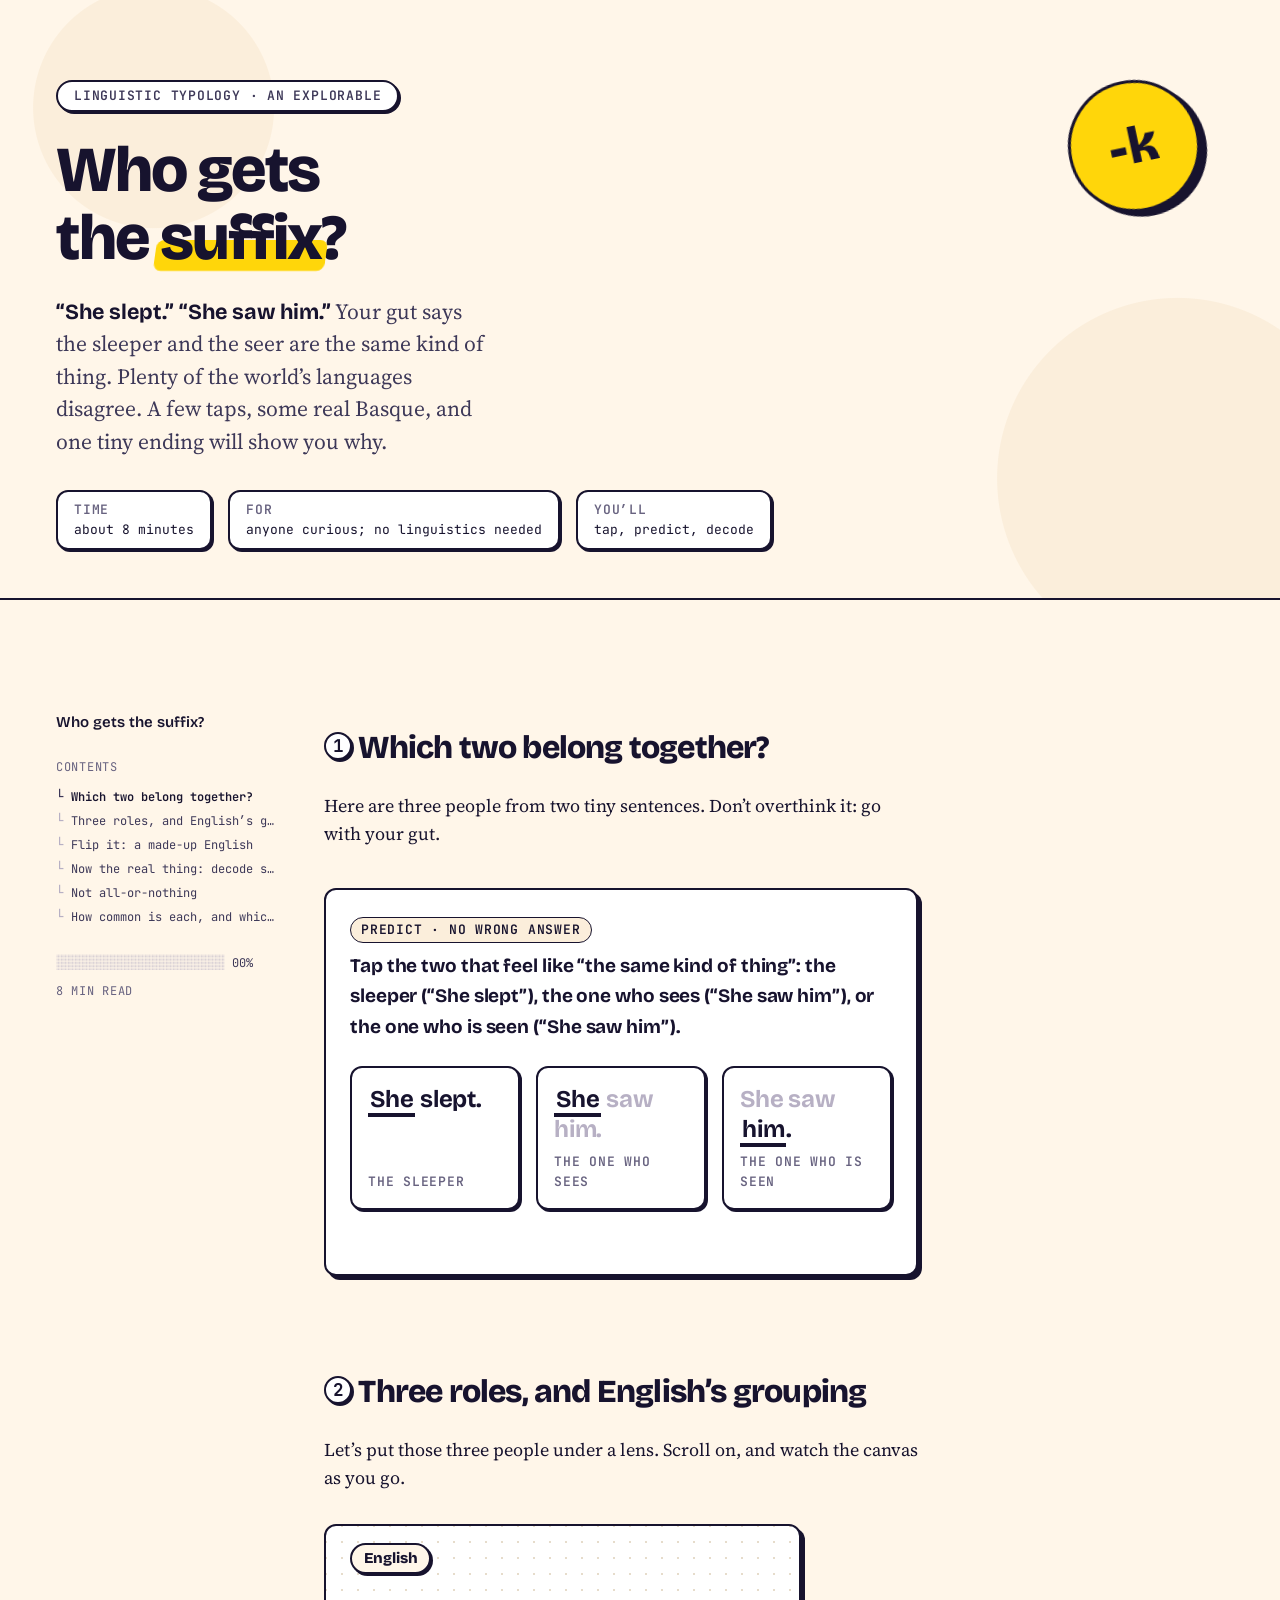
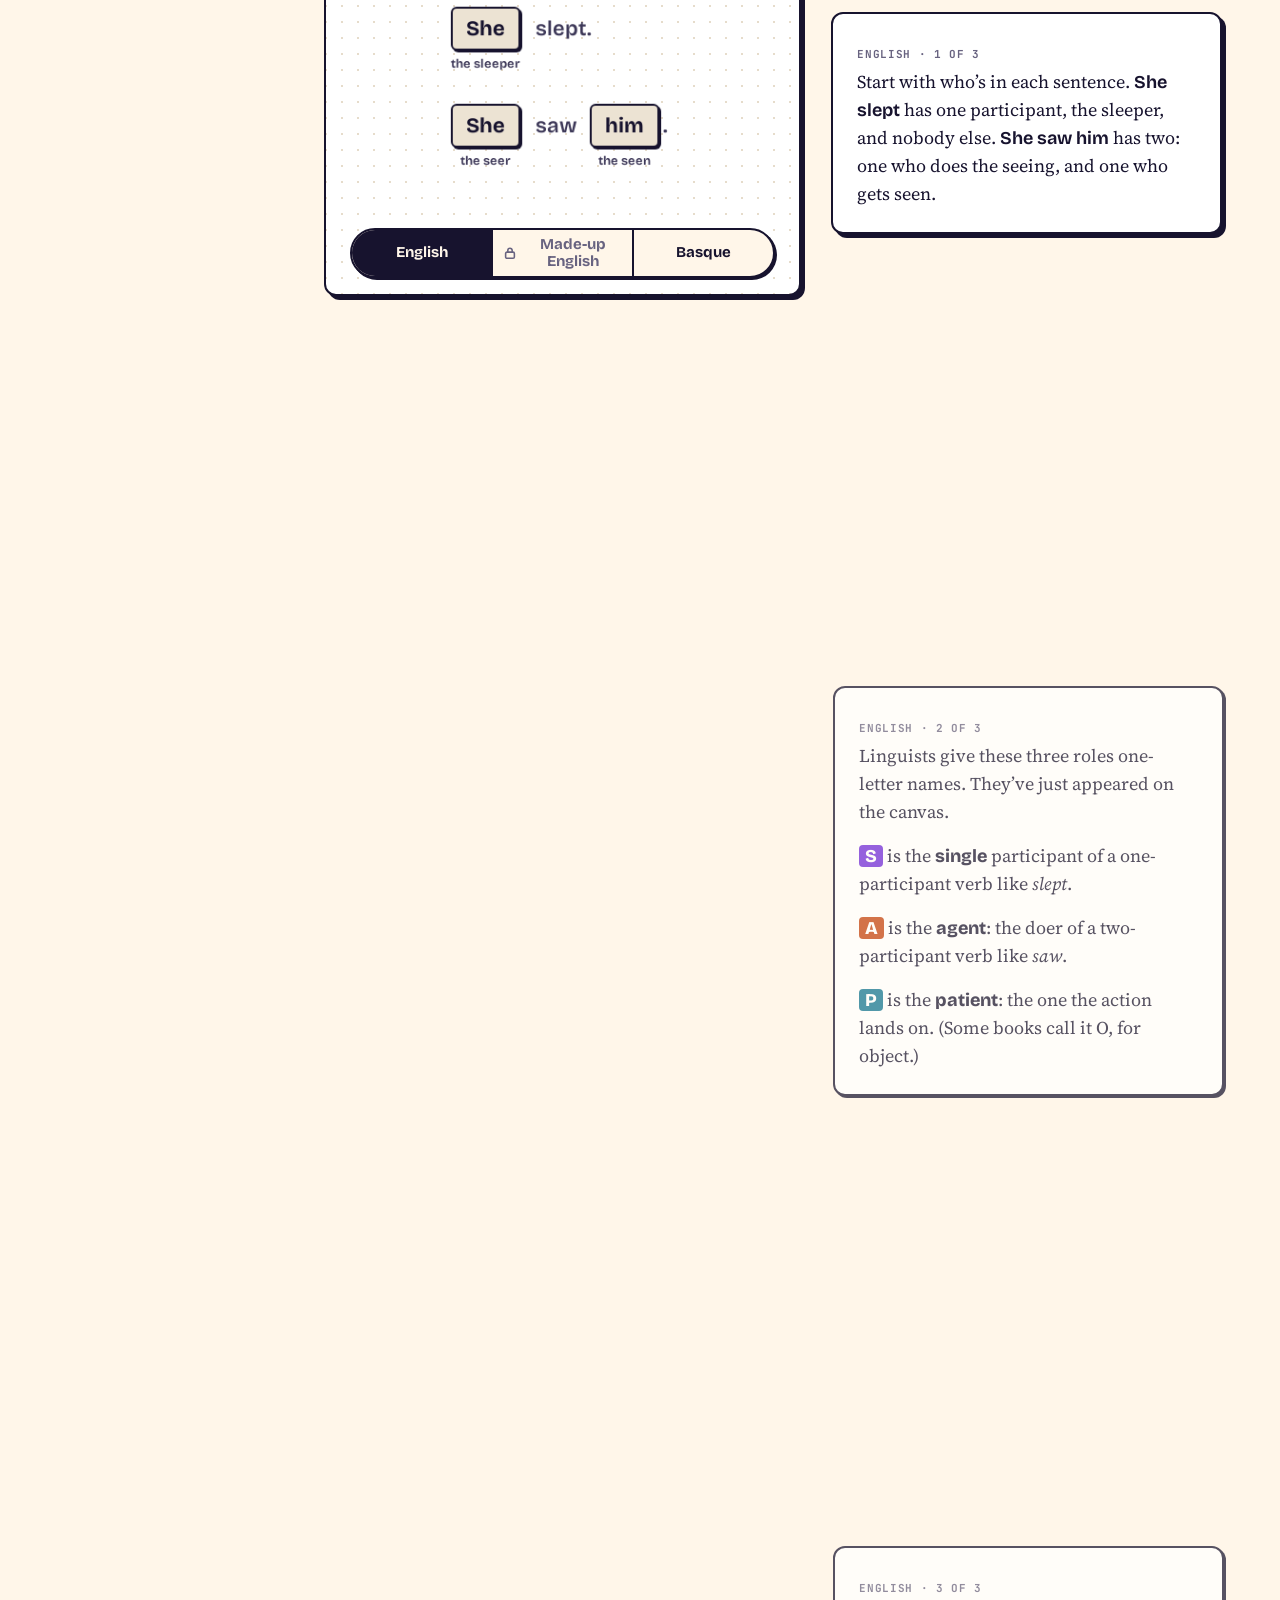
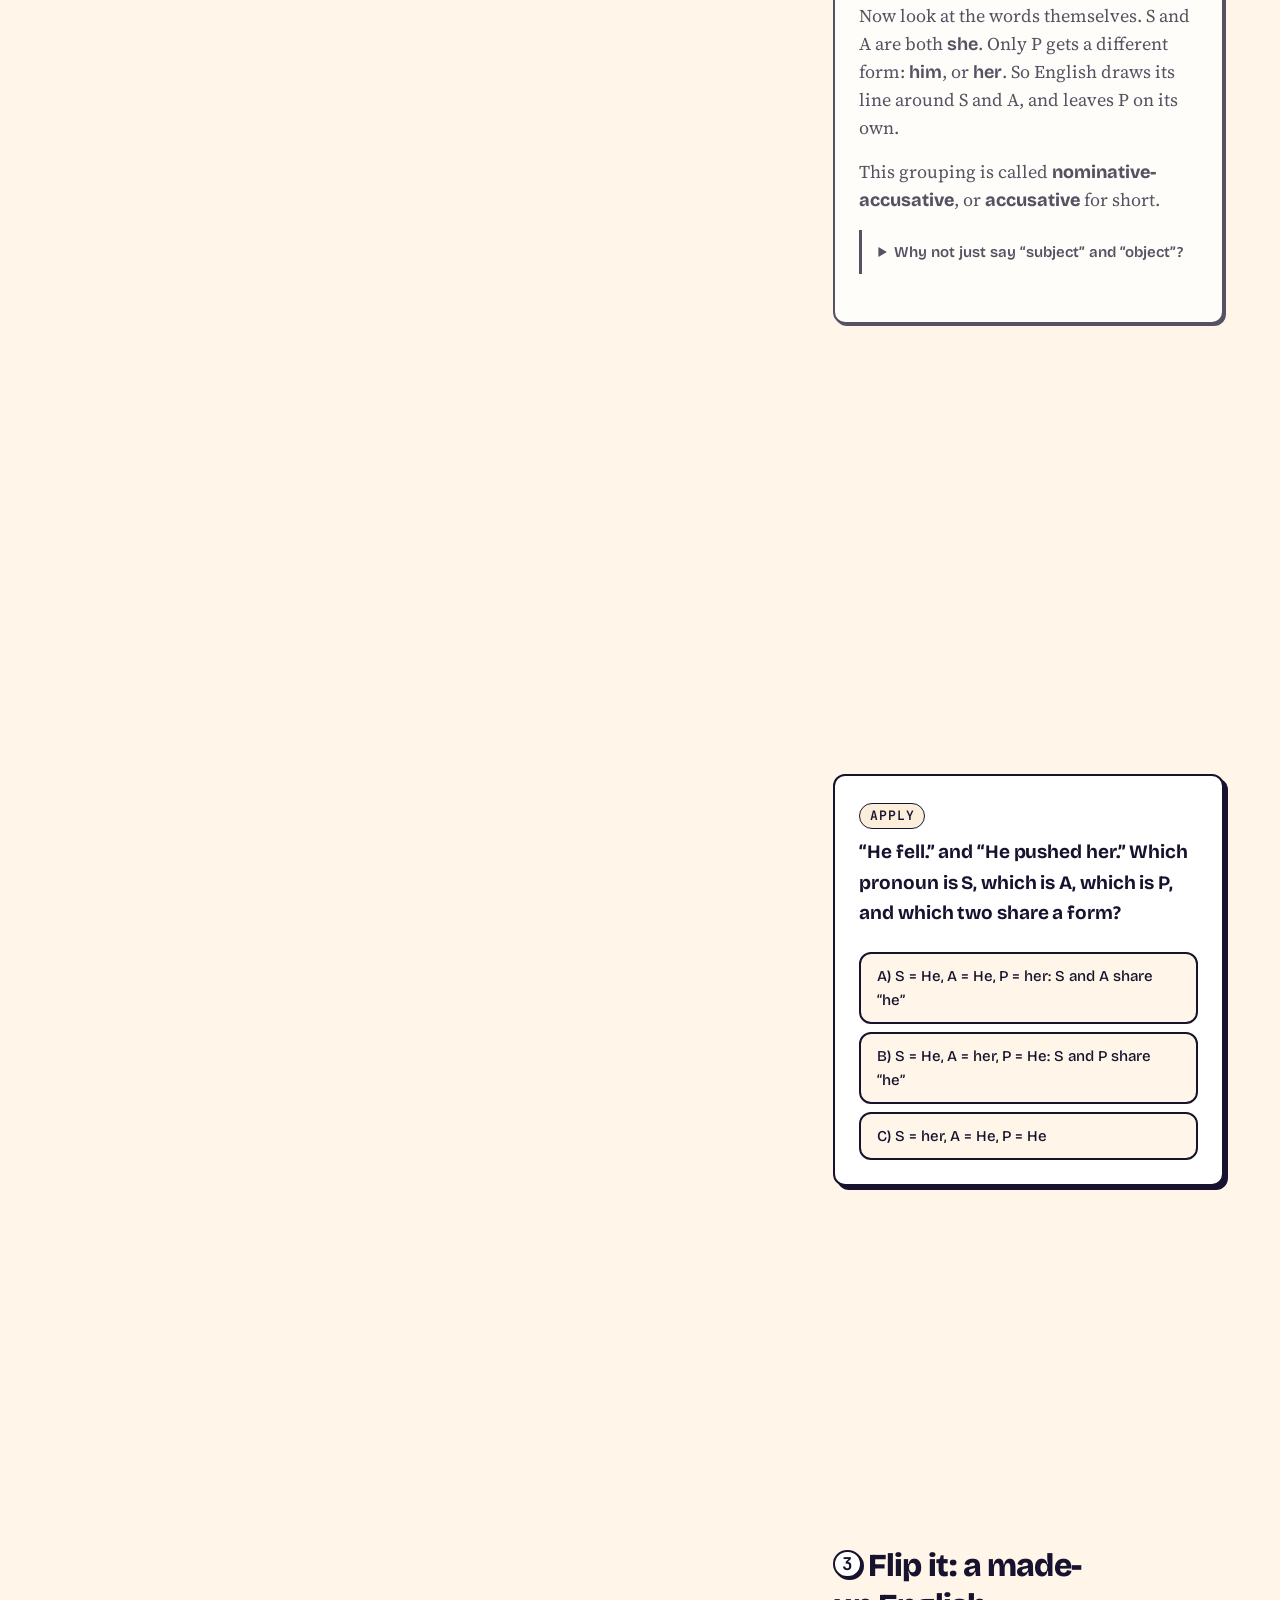
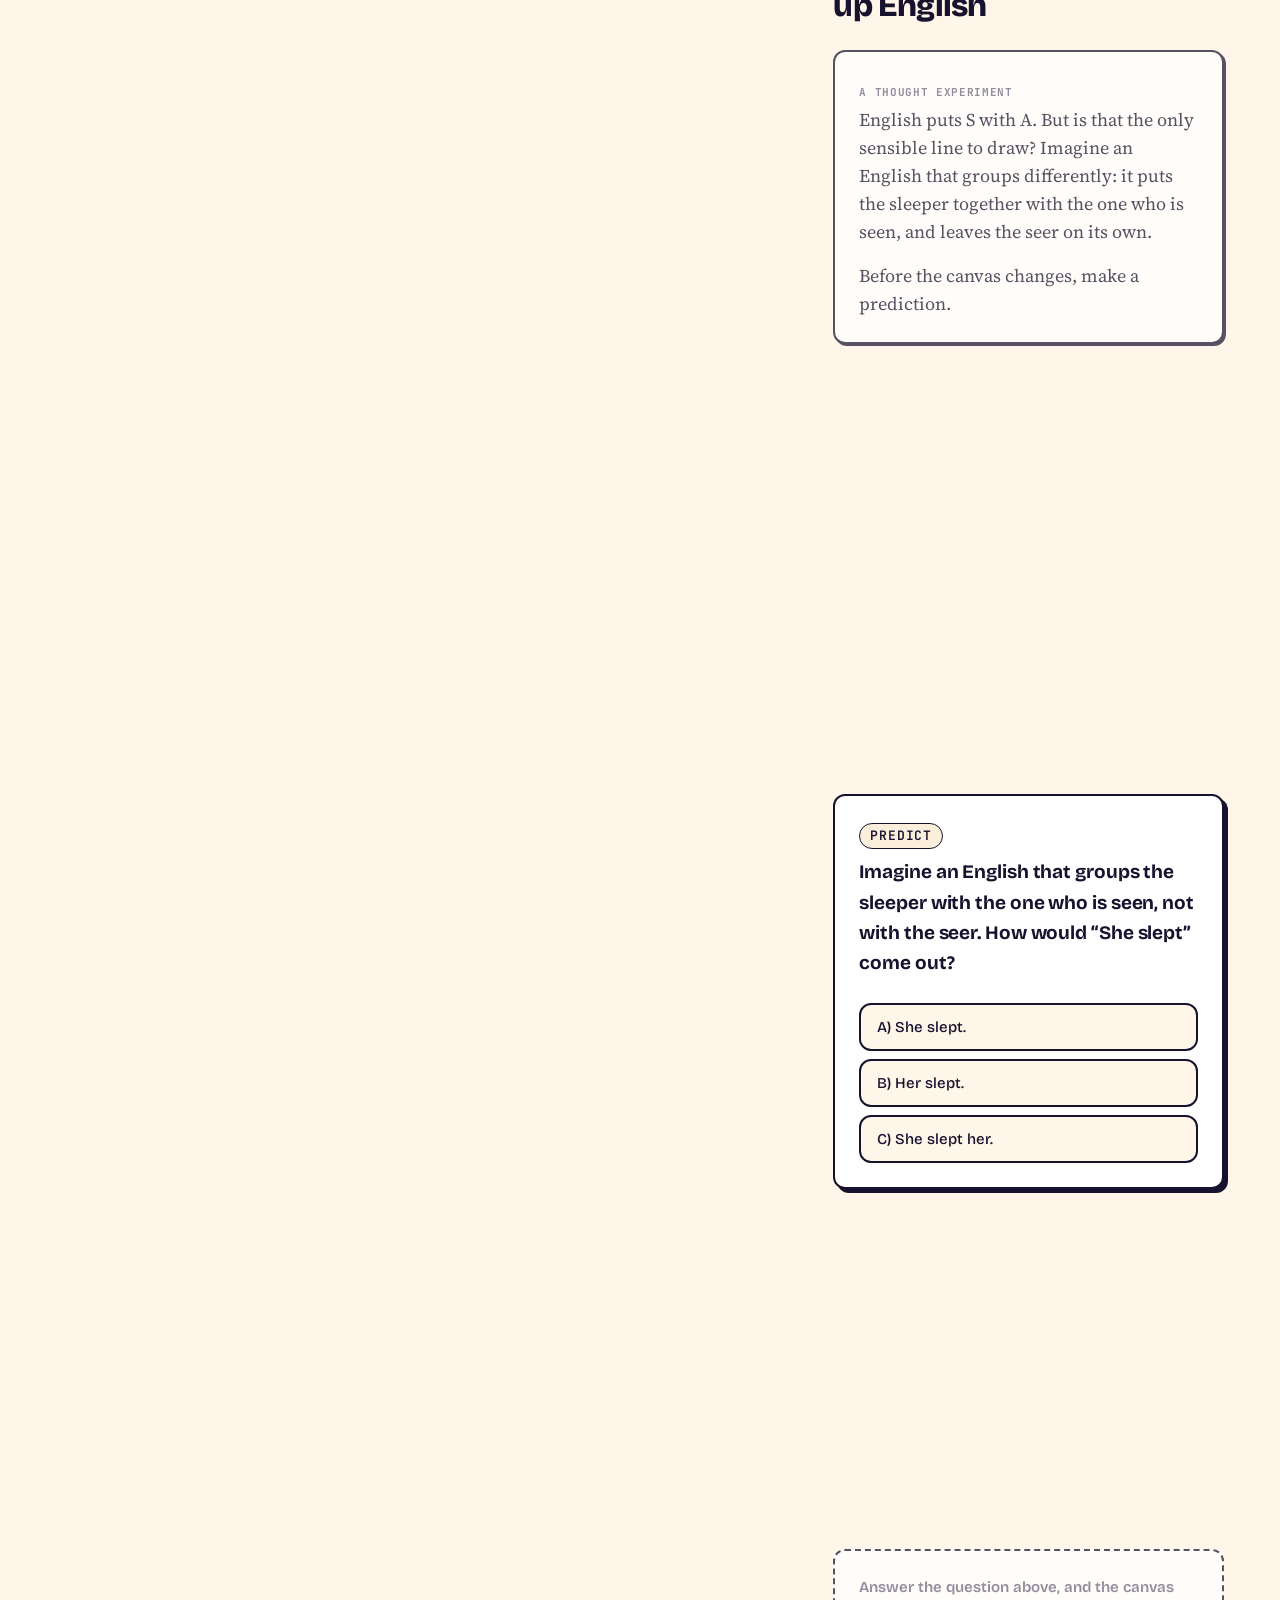
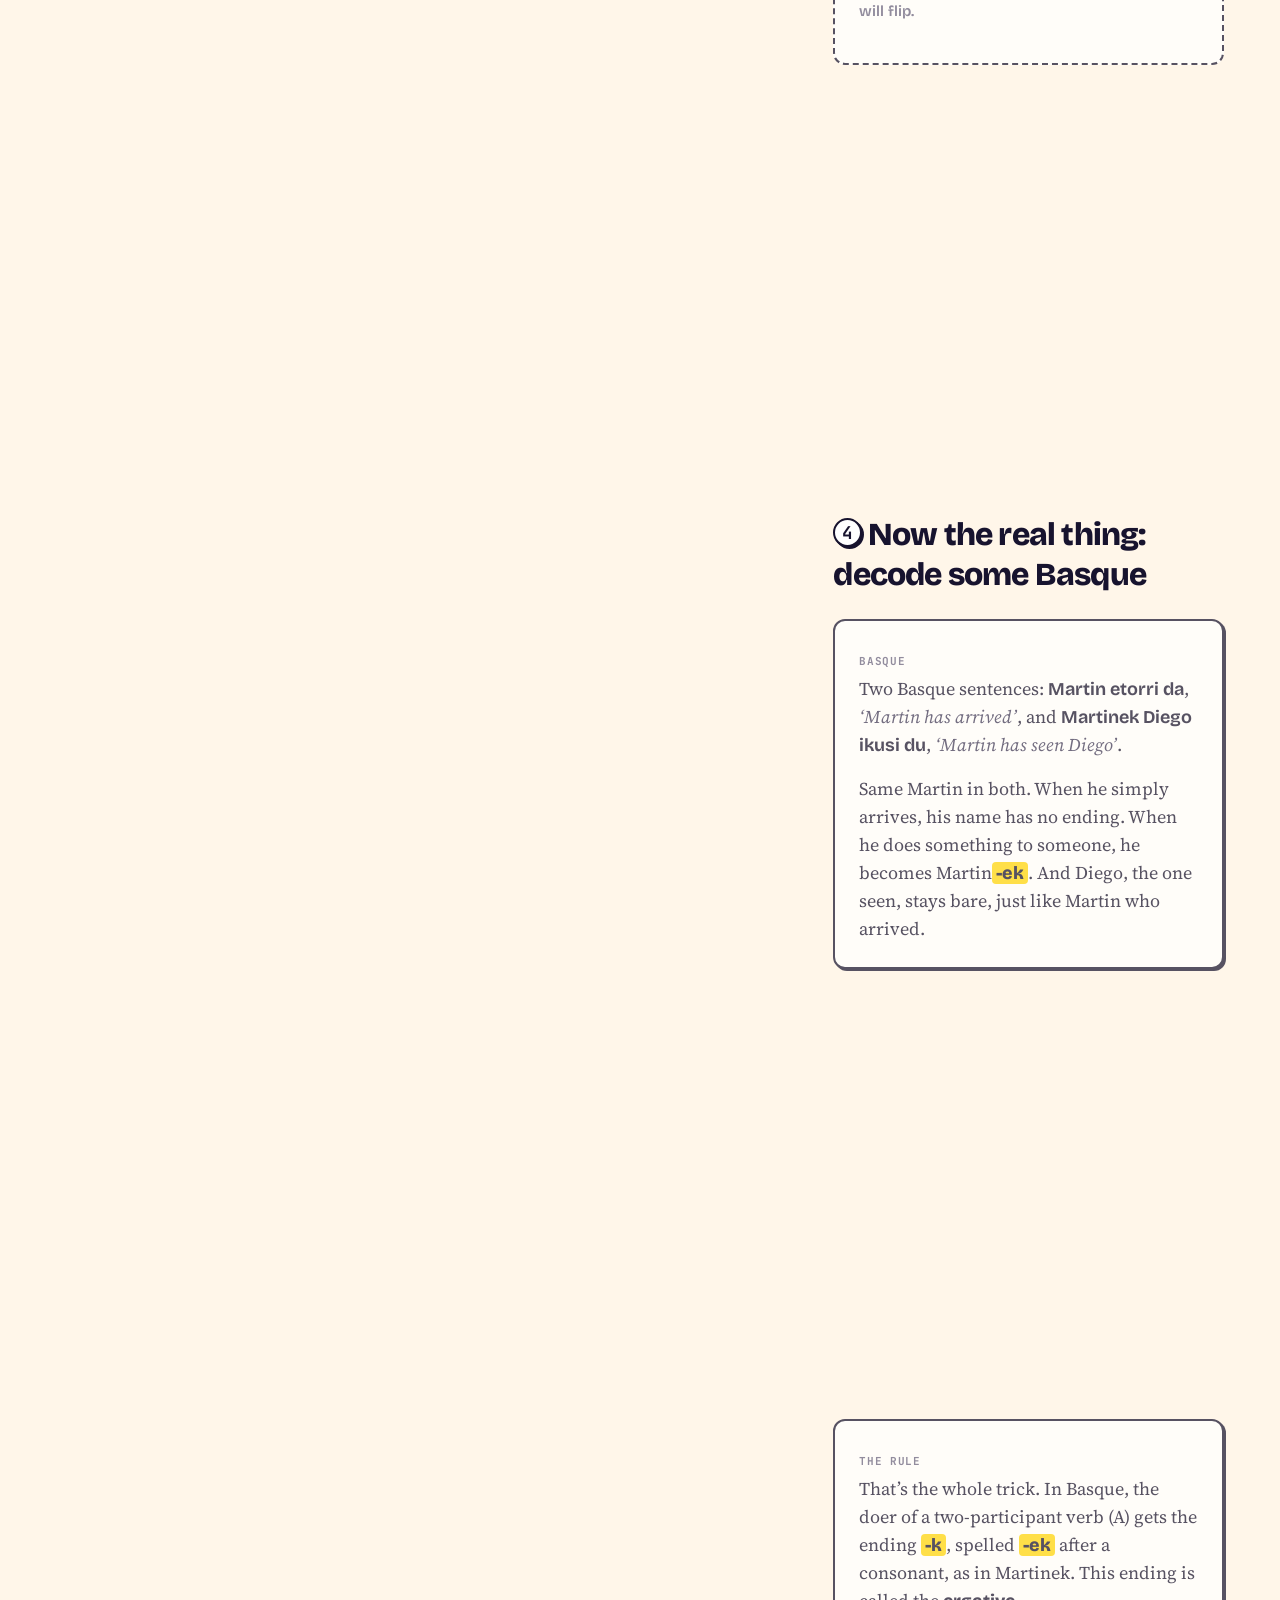
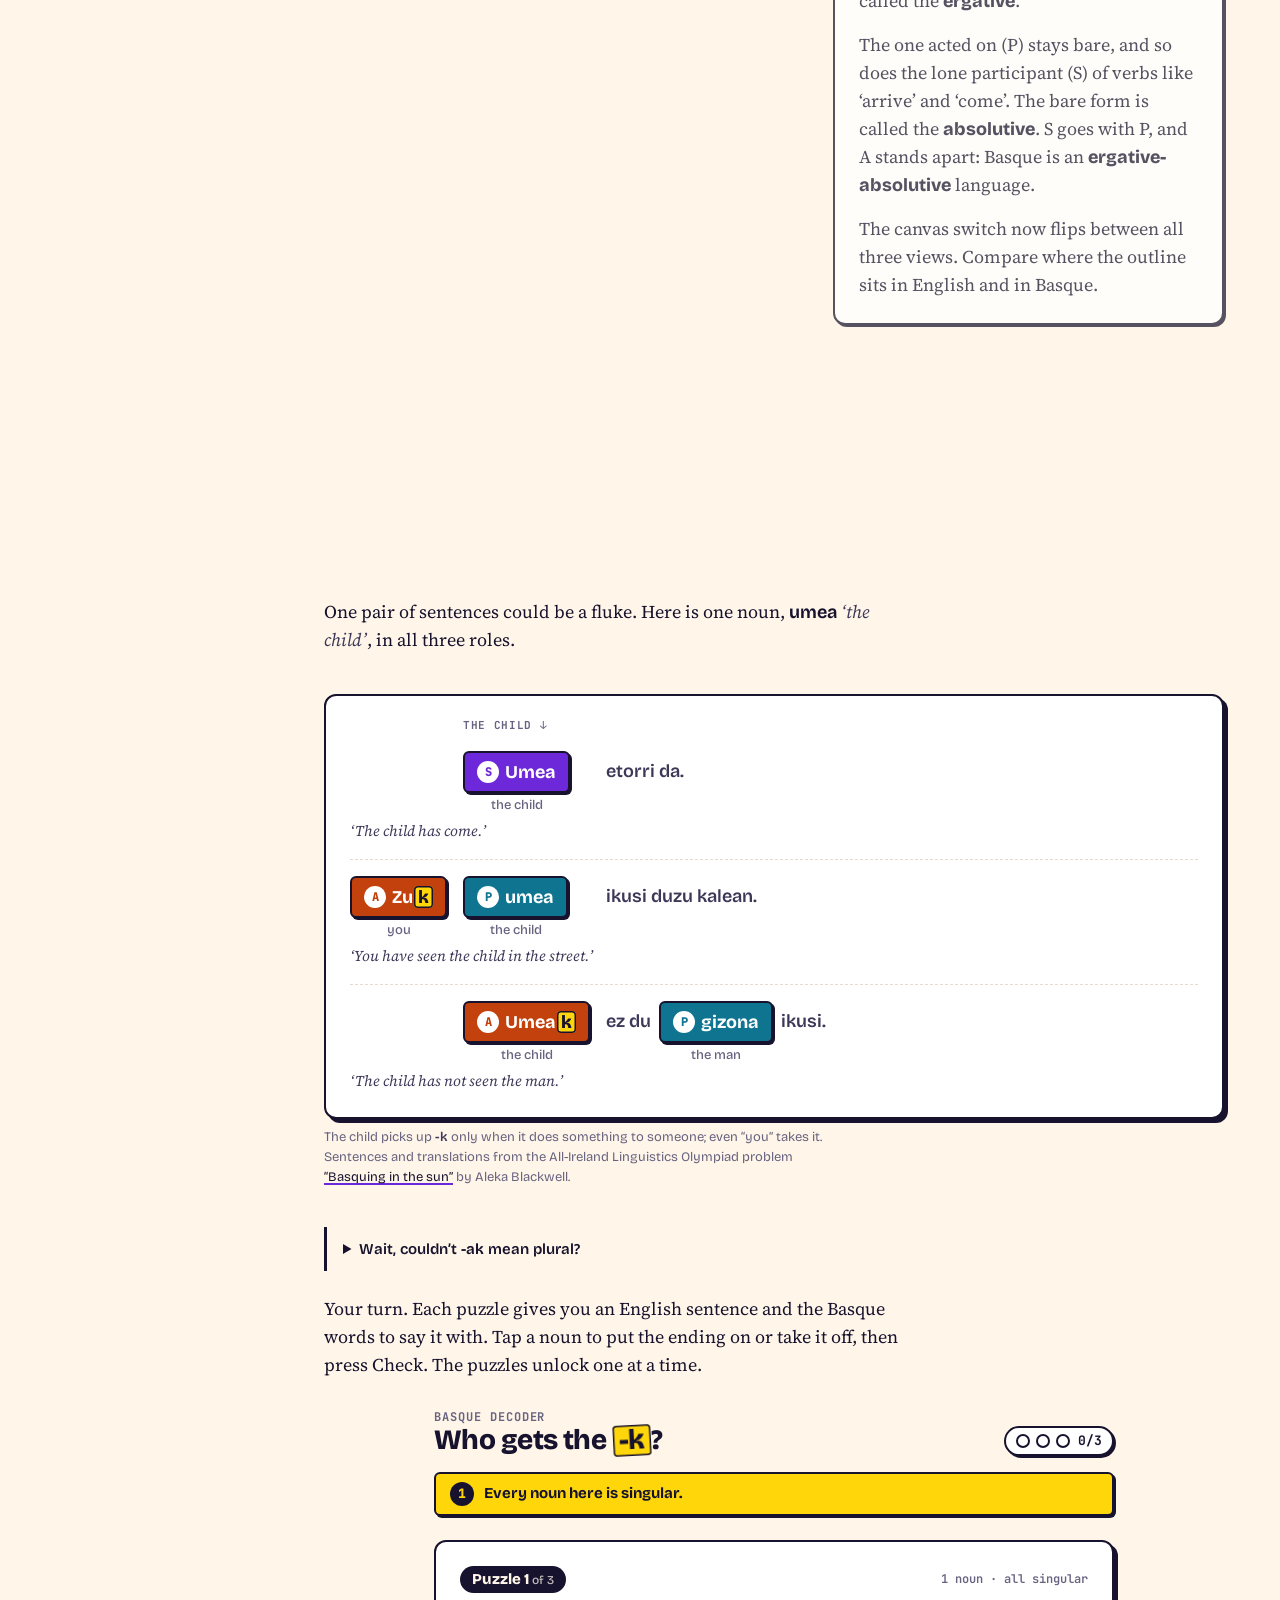
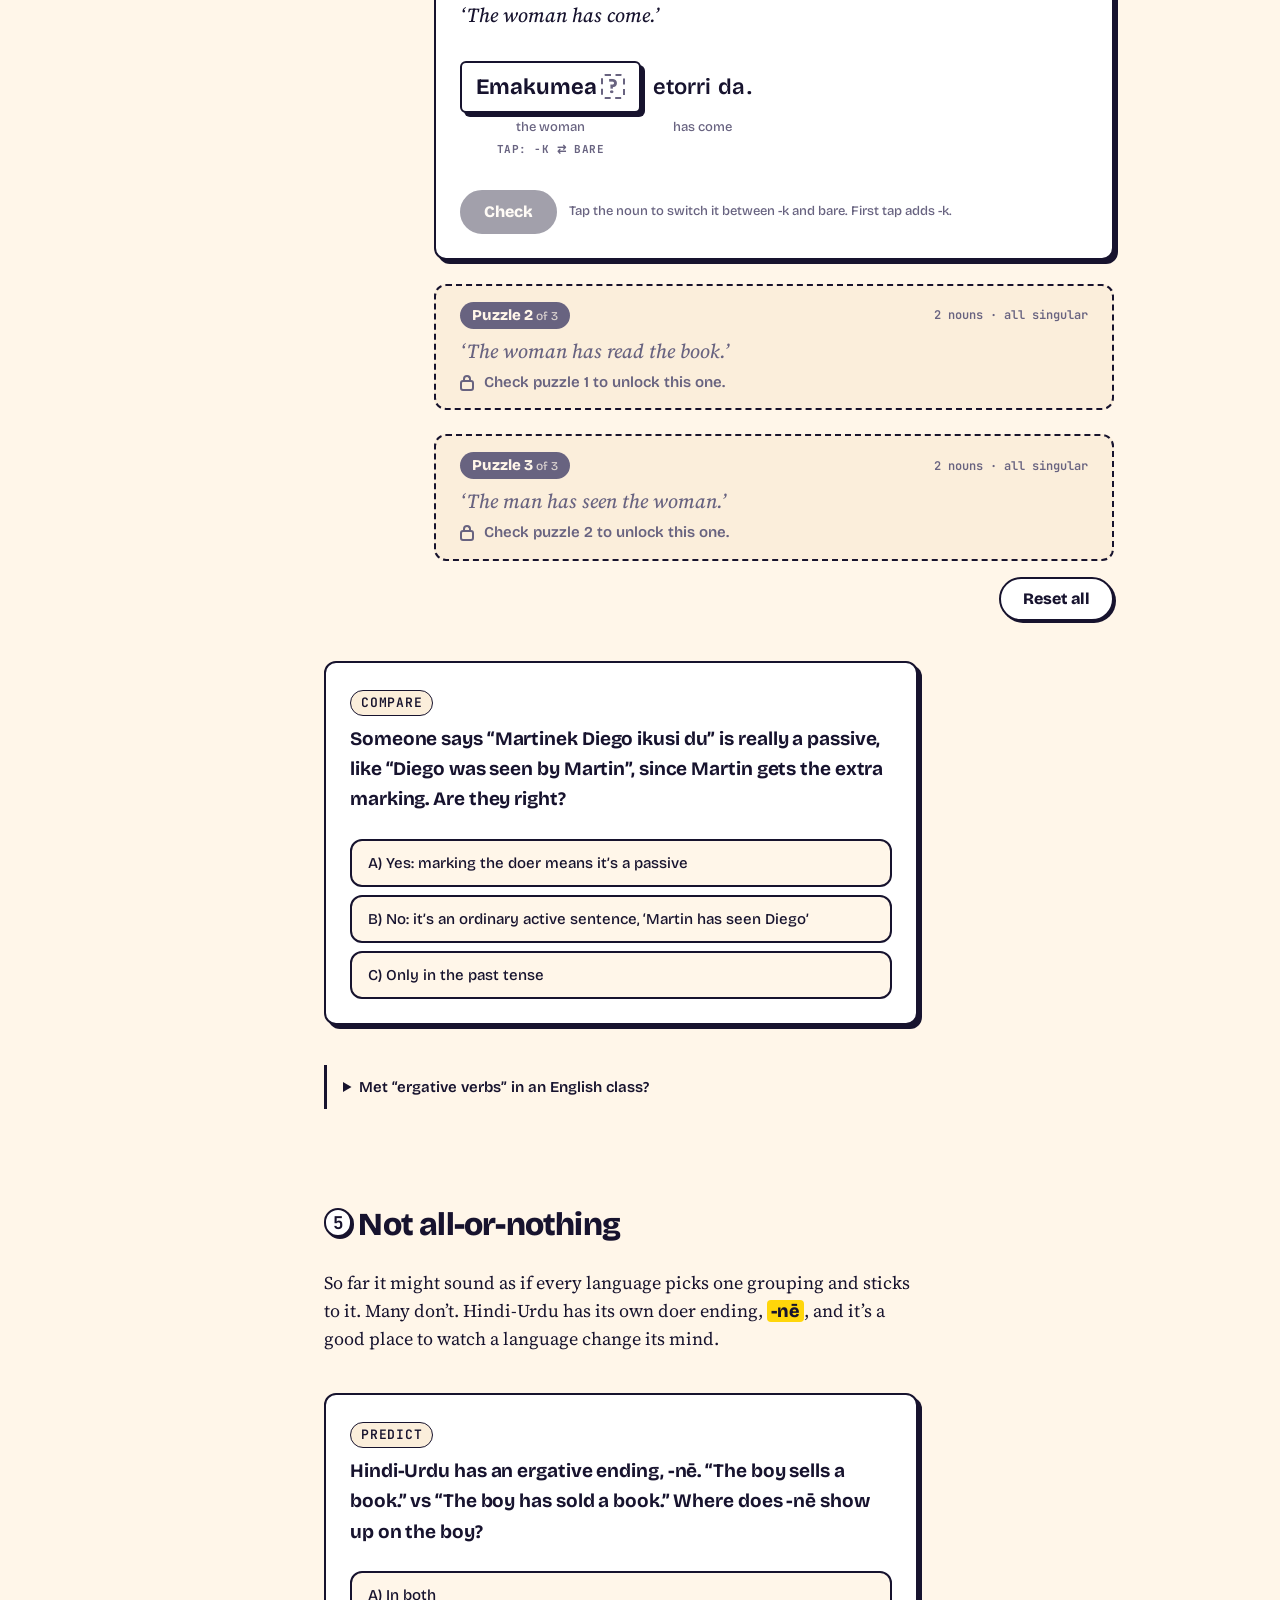
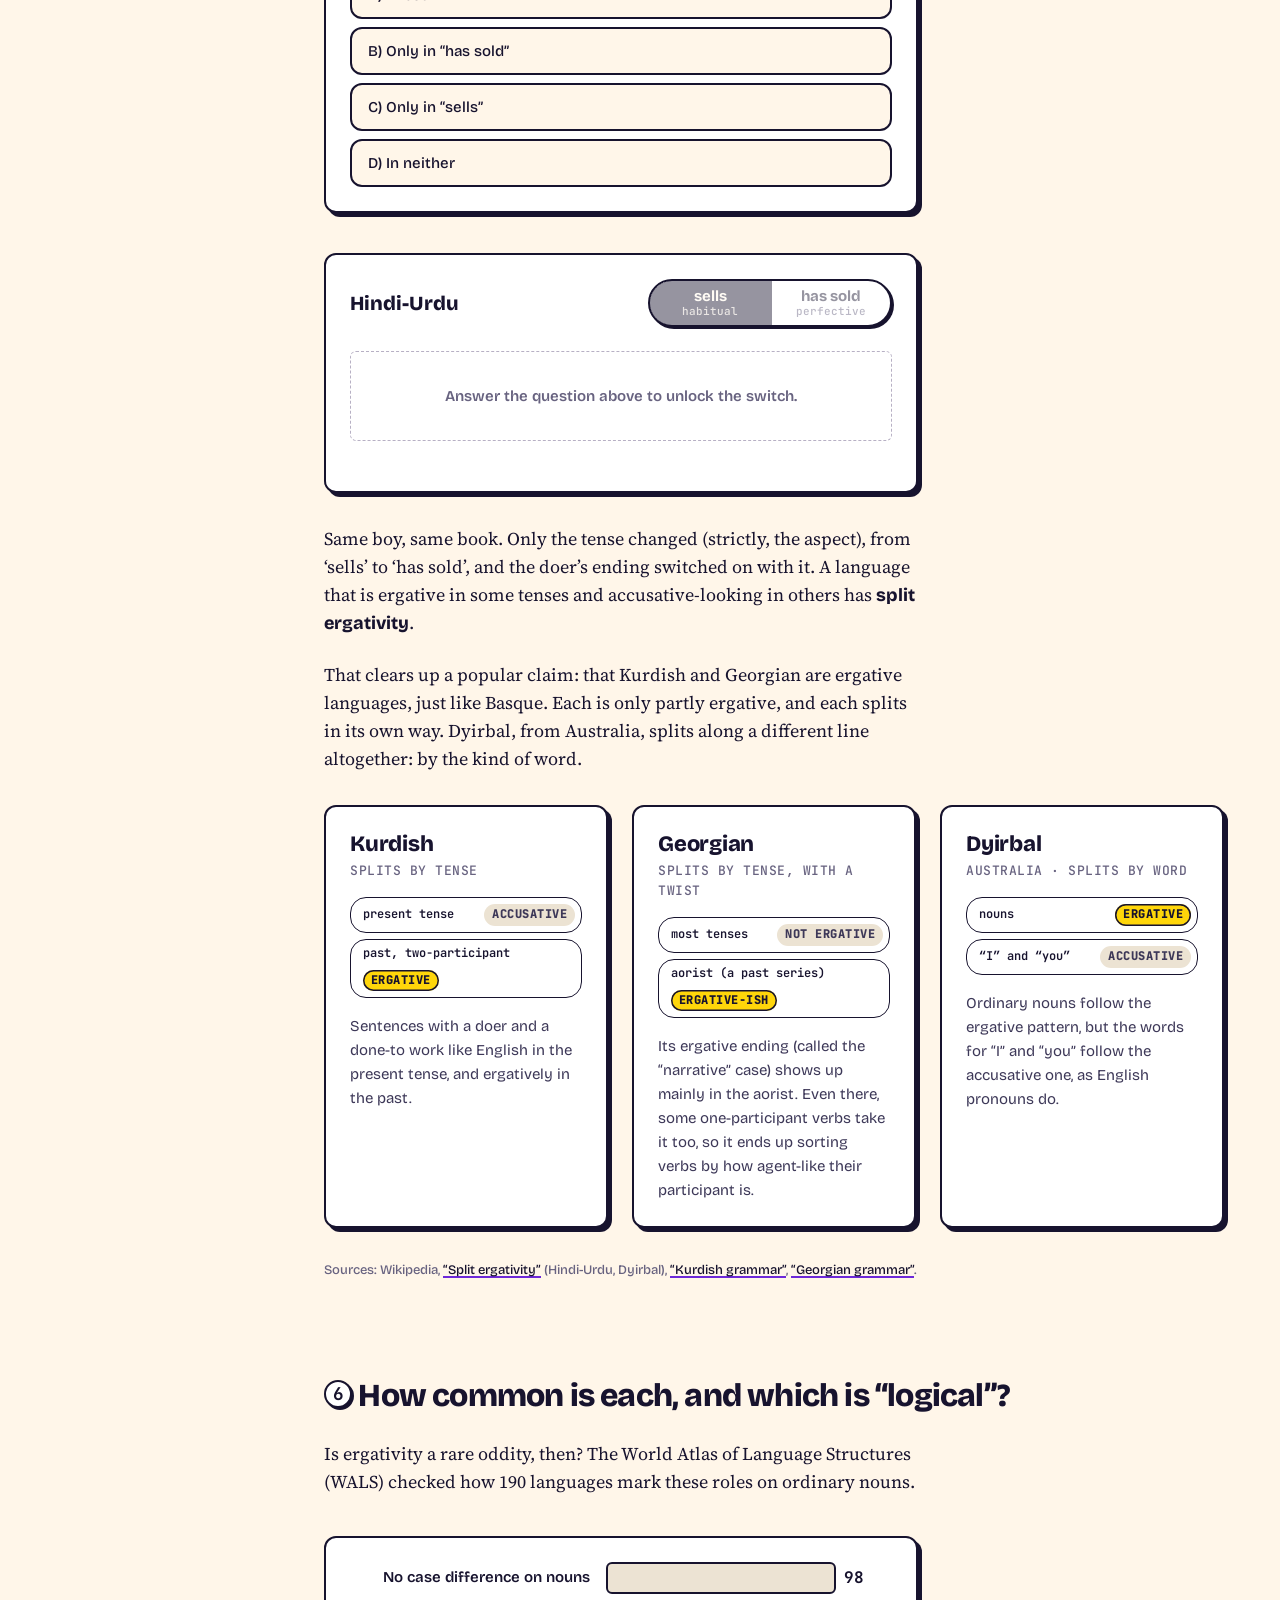
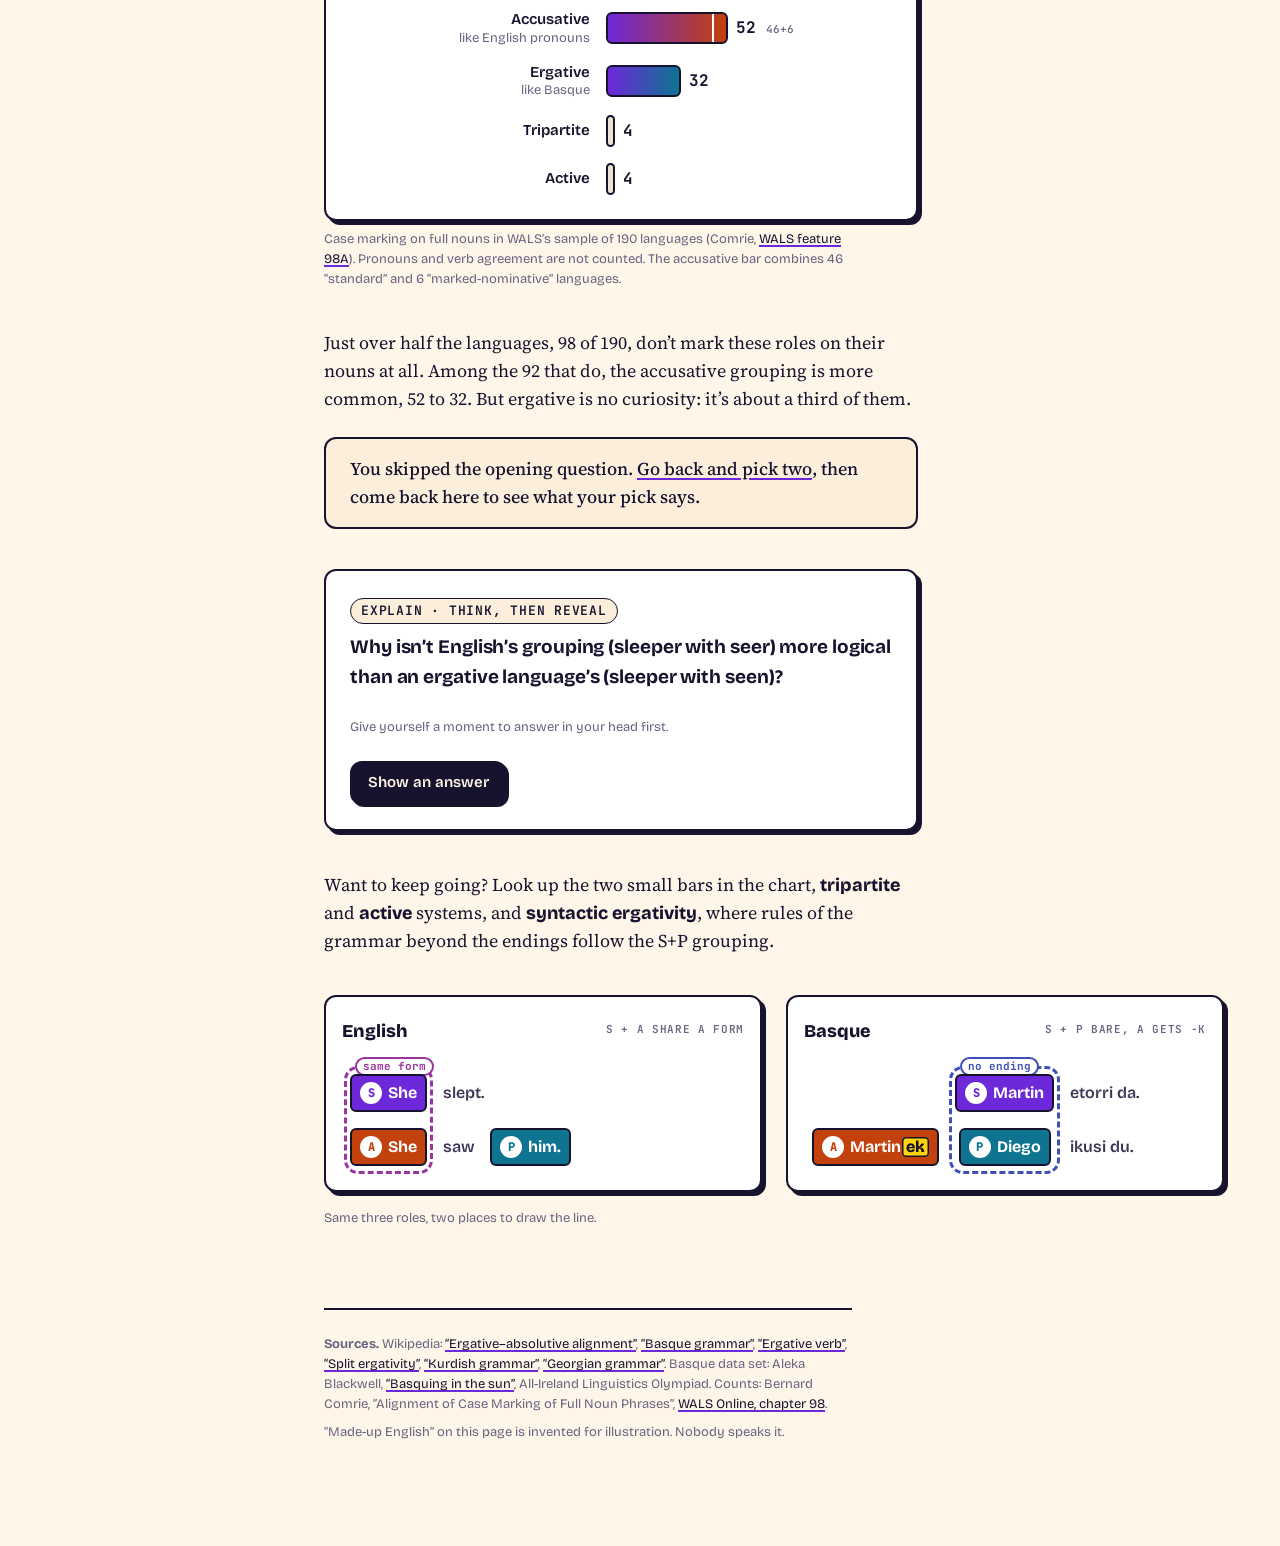
==== site/index.html @ 0465b7bc "Add "Who Gets the Suffix?" ergativity explainer Interactive static explainer on nominative-accusativ" ====
<!doctype html>
<html lang="en">
<head>
<meta charset="utf-8">
<meta name="viewport" content="width=device-width, initial-scale=1">
<title>Who Gets the Suffix?</title>
<meta name="description" content="An eight-minute explorable about how languages group the people in a sentence: why English treats the sleeper like the seer, and why many languages, Basque among them, group the lone participant with the one who is seen instead.">
<meta name="color-scheme" content="light dark">
<link rel="preconnect" href="https://fonts.googleapis.com">
<link rel="preconnect" href="https://fonts.gstatic.com" crossorigin>
<link rel="stylesheet" href="https://fonts.googleapis.com/css2?family=Bricolage+Grotesque:opsz,wght@12..96,400..800&family=JetBrains+Mono:wght@400;600;700;800&family=Source+Serif+4:ital,opsz,wght@0,8..60,400..700;1,8..60,400..700&display=swap">
<link rel="stylesheet" href="assets/tokens.css">
<link rel="stylesheet" href="assets/components.css">
<link rel="stylesheet" href="assets/page.css">
<link rel="stylesheet" href="widgets/w-alignment-lens/index.css">
<link rel="stylesheet" href="widgets/w-basque-decoder/index.css">
<link rel="stylesheet" href="widgets/w-split-switch/index.css">
</head>
<body class="d-body">

<header class="hero">
  <div class="hero-inner">
    <span class="d-kicker">Linguistic typology · an explorable</span>
    <h1>Who gets the <span class="hl" data-anim="flair" data-anim-autoplay="visible">suffix</span>?</h1>
    <p class="d-standfirst"><em>“She slept.”</em> <em>“She saw him.”</em> Your gut says the sleeper and the seer are the same kind of thing. Plenty of the world’s languages disagree. A few taps, some real Basque, and one tiny ending will show you why.</p>
    <div class="d-meta">
      <div><b>Time</b>about 8 minutes</div>
      <div><b>For</b>anyone curious; no linguistics needed</div>
      <div><b>You’ll</b>tap, predict, decode</div>
    </div>
    <div class="sticker" aria-hidden="true" data-anim="flair" data-anim-autoplay="visible">-k</div>
  </div>
</header>

<div class="d-page">
  <aside class="d-rail" data-toc data-minutes="8"></aside>
  <main class="d-main" id="main">
    <details class="d-toc-mobile" data-toc-mobile></details>

    <!-- s-01 ============================================================================ -->
    <section id="s-01" data-seg="s-01">
      <h2 id="which-two" data-num="1">Which two belong together?</h2>
      <p>Here are three people from two tiny sentences. Don’t overthink it: go with your gut.</p>

      <div class="d-check" data-check="k-01" data-kind="pair">
        <div class="d-check-kind">Predict · no wrong answer</div>
        <p class="d-check-prompt" id="k01-prompt">Tap the two that feel like “the same kind of thing”: the sleeper (“She slept”), the one who sees (“She saw him”), or the one who is seen (“She saw him”).</p>
        <div class="tiles-wrap">
          <svg class="lasso" aria-hidden="true"><path pathLength="1" d=""/><text></text></svg>
          <div class="tiles" role="group" aria-labelledby="k01-prompt">
            <button type="button" class="tile" data-pick="sleeper" aria-pressed="false">
              <span class="tile-sent"><mark>She</mark> slept.</span>
              <span class="tile-label">the sleeper</span>
              <span class="tile-pick">picked</span>
            </button>
            <button type="button" class="tile" data-pick="seer" aria-pressed="false">
              <span class="tile-sent"><mark>She</mark> <span class="tile-dim">saw him.</span></span>
              <span class="tile-label">the one who sees</span>
              <span class="tile-pick">picked</span>
            </button>
            <button type="button" class="tile" data-pick="seen" aria-pressed="false">
              <span class="tile-sent"><span class="tile-dim">She saw</span> <mark>him</mark>.</span>
              <span class="tile-label">the one who is seen</span>
              <span class="tile-pick">picked</span>
            </button>
          </div>
        </div>
        <div class="d-feedback" role="status" hidden>
          <span class="lead" id="k01-lead"></span>
          <p>No wrong answer here. Hold on to your pick. Many English speakers pick the sleeper and the seer, because English uses “she” for both. By the end you’ll meet languages whose grammar draws the line the other way, grouping the lone participant with the one who is seen.</p>
          <p class="k01-actions"><button type="button" class="linkbtn" data-k01-reset>Change my pick</button></p>
        </div>
      </div>
    </section>

    <!-- s-02 .. s-04 (entry): one sticky lens canvas, steps scroll beside / below it ========= -->
    <section id="s-02" data-seg="s-02">
      <h2 id="three-roles" data-num="2">Three roles, and English’s grouping</h2>
      <p>Let’s put those three people under a lens. Scroll on, and watch the canvas as you go.</p>
    </section>

    <div class="d-scrolly lens-scrolly d-wide" data-seg="s-02 s-03 s-04">
      <div class="d-scrolly-canvas lens-canvas">
        <div data-widget="w-alignment-lens" id="lens" data-state="english" data-step="1" data-unlocked="english"
             role="region" aria-label="Alignment lens: which roles share a form"></div>
      </div>

      <div class="d-scrolly-steps">
        <div class="d-step" data-lens-state="english" data-lens-step="1">
          <span class="step-tag">English · 1 of 3</span>
          <p>Start with who’s in each sentence. <span class="ex">She slept</span> has one participant, the sleeper, and nobody else. <span class="ex">She saw him</span> has two: one who does the seeing, and one who gets seen.</p>
        </div>

        <div class="d-step" data-lens-state="english" data-lens-step="2">
          <span class="step-tag">English · 2 of 3</span>
          <p>Linguists give these three roles one-letter names. They’ve just appeared on the canvas.</p>
          <p><span class="role-key s">S</span> is the <strong>single</strong> participant of a one-participant verb like <em>slept</em>.</p>
          <p><span class="role-key a">A</span> is the <strong>agent</strong>: the doer of a two-participant verb like <em>saw</em>.</p>
          <p><span class="role-key p">P</span> is the <strong>patient</strong>: the one the action lands on. (Some books call it O, for object.)</p>
        </div>

        <div class="d-step" data-lens-state="english" data-lens-step="3">
          <span class="step-tag">English · 3 of 3</span>
          <p>Now look at the words themselves. S and A are both <span class="ex">she</span>. Only P gets a different form: <span class="ex">him</span>, or <span class="ex">her</span>. So English draws its line around S and A, and leaves P on its own.</p>
          <p>This grouping is called <strong>nominative-accusative</strong>, or <strong>accusative</strong> for short.</p>
          <details class="d-more">
            <summary>Why not just say “subject” and “object”?</summary>
            <div>
              <p>Because “subject” already bundles S and A together, and that bundle is exactly what this page puts on trial. Three separate letters let us ask which two a language groups.</p>
              <p>Also, English shows the grouping in its word forms only on pronouns. A noun like <span class="ex">the man</span> looks the same whether he sleeps, sees, or is seen.</p>
            </div>
          </details>
        </div>

        <div class="d-check" data-check="k-02" data-kind="mc">
          <div class="d-check-kind">Apply</div>
          <p class="d-check-prompt">“He fell.” and “He pushed her.” Which pronoun is S, which is A, which is P, and which two share a form?</p>
          <div class="d-options" role="group" aria-label="Answer options">
            <button type="button" class="d-option" data-correct data-lead="Yes: A.">A) S = He, A = He, P = her: S and A share “he”<span class="tick"></span></button>
            <button type="button" class="d-option" data-lead="Not quite. It’s A.">B) S = He, A = her, P = He: S and P share “he”<span class="tick"></span></button>
            <button type="button" class="d-option" data-lead="Not quite. It’s A, and “her” isn’t even in the falling sentence.">C) S = her, A = He, P = He<span class="tick"></span></button>
          </div>
          <div class="d-feedback" role="status" hidden></div>
          <template class="fb"><p>“Fell” has one participant, so “He” is S. In “pushed”, the pusher “He” is A and the pushed “her” is P. English gives S and A the same form (“he”) and P a different one (“her”). That is accusative alignment. B swaps the doer and the one acted on: the role comes from who does what, not from word order or position alone.</p></template>
        </div>

        <h2 id="s-03" data-num="3">Flip it: a made-up English</h2>

        <div class="d-step" data-lens-state="english" data-lens-step="3">
          <span class="step-tag">A thought experiment</span>
          <p>English puts S with A. But is that the only sensible line to draw? Imagine an English that groups differently: it puts the sleeper together with the one who is seen, and leaves the seer on its own.</p>
          <p>Before the canvas changes, make a prediction.</p>
        </div>

        <div class="d-check" data-check="k-03" data-kind="mc" data-unlocks="ergative-english">
          <div class="d-check-kind">Predict</div>
          <p class="d-check-prompt">Imagine an English that groups the sleeper with the one who is seen, not with the seer. How would “She slept” come out?</p>
          <div class="d-options" role="group" aria-label="Answer options">
            <button type="button" class="d-option" data-lead="That’s real English, not the flipped one. The answer is B.">A) She slept.<span class="tick"></span></button>
            <button type="button" class="d-option" data-correct data-lead="Yes: B.">B) Her slept.<span class="tick"></span></button>
            <button type="button" class="d-option" data-lead="Not quite. The answer is B.">C) She slept her.<span class="tick"></span></button>
          </div>
          <div class="d-feedback" role="status" hidden></div>
          <template class="fb"><p>If the sleeper is grouped with the one who is seen, the sleeper takes the seen one’s form: “her”. A is real English, which groups the sleeper with the seer. C adds a second participant, so it is no longer the lone-sleeper sentence. Real ergative languages usually don’t swap pronouns like this. They mark the doer with an extra ending, as the next section shows.</p></template>
        </div>

        <div class="d-step" data-lens-state="ergative-english" data-lens-step="3" data-lens-gate="k-03">
          <p class="step-locked">Answer the question above, and the canvas will flip.</p>
          <div class="step-body">
            <span class="step-tag">Made-up English</span>
            <p>The outline jumped. In this English the sleeper takes the object form, the one P gets: <span class="ex">Her slept</span>. Now S and P share a form, and A, the seer, is the odd one out.</p>
            <p>Use the switch on the canvas to flip between the two Englishes. Same three roles; only the grouping moved.</p>
            <p>Nobody speaks this English. Real languages that group S with P don’t usually reshuffle pronouns like this. They leave S and P bare, and give the doer an extra ending. Here’s one.</p>
          </div>
        </div>

        <h2 id="s-04" data-num="4">Now the real thing: decode some Basque</h2>

        <div class="d-step" data-lens-state="basque" data-lens-step="3">
          <span class="step-tag">Basque</span>
          <p>Two Basque sentences: <span class="ex">Martin etorri da</span>, <span class="tr">‘Martin has arrived’</span>, and <span class="ex">Martinek Diego ikusi du</span>, <span class="tr">‘Martin has seen Diego’</span>.</p>
          <p>Same Martin in both. When he simply arrives, his name has no ending. When he does something to someone, he becomes Martin<span class="erg-inline">-ek</span>. And Diego, the one seen, stays bare, just like Martin who arrived.</p>
        </div>

        <div class="d-step" data-lens-state="basque" data-lens-step="3">
          <span class="step-tag">The rule</span>
          <p>That’s the whole trick. In Basque, the doer of a two-participant verb (A) gets the ending <span class="erg-inline">-k</span>, spelled <span class="erg-inline">-ek</span> after a consonant, as in Martinek. This ending is called the <strong>ergative</strong>.</p>
          <p>The one acted on (P) stays bare, and so does the lone participant (S) of verbs like ‘arrive’ and ‘come’. The bare form is called the <strong>absolutive</strong>. S goes with P, and A stands apart: Basque is an <strong>ergative-absolutive</strong> language.</p>
          <p>The canvas switch now flips between all three views. Compare where the outline sits in English and in Basque.</p>
        </div>
      </div>
    </div>

    <div data-seg="s-04">
      <p>One pair of sentences could be a fluke. Here is one noun, <span class="ex">umea</span> <span class="tr">‘the child’</span>, in all three roles.</p>

      <figure class="d-figure d-wide" id="f-umea">
        <div class="card umea" role="img" aria-label="Three Basque sentences. Umea etorri da, the child has come: umea is S, no ending. Zuk umea ikusi duzu kalean, you have seen the child in the street: zuk is A with -k, umea is P, no ending. Umeak ez du gizona ikusi, the child has not seen the man: umeak is A with -k, gizona is P, no ending.">
          <div class="umea-row">
            <div class="umea-col-head"></div><div class="umea-col-head">the child ↓</div><div class="umea-col-head"></div>
          </div>
          <div class="umea-row">
            <div class="c"></div>
            <div class="c"><span class="chip chip--s"><span class="chip-word"><span class="chip-role">S</span>Umea</span><span class="chip-gloss">the child</span></span></div>
            <div class="c c-rest"><span class="word">etorri da.</span></div>
            <div class="umea-tr">‘The child has come.’</div>
          </div>
          <div class="umea-row">
            <div class="c"><span class="chip chip--a"><span class="chip-word"><span class="chip-role">A</span><span>Zu<span class="erg">k</span></span></span><span class="chip-gloss">you</span></span></div>
            <div class="c"><span class="chip chip--p"><span class="chip-word"><span class="chip-role">P</span>umea</span><span class="chip-gloss">the child</span></span></div>
            <div class="c c-rest"><span class="word">ikusi duzu kalean.</span></div>
            <div class="umea-tr">‘You have seen the child in the street.’</div>
          </div>
          <div class="umea-row">
            <div class="c"></div>
            <div class="c"><span class="chip chip--a"><span class="chip-word"><span class="chip-role">A</span><span>Umea<span class="erg">k</span></span></span><span class="chip-gloss">the child</span></span></div>
            <div class="c c-rest"><span class="word">ez du</span><span class="chip chip--p"><span class="chip-word"><span class="chip-role">P</span>gizona</span><span class="chip-gloss">the man</span></span><span class="word">ikusi.</span></div>
            <div class="umea-tr">‘The child has not seen the man.’</div>
          </div>
        </div>
        <figcaption>The child picks up <b>-k</b> only when it does something to someone; even “you” takes it. Sentences and translations from the All-Ireland Linguistics Olympiad problem <a href="https://ailo.adaptcentre.ie/wp-content/uploads/2020/04/Basqing-in-the-Sun.pdf">“Basquing in the sun”</a> by Aleka Blackwell.</figcaption>
      </figure>

      <details class="d-more">
        <summary>Wait, couldn’t <span class="ex">-ak</span> mean plural?</summary>
        <div>
          <p>Good catch, and it’s a real trap. The <span class="ex">-a</span> on these nouns works like “the”. Add the doer’s <span class="ex">-k</span> and you get <span class="ex">gizonak</span>, ‘the man’ as a doer. But <span class="ex">gizonak</span> is also how Basque says ‘the men’ in the plain, unmarked form. Only the rest of the sentence tells you which one you’re looking at.</p>
          <p>That’s why the puzzles below promise that every noun is singular.</p>
        </div>
      </details>

      <p>Your turn. Each puzzle gives you an English sentence and the Basque words to say it with. Tap a noun to put the ending on or take it off, then press Check. The puzzles unlock one at a time.</p>

      <div data-widget="w-basque-decoder" id="decoder" class="d-wide" role="region" aria-label="Basque decoder: choose which nouns take -k"></div>

      <div class="d-check" data-check="k-06" data-kind="mc">
        <div class="d-check-kind">Compare</div>
        <p class="d-check-prompt">Someone says “Martinek Diego ikusi du” is really a passive, like “Diego was seen by Martin”, since Martin gets the extra marking. Are they right?</p>
        <div class="d-options" role="group" aria-label="Answer options">
          <button type="button" class="d-option" data-lead="Tempting, but no. The answer is B.">A) Yes: marking the doer means it’s a passive<span class="tick"></span></button>
          <button type="button" class="d-option" data-correct data-lead="Right: B.">B) No: it’s an ordinary active sentence, ‘Martin has seen Diego’<span class="tick"></span></button>
          <button type="button" class="d-option" data-lead="Not quite. The answer is B.">C) Only in the past tense<span class="tick"></span></button>
        </div>
        <div class="d-feedback" role="status" hidden></div>
        <template class="fb"><p>It’s the normal way to say “Martin has seen Diego”. In an English passive the doer is optional and demoted (“Diego was seen”). In Basque, -k is simply what every transitive doer wears. Linguists do note a resemblance between ergative patterns and passives, which is why A is tempting, but the Basque sentence is active. C mixes in split ergativity, which is coming up next and isn’t how Basque works.</p></template>
      </div>

      <details class="d-more">
        <summary>Met “ergative verbs” in an English class?</summary>
        <div>
          <p>Some English grammar books call verbs like <em>break</em> “ergative verbs”, because they work both ways: <span class="ex">it broke the window</span> and <span class="ex">the window broke</span>. That’s a different use of the same word, and linguists haven’t settled on one name for those verbs.</p>
          <p>Having verbs like <em>break</em> doesn’t make English ergative. On this page, “ergative” means an ending that the doer of a two-participant verb wears, as in Basque.</p>
        </div>
      </details>
    </div>

    <!-- s-05 ============================================================================ -->
    <section id="s-05" data-seg="s-05">
      <h2 id="not-all-or-nothing" data-num="5">Not all-or-nothing</h2>
      <p>So far it might sound as if every language picks one grouping and sticks to it. Many don’t. Hindi-Urdu has its own doer ending, <span class="erg-inline">-nē</span>, and it’s a good place to watch a language change its mind.</p>

      <div class="d-check" data-check="k-07" data-kind="mc" data-unlocks="split-switch">
        <div class="d-check-kind">Predict</div>
        <p class="d-check-prompt">Hindi-Urdu has an ergative ending, -nē. “The boy sells a book.” vs “The boy has sold a book.” Where does -nē show up on the boy?</p>
        <div class="d-options" role="group" aria-label="Answer options">
          <button type="button" class="d-option" data-lead="Not quite. The answer is B.">A) In both<span class="tick"></span></button>
          <button type="button" class="d-option" data-correct data-lead="Yes: B.">B) Only in “has sold”<span class="tick"></span></button>
          <button type="button" class="d-option" data-lead="Not quite. The answer is B.">C) Only in “sells”<span class="tick"></span></button>
          <button type="button" class="d-option" data-lead="Not quite. The answer is B.">D) In neither<span class="tick"></span></button>
        </div>
        <div class="d-feedback" role="status" hidden></div>
        <template class="fb"><p>Hindi-Urdu marks the agent with -nē only in the perfective (“has sold”). In “sells” the boy is unmarked, as in an accusative language. One language, two alignments, switched by tense/aspect: split ergativity. If you chose A, you assumed a language is either ergative or not. Many are ergative only part of the time.</p><p>Now try the switch below.</p></template>
      </div>

      <div data-widget="w-split-switch" id="split-switch" class="card" role="region" aria-label="Hindi-Urdu tense switch"></div>

      <p>Same boy, same book. Only the tense changed (strictly, the aspect), from ‘sells’ to ‘has sold’, and the doer’s ending switched on with it. A language that is ergative in some tenses and accusative-looking in others has <strong>split ergativity</strong>.</p>
      <p>That clears up a popular claim: that Kurdish and Georgian are ergative languages, just like Basque. Each is only partly ergative, and each splits in its own way. Dyirbal, from Australia, splits along a different line altogether: by the kind of word.</p>

      <div class="lang-cards d-wide">
        <article class="card lang-card">
          <h3 data-toc-label="Kurdish">Kurdish<small>splits by tense</small></h3>
          <div class="badges">
            <div class="badge off"><span>present tense</span><span class="st">accusative</span></div>
            <div class="badge on"><span>past, two-participant</span><span class="st">ergative</span></div>
          </div>
          <p>Sentences with a doer and a done-to work like English in the present tense, and ergatively in the past.</p>
        </article>
        <article class="card lang-card">
          <h3 data-toc-label="Georgian">Georgian<small>splits by tense, with a twist</small></h3>
          <div class="badges">
            <div class="badge off"><span>most tenses</span><span class="st">not ergative</span></div>
            <div class="badge on"><span>aorist (a past series)</span><span class="st">ergative-ish</span></div>
          </div>
          <p>Its ergative ending (called the “narrative” case) shows up mainly in the aorist. Even there, some one-participant verbs take it too, so it ends up sorting verbs by how agent-like their participant is.</p>
        </article>
        <article class="card lang-card">
          <h3 data-toc-label="Dyirbal">Dyirbal<small>Australia · splits by word</small></h3>
          <div class="badges">
            <div class="badge on"><span>nouns</span><span class="st">ergative</span></div>
            <div class="badge off"><span>“I” and “you”</span><span class="st">accusative</span></div>
          </div>
          <p>Ordinary nouns follow the ergative pattern, but the words for “I” and “you” follow the accusative one, as English pronouns do.</p>
        </article>
      </div>
      <p class="src">Sources: Wikipedia, <a href="https://en.wikipedia.org/wiki/Split_ergativity">“Split ergativity”</a> (Hindi-Urdu, Dyirbal), <a href="https://en.wikipedia.org/wiki/Kurdish_grammar">“Kurdish grammar”</a>, <a href="https://en.wikipedia.org/wiki/Georgian_grammar">“Georgian grammar”</a>.</p>
    </section>

    <!-- s-06 ============================================================================ -->
    <section id="s-06" data-seg="s-06">
      <h2 id="how-common" data-num="6">How common is each, and which is “logical”?</h2>
      <p>Is ergativity a rare oddity, then? The World Atlas of Language Structures (WALS) checked how 190 languages mark these roles on ordinary nouns.</p>

      <figure class="d-figure" id="f-wals" data-anim-scope>
        <div class="card wals" data-anim="flair" data-anim-autoplay="visible" role="img"
             aria-label="Bar chart. No case difference on nouns: 98 languages. Accusative: 52 (46 standard plus 6 marked-nominative). Ergative: 32. Tripartite: 4. Active: 4. Total 190.">
          <div class="wals-row">
            <div class="wals-label">No case difference on nouns</div>
            <div class="wals-track"><div class="wals-bar" style="--w: calc(98 / 98 * (100% - 3.5rem))"></div><span class="wals-val">98</span></div>
          </div>
          <div class="wals-row">
            <div class="wals-label">Accusative<small>like English pronouns</small></div>
            <div class="wals-track"><div class="wals-bar sa" style="--w: calc(52 / 98 * (100% - 3.5rem))"><span class="div" style="left: calc(46 / 52 * 100%)"></span></div><span class="wals-val">52 <small>46+6</small></span></div>
          </div>
          <div class="wals-row">
            <div class="wals-label">Ergative<small>like Basque</small></div>
            <div class="wals-track"><div class="wals-bar sp" style="--w: calc(32 / 98 * (100% - 3.5rem))"></div><span class="wals-val">32</span></div>
          </div>
          <div class="wals-row">
            <div class="wals-label">Tripartite</div>
            <div class="wals-track"><div class="wals-bar" style="--w: calc(4 / 98 * (100% - 3.5rem))"></div><span class="wals-val">4</span></div>
          </div>
          <div class="wals-row">
            <div class="wals-label">Active</div>
            <div class="wals-track"><div class="wals-bar" style="--w: calc(4 / 98 * (100% - 3.5rem))"></div><span class="wals-val">4</span></div>
          </div>
        </div>
        <figcaption>Case marking on full nouns in WALS’s sample of 190 languages (Comrie, <a href="https://wals.info/chapter/98">WALS feature 98A</a>). Pronouns and verb agreement are not counted. The accusative bar combines 46 “standard” and 6 “marked-nominative” languages.</figcaption>
      </figure>

      <p>Just over half the languages, 98 of 190, don’t mark these roles on their nouns at all. Among the 92 that do, the accusative grouping is more common, 52 to 32. But ergative is no curiosity: it’s about a third of them.</p>

      <p class="echo" id="echo" aria-live="polite"></p>

      <div class="d-check" data-check="k-08" data-kind="reveal">
        <div class="d-check-kind">Explain · think, then reveal</div>
        <p class="d-check-prompt">Why isn’t English’s grouping (sleeper with seer) more logical than an ergative language’s (sleeper with seen)?</p>
        <p class="d-caption">Give yourself a moment to answer in your head first.</p>
        <button type="button" class="d-btn primary" data-reveal>Show an answer</button>
        <div class="d-feedback model" role="status" hidden>
          <p>Each grouping picks out something real. English groups by “who the sentence is about, who starts things”: the sleeper and the seer are both the main participant. An ergative language groups by “who the event happens to”: the lone participant and the one acted on are both simply undergoing or being in the event, and the marking goes mainly to the agent of a two-participant verb. In Basque, that’s why the one who arrives and the one who is seen both stay bare, while the one who sees gets -k.</p>
          <p>Both use the same three roles. They draw the line in different places, and both are common in the world’s languages: 52 accusative and 32 ergative in the WALS sample, while just over half mark neither on nouns. Your instinct from the start of the page is your language’s architecture, not universal logic.</p>
          <p class="k08-echo"></p>
        </div>
      </div>

      <p class="next">Want to keep going? Look up the two small bars in the chart, <strong>tripartite</strong> and <strong>active</strong> systems, and <strong>syntactic ergativity</strong>, where rules of the grammar beyond the endings follow the S+P grouping.</p>

      <figure class="d-figure d-wide" id="f-recap" aria-label="Recap: English groups S with A; Basque groups S with P and marks A with -k">
        <div class="recap">
          <div class="card mini mini--acc">
            <h3>English <small>S + A share a form</small></h3>
            <div class="mini-grid">
              <div class="mini-out" style="grid-column: 1; grid-row: 1 / 3;"><span class="mini-out-label">same form</span></div>
              <span class="chip chip--s" style="grid-column: 1; grid-row: 1;"><span class="chip-word"><span class="chip-role">S</span>She</span></span>
              <span class="word" style="grid-column: 2 / 4; grid-row: 1;">slept.</span>
              <span class="chip chip--a" style="grid-column: 1; grid-row: 2;"><span class="chip-word"><span class="chip-role">A</span>She</span></span>
              <span class="word" style="grid-column: 2; grid-row: 2;">saw</span>
              <span class="chip chip--p" style="grid-column: 3; grid-row: 2;"><span class="chip-word"><span class="chip-role">P</span>him.</span></span>
            </div>
          </div>
          <div class="card mini mini--erg">
            <h3>Basque <small>S + P bare, A gets -k</small></h3>
            <div class="mini-grid">
              <div class="mini-out" style="grid-column: 2; grid-row: 1 / 3;"><span class="mini-out-label">no ending</span></div>
              <span class="chip chip--s" style="grid-column: 2; grid-row: 1;"><span class="chip-word"><span class="chip-role">S</span>Martin</span></span>
              <span class="word" style="grid-column: 3; grid-row: 1;">etorri da.</span>
              <span class="chip chip--a" style="grid-column: 1; grid-row: 2;"><span class="chip-word"><span class="chip-role">A</span><span>Martin<span class="erg">ek</span></span></span></span>
              <span class="chip chip--p" style="grid-column: 2; grid-row: 2;"><span class="chip-word"><span class="chip-role">P</span>Diego</span></span>
              <span class="word" style="grid-column: 3; grid-row: 2;">ikusi du.</span>
            </div>
          </div>
        </div>
        <figcaption>Same three roles, two places to draw the line.</figcaption>
      </figure>

      <footer class="colophon">
        <p><b>Sources.</b> Wikipedia: <a href="https://en.wikipedia.org/wiki/Ergative–absolutive_alignment">“Ergative–absolutive alignment”</a>, <a href="https://en.wikipedia.org/wiki/Basque_grammar">“Basque grammar”</a>, <a href="https://en.wikipedia.org/wiki/Ergative_verb">“Ergative verb”</a>, <a href="https://en.wikipedia.org/wiki/Split_ergativity">“Split ergativity”</a>, <a href="https://en.wikipedia.org/wiki/Kurdish_grammar">“Kurdish grammar”</a>, <a href="https://en.wikipedia.org/wiki/Georgian_grammar">“Georgian grammar”</a>. Basque data set: Aleka Blackwell, <a href="https://ailo.adaptcentre.ie/wp-content/uploads/2020/04/Basqing-in-the-Sun.pdf">“Basquing in the sun”</a>, All-Ireland Linguistics Olympiad. Counts: Bernard Comrie, “Alignment of Case Marking of Full Noun Phrases”, <a href="https://wals.info/chapter/98">WALS Online, chapter 98</a>.</p>
        <p>“Made-up English” on this page is invented for illustration. Nobody speaks it.</p>
      </footer>
    </section>
  </main>
</div>

<script src="assets/widget.js"></script>
<script src="assets/replay.js"></script>
<script src="assets/toc.js"></script>
<script src="assets/page.js"></script>
<script src="widgets/w-alignment-lens/index.js"></script>
<script src="widgets/w-basque-decoder/index.js"></script>
<script src="widgets/w-split-switch/index.js"></script>
</body>
</html>
---- site/assets/tokens.css ----
/* "Who Gets the Suffix?" design tokens.
   Kit variable names (kit/tokens.css) mapped onto a bold, playful identity: cream paper, heavy ink,
   hard offset shadows, chunky display type. Widgets use these variables, never literal colours.

   ROLE COLOURS (fixed meaning across every figure and widget on the page):
     --role-s  S, the lone participant of a one-participant verb   (violet)
     --role-a  A, the doer of a two-participant verb              (orange)
     --role-p  P, the one acted on                                (teal)
     --role-on text colour to put ON a solid role fill
     --erg     the ergative ending (-k / -ek / -nē): highlighter yellow, with --erg-ink text on it
   GROUP COLOURS (the outline that groups two roles; also the WALS bars):
     --grp-sa / --grp-sp           solid stroke colours for SVG or borders
     --grp-sa-grad / --grp-sp-grad CSS gradients (S colour into A or P colour) for HTML fills/borders */
:root {
  --sp-0: 0; --sp-half: 4px; --sp-1: 8px; --sp-2: 16px; --sp-3: 24px; --sp-4: 32px;
  --sp-5: 40px; --sp-6: 48px; --sp-8: 64px; --sp-10: 80px; --sp-12: 96px;

  --font-display: "Bricolage Grotesque", "Inter", system-ui, -apple-system, "Segoe UI", sans-serif;
  --font-sans: "Bricolage Grotesque", "Inter", system-ui, -apple-system, "Segoe UI", Roboto, sans-serif;
  --font-serif: "Source Serif 4", "Iowan Old Style", Georgia, serif;
  --font-mono: "JetBrains Mono", ui-monospace, SFMono-Regular, Menlo, monospace;
  --font-body: var(--font-serif);
  --font-ex: var(--font-display);      /* example sentences (English, Basque) */
  --font-ex-diacritic: var(--font-serif); /* romanized Hindi-Urdu (ṛ, ē) needs wide Latin coverage */
  --fs-caption: 0.8125rem; --lh-caption: 1.25rem;
  --fs-small: 0.9375rem;   --lh-small: 1.5rem;
  --fs-body: 1.125rem;     --lh-body: 1.75rem;
  --fs-h3: 1.25rem;  --lh-h3: 1.75rem;
  --fs-h2: 2rem;     --lh-h2: 2.5rem;
  --fs-h1: 4rem;     --lh-h1: 4.25rem;
  --measure: 66ch;

  --bg: #fff6e9;
  --surface: #ffffff;
  --surface-2: #fbeedb;
  --ink: #17132e;
  --ink-2: #3d3858;
  --ink-3: #686380;
  --ink-4: #b7b0c4;
  --line: #17132e;          /* lines are ink: the identity is outlined, not hairlined */
  --line-soft: #e6dccb;
  --accent: #17132e;        /* UI accent is ink, so colour stays reserved for roles */
  --accent-ink: #fff6e9;
  --focus: #2563eb;
  --good: #137a47; --bad: #b3261e; --warn: #9a6400;
  --good-soft: #137a4718; --bad-soft: #b3261e14;

  --role-s: #6d28d9; --role-a: #c2410c; --role-p: #0e7490; --role-on: #ffffff;
  --role-s-soft: #6d28d91c; --role-a-soft: #c2410c1c; --role-p-soft: #0e74901c;
  --erg: #ffd60a; --erg-ink: #17132e;
  --grp-sa: #9a35a0; --grp-sp: #3e4fb5;
  --grp-sa-grad: linear-gradient(90deg, var(--role-s), var(--role-a));
  --grp-sp-grad: linear-gradient(90deg, var(--role-s), var(--role-p));
  --neutral-chip: #ece3d3;

  /* kit series mapped onto the role meaning */
  --c1: var(--role-s); --c2: var(--role-a); --c3: var(--role-p); --c4: #b58900; --c5: #7b4fc9; --c6: #5b6770;
  --c1-soft: var(--role-s-soft); --c2-soft: var(--role-a-soft); --c3-soft: var(--role-p-soft); --c4-soft: #ffd60a33;

  --radius-1: 6px; --radius-2: 12px; --radius-3: 20px;
  --border: 2px solid var(--ink);
  --shadow-hard: 4px 4px 0 var(--ink);
  --shadow-hard-sm: 2px 2px 0 var(--ink);
  --shadow-1: var(--shadow-hard);
  --stroke: 2px;
  --tap: 44px;
  --lens-max-h: 70vh;

  --ease-out: cubic-bezier(.2, .7, .2, 1);
  --ease-spring: cubic-bezier(.34, 1.56, .64, 1);
  --dur-1: 150ms; --dur-2: 300ms; --dur-3: 600ms;
}

@media (max-width: 599px) {
  :root { --fs-body: 1.0625rem; --lh-body: 1.625rem; --fs-h1: 2.75rem; --lh-h1: 3rem; --fs-h2: 1.625rem; --lh-h2: 2rem; }
}
@media (max-width: 899px) { :root { --lens-max-h: 55vh; } }

@media (prefers-color-scheme: dark) {
  :root:not([data-theme="light"]) {
    --bg: #110e22; --surface: #1c1834; --surface-2: #241f40;
    --ink: #f6eedf; --ink-2: #d4cce0; --ink-3: #a59fb8; --ink-4: #5d5776; --line: #f6eedf; --line-soft: #36304f;
    --accent: #f6eedf; --accent-ink: #110e22; --focus: #7aa2ff;
    --good: #5cd394; --bad: #ff8a80; --warn: #e6b450; --good-soft: #5cd39422; --bad-soft: #ff8a801c;
    --role-s: #b197fc; --role-a: #ff9a52; --role-p: #3fd0e6; --role-on: #110e22;
    --role-s-soft: #b197fc26; --role-a-soft: #ff9a5226; --role-p-soft: #3fd0e626;
    --erg: #ffd60a; --erg-ink: #110e22;
    --grp-sa: #d898c8; --grp-sp: #7fb4f0;
    --neutral-chip: #2c2748;
    --c4: #ffd60a;
    --shadow-hard: 4px 4px 0 #000; --shadow-hard-sm: 2px 2px 0 #000;
  }
}
:root[data-theme="dark"] {
  --bg: #110e22; --surface: #1c1834; --surface-2: #241f40;
  --ink: #f6eedf; --ink-2: #d4cce0; --ink-3: #a59fb8; --ink-4: #5d5776; --line: #f6eedf; --line-soft: #36304f;
  --accent: #f6eedf; --accent-ink: #110e22; --focus: #7aa2ff;
  --good: #5cd394; --bad: #ff8a80; --warn: #e6b450; --good-soft: #5cd39422; --bad-soft: #ff8a801c;
  --role-s: #b197fc; --role-a: #ff9a52; --role-p: #3fd0e6; --role-on: #110e22;
  --role-s-soft: #b197fc26; --role-a-soft: #ff9a5226; --role-p-soft: #3fd0e626;
  --erg: #ffd60a; --erg-ink: #110e22;
  --grp-sa: #d898c8; --grp-sp: #7fb4f0;
  --neutral-chip: #2c2748;
  --c4: #ffd60a;
  --shadow-hard: 4px 4px 0 #000; --shadow-hard-sm: 2px 2px 0 #000;
}

@media (prefers-reduced-motion: reduce) {
  :root { --dur-1: 0ms; --dur-2: 0ms; --dur-3: 0ms; }
}
---- site/assets/components.css ----
/* Didactician kit components. Requires tokens.css. Optional: builders may restyle or replace
   any of this, but keep the data-attributes (verify.mjs and the kit scripts rely on them).

   Page skeleton:
     <body class="d-body">
       <header class="d-hero">…</header>
       <div class="d-page">
         <aside class="d-rail" data-toc></aside>          (desktop rail; toc.js fills it)
         <main class="d-main" id="main">
           <details class="d-toc-mobile" data-toc-mobile></details>   (mobile; toc.js fills it)
           <section id="…"><h2>…</h2> … </section>
         </main>
       </div>
     </body>
   Width classes for blocks inside .d-main: (default = prose measure), .d-wide, .d-full */

*, *::before, *::after { box-sizing: border-box; }
html { -webkit-text-size-adjust: 100%; scroll-padding-top: var(--sp-3); }
body.d-body { margin: 0; background: var(--bg); color: var(--ink); font: var(--fs-body)/var(--lh-body) var(--font-body);
  text-rendering: optimizeLegibility; -webkit-font-smoothing: antialiased; }
img, svg, video, canvas, iframe { max-width: 100%; }
img, video { height: auto; }
:focus-visible { outline: 2px solid var(--focus); outline-offset: 2px; border-radius: 2px; }
a { color: var(--accent); text-underline-offset: 0.15em; }

/* ---- hero ------------------------------------------------------------------------------- */
.d-hero { max-width: 1200px; margin: 0 auto; padding: var(--sp-10) var(--sp-2) var(--sp-4); }
.d-kicker { font: 600 var(--fs-caption)/var(--lh-caption) var(--font-mono); letter-spacing: .06em; text-transform: uppercase; color: var(--ink-3); }
.d-hero h1 { font: 700 var(--fs-h1)/var(--lh-h1) var(--font-sans); letter-spacing: -0.02em; margin: var(--sp-1) 0 var(--sp-2); max-width: 22ch; text-wrap: balance; }
.d-standfirst { font-size: calc(var(--fs-body) * 1.15); line-height: 1.5; color: var(--ink-2); max-width: var(--measure); margin: 0; }
.d-meta { display: flex; flex-wrap: wrap; gap: var(--sp-3); margin-top: var(--sp-4); }
.d-meta div { font: var(--fs-caption)/var(--lh-caption) var(--font-mono); color: var(--ink-2); }
.d-meta b { display: block; font-weight: 600; letter-spacing: .06em; text-transform: uppercase; color: var(--ink-3); }

/* ---- page grid: rail + prose ------------------------------------------------------------- */
.d-page { max-width: 1200px; margin: 0 auto; padding: 0 var(--sp-2) var(--sp-12); display: grid;
  grid-template-columns: minmax(0, 1fr); }
.d-main > * { max-width: var(--measure); }
.d-main > .d-wide { max-width: min(100%, 960px); }
.d-main > .d-full { max-width: none; }
.d-main h2 { font: 700 var(--fs-h2)/var(--lh-h2) var(--font-sans); letter-spacing: -0.01em; margin: var(--sp-10) 0 var(--sp-2); text-wrap: balance; }
.d-main h3 { font: 650 var(--fs-h3)/var(--lh-h3) var(--font-sans); margin: var(--sp-5) 0 var(--sp-1); }
.d-main p { margin: 0 0 var(--sp-3); }
.d-main code { font: 0.9em var(--font-mono); background: var(--surface-2); padding: 0.1em 0.3em; border-radius: var(--radius-1); }

/* ---- ToC rail (pattern: claude.dev blog) ------------------------------------------------- */
.d-rail { display: none; flex-direction: column; position: sticky; top: var(--sp-4); align-self: start;
  max-height: calc(100dvh - var(--sp-8)); font: var(--fs-caption)/var(--lh-caption) var(--font-mono); padding-top: var(--sp-10); }
.d-rail-title { font: 600 var(--fs-small)/1.4 var(--font-sans); color: var(--ink); max-height: 0; opacity: 0; overflow: hidden;
  transform: translateY(8px); transition: opacity var(--dur-2) ease, transform var(--dur-2) var(--ease-out), max-height var(--dur-2) ease, margin var(--dur-2) ease; }
.d-rail-title.on { max-height: 160px; opacity: 1; transform: none; margin-bottom: var(--sp-3); }
.d-rail-label { letter-spacing: .06em; text-transform: uppercase; color: var(--ink-3); margin-bottom: var(--sp-1); }
.d-rail nav { overflow-y: auto; min-height: 0; }
.d-rail a { display: block; color: var(--ink-2); text-decoration: none; padding: 2px 0; white-space: nowrap; overflow: hidden; text-overflow: ellipsis; }
.d-rail a:hover, .d-rail a.on { color: var(--ink); }
.d-rail a .br { color: var(--ink-4); margin-right: var(--sp-1); }
.d-rail a.on .br { color: var(--ink-2); }
.d-rail .subs { display: grid; grid-template-rows: 0fr; visibility: hidden; transition: grid-template-rows var(--dur-2) var(--ease-out), visibility var(--dur-2); }
.d-rail .subs.open, .d-rail .subs:has(:focus-visible) { grid-template-rows: 1fr; visibility: visible; }
.d-rail .subs > div { min-height: 0; overflow: hidden; }
.d-rail .subs a { padding-left: var(--sp-2); }
.d-rail-prog { margin-top: var(--sp-3); color: var(--ink-4); white-space: nowrap; overflow: hidden; }
.d-rail-prog b { color: var(--ink); font-weight: 400; }
.d-rail-prog .pct { color: var(--ink-2); margin-left: var(--sp-1); }
.d-rail-time { margin-top: var(--sp-1); letter-spacing: .06em; text-transform: uppercase; color: var(--ink-3); }
.d-toc-mobile { margin: 0 0 var(--sp-4); border: 1px solid var(--line); border-radius: var(--radius-2); background: var(--surface);
  font: var(--fs-small)/var(--lh-small) var(--font-mono); }
.d-toc-mobile summary { cursor: pointer; padding: var(--sp-1) var(--sp-2); min-height: var(--tap); display: flex; align-items: center; color: var(--ink-2); }
.d-toc-mobile nav { padding: 0 var(--sp-2) var(--sp-2); }
.d-toc-mobile a { display: block; padding: var(--sp-half) 0; color: var(--ink-2); text-decoration: none; }
.d-toc-mobile a .br { color: var(--ink-4); margin-right: var(--sp-1); }

/* desktop: two columns only when the page has a rail (the designer may decide there's no ToC) */
@media (min-width: 1100px) {
  .d-page:has(> .d-rail) { grid-template-columns: 220px minmax(0, 1fr); column-gap: var(--sp-6); }
  .d-page > .d-rail { display: flex; grid-column: 1; grid-row: 1; }
  .d-page > .d-main { grid-column: -2; grid-row: 1; }
  .d-toc-mobile { display: none; }
}

/* ---- figures & captions ------------------------------------------------------------------- */
/* Captions are small, sit directly under (or beside) the figure, and add what the figure can't
   say. They never restate what is visible. One style everywhere. */
.d-figure { margin: var(--sp-5) 0; }
.d-figure > .d-canvas { background: var(--surface); border: 1px solid var(--line); border-radius: var(--radius-2); padding: var(--sp-2); }
.d-figure figcaption, .d-caption { font: var(--fs-caption)/var(--lh-caption) var(--font-sans); color: var(--ink-3); margin-top: var(--sp-1); max-width: var(--measure); }
.d-figure figcaption b, .d-caption b { color: var(--ink-2); font-weight: 600; }
.d-attrib { font: 11px/16px var(--font-sans); color: var(--ink-3); }
.d-figure-head { display: flex; align-items: center; justify-content: space-between; gap: var(--sp-1); margin-bottom: var(--sp-1); }

/* SVG text: direct labels on the diagram (never a legend). Halo keeps labels legible over lines. */
.d-svg { display: block; width: 100%; height: auto; overflow: visible; font-family: var(--font-sans); }
.d-svg text, .d-label { font: 500 13px/1 var(--font-sans); fill: var(--ink-2); }
.d-svg .d-label-strong { fill: var(--ink); font-weight: 650; }
.d-svg .d-halo { paint-order: stroke; stroke: var(--surface); stroke-width: 4px; stroke-linejoin: round; }
.d-svg .d-stroke { stroke: var(--ink-2); stroke-width: var(--stroke); fill: none; stroke-linecap: round; stroke-linejoin: round; }

/* ---- controls ---------------------------------------------------------------------------- */
.d-btn { font: 600 var(--fs-small)/1 var(--font-sans); display: inline-flex; align-items: center; gap: var(--sp-1);
  min-height: 36px; padding: 0 var(--sp-2); border-radius: var(--radius-2); border: 1px solid var(--line);
  background: var(--surface); color: var(--ink); cursor: pointer; }
.d-btn:hover { border-color: var(--ink-4); }
.d-btn[aria-pressed="true"], .d-btn.primary { background: var(--accent); color: var(--accent-ink); border-color: var(--accent); }
@media (pointer: coarse) { .d-btn { min-height: var(--tap); } }
.d-replay { font: 600 var(--fs-caption)/1 var(--font-mono); letter-spacing: .04em; text-transform: uppercase; color: var(--ink-2);
  background: none; border: 1px solid var(--line); border-radius: 999px; padding: 6px 12px; cursor: pointer; min-height: 32px; }
.d-replay::before { content: "↻ "; }
.d-replay:hover { color: var(--ink); border-color: var(--ink-4); }
.d-control { display: grid; grid-template-columns: auto 1fr auto; align-items: center; gap: var(--sp-2); font: var(--fs-small)/var(--lh-small) var(--font-sans); }
.d-control output { font: 600 var(--fs-small)/1 var(--font-mono); min-width: 6ch; text-align: right; color: var(--ink); }
input[type="range"] { accent-color: var(--accent); width: 100%; min-height: var(--tap); }

/* ---- comprehension checks -------------------------------------------------------------- */
/* Commit first, then reveal. Feedback explains why, especially why the tempting answer is wrong. */
.d-check { margin: var(--sp-5) 0; padding: var(--sp-3); border-radius: var(--radius-2); background: var(--surface); border: 1px solid var(--line); border-left: 4px solid var(--accent); }
.d-check-kind { font: 600 var(--fs-caption)/var(--lh-caption) var(--font-mono); letter-spacing: .06em; text-transform: uppercase; color: var(--accent); margin-bottom: var(--sp-1); }
.d-check-prompt { font: 600 var(--fs-body)/var(--lh-body) var(--font-sans); margin: 0 0 var(--sp-2); }
.d-options { display: grid; gap: var(--sp-1); }
.d-option { text-align: left; font: var(--fs-small)/var(--lh-small) var(--font-sans); padding: var(--sp-1) var(--sp-2); min-height: var(--tap);
  border: 1px solid var(--line); border-radius: var(--radius-2); background: var(--bg); color: var(--ink); cursor: pointer; }
.d-option[aria-pressed="true"] { border-color: var(--accent); box-shadow: inset 0 0 0 1px var(--accent); }
.d-option.is-right { border-color: var(--good); box-shadow: inset 0 0 0 1px var(--good); }
.d-option.is-wrong { border-color: var(--bad); }
.d-feedback { margin-top: var(--sp-2); font: var(--fs-small)/var(--lh-small) var(--font-sans); color: var(--ink-2); }
.d-feedback[hidden] { display: none; }

/* ---- reader-controlled scaffolding (expertise reversal) --------------------------------- */
.d-more { margin: var(--sp-2) 0 var(--sp-3); border-left: 2px solid var(--line); padding-left: var(--sp-2); }
.d-more summary { cursor: pointer; font: 600 var(--fs-small)/var(--lh-small) var(--font-sans); color: var(--ink-2); min-height: 32px; display: flex; align-items: center; }

/* ---- callouts ---------------------------------------------------------------------------- */
.d-aside { margin: var(--sp-4) 0; padding: var(--sp-2) var(--sp-3); background: var(--surface-2); border-radius: var(--radius-2); font: var(--fs-small)/var(--lh-small) var(--font-sans); color: var(--ink-2); }

/* ---- carousel (no reflow: all pages share one grid cell, so height = tallest page) -------- */
.d-carousel-pages { display: grid; }
.d-carousel-pages > [data-carousel-page] { grid-area: 1 / 1; visibility: hidden; opacity: 0; transition: opacity var(--dur-2) ease; }
.d-carousel-pages > [data-carousel-page].on { visibility: visible; opacity: 1; }
.d-pager { display: flex; align-items: center; justify-content: center; gap: var(--sp-half); margin-top: var(--sp-2); font: 600 var(--fs-small)/1 var(--font-mono); }
.d-pager button { min-width: 36px; min-height: 36px; border-radius: var(--radius-1); border: 1px solid transparent; background: none; color: var(--ink-3); cursor: pointer; font: inherit; }
.d-pager button:hover { color: var(--ink); }
.d-pager button[aria-current="true"] { color: var(--ink); border-color: var(--line); background: var(--surface); }
.d-pager button:disabled { opacity: .35; cursor: default; }
@media (pointer: coarse) { .d-pager button { min-width: var(--tap); min-height: var(--tap); } }

/* ---- scrollytelling: sticky canvas + steps ----------------------------------------------- */
/* Desktop: canvas sticks beside the steps. Mobile: canvas sticks on top (max 55vh), steps scroll
   over a solid card so text never sits on top of the diagram. */
.d-scrolly { display: grid; grid-template-columns: minmax(0, 1fr); gap: var(--sp-4); margin: var(--sp-6) 0; }
.d-scrolly-canvas { position: sticky; top: var(--sp-2); align-self: start; z-index: 0; max-height: 55vh; }
.d-scrolly-steps { position: relative; z-index: 1; }
.d-step { margin: 0 0 60vh; padding: var(--sp-2) var(--sp-3); background: var(--surface); border: 1px solid var(--line); border-radius: var(--radius-2); box-shadow: var(--shadow-1); }
.d-step:last-child { margin-bottom: 20vh; }
.d-step.is-active { border-color: var(--accent); }
@media (min-width: 900px) {
  .d-scrolly { grid-template-columns: minmax(0, 5fr) minmax(0, 4fr); max-width: none; }
  .d-scrolly-canvas { grid-column: 1; grid-row: 1; top: 15vh; max-height: 70vh; }
  .d-scrolly-steps { grid-column: 2; grid-row: 1; padding-top: 30vh; }
}

/* ---- motion helpers ---------------------------------------------------------------------- */
/* Animations that should start when visible: add data-anim-autoplay="visible"; replay.js adds
   .is-playing on first view. Key your CSS animation off .is-playing. */
@media (prefers-reduced-motion: reduce) {
  *, *::before, *::after { animation-duration: 1ms !important; animation-iteration-count: 1 !important; transition-duration: 1ms !important; scroll-behavior: auto !important; }
}
---- site/assets/page.css ----
/* Page styles for "Who Gets the Suffix?". Builds on tokens.css + components.css (kit). */

body.d-body { background: var(--bg); color: var(--ink); }
::selection { background: var(--erg); color: var(--erg-ink); }
a { color: var(--ink); text-decoration-thickness: 2px; text-decoration-color: var(--role-s); }
a:hover { text-decoration-color: var(--ink); }

/* ---- hero ------------------------------------------------------------------------------- */
.hero { position: relative; overflow: hidden; border-bottom: var(--border); background:
  radial-gradient(circle at 12% 18%, var(--surface-2) 0 120px, transparent 121px),
  radial-gradient(circle at 92% 80%, var(--surface-2) 0 180px, transparent 181px), var(--bg); }
.hero-inner { max-width: 1200px; margin: 0 auto; padding: var(--sp-10) var(--sp-2) var(--sp-6); position: relative; }
.hero .d-kicker { color: var(--ink-2); display: inline-flex; gap: var(--sp-1); align-items: center; border: var(--border);
  border-radius: 999px; padding: var(--sp-half) var(--sp-2); background: var(--surface); box-shadow: var(--shadow-hard-sm); }
.hero h1 { font: 800 var(--fs-h1)/var(--lh-h1) var(--font-display); letter-spacing: -0.035em; margin: var(--sp-3) 0 var(--sp-3);
  max-width: 13ch; text-wrap: balance; }
.hl { position: relative; white-space: nowrap; z-index: 0; }
.hl::before { content: ""; position: absolute; z-index: -1; left: -0.08em; right: -0.08em; bottom: 0.08em; height: 0.48em;
  background: var(--erg); border-radius: 0.12em; transform-origin: left center; transform: skewX(-8deg) scaleX(1); }
.hl.is-playing::before { animation: hl-sweep 900ms var(--ease-out) 200ms both; }
@keyframes hl-sweep { from { transform: skewX(-8deg) scaleX(0); } to { transform: skewX(-8deg) scaleX(1); } }
.hero .d-standfirst { font: 400 calc(var(--fs-body) * 1.2)/1.5 var(--font-serif); color: var(--ink-2); max-width: 40ch; }
.hero .d-standfirst em { color: var(--ink); font-style: normal; font-family: var(--font-display); font-weight: 700; }
.hero .d-meta { gap: var(--sp-2); }
.hero .d-meta div { border: var(--border); border-radius: var(--radius-2); padding: var(--sp-1) var(--sp-2); background: var(--surface);
  color: var(--ink); box-shadow: var(--shadow-hard-sm); }
.hero .d-meta b { color: var(--ink-3); }
.sticker { position: absolute; right: max(var(--sp-2), calc(50% - 560px)); top: var(--sp-10); width: 132px; height: 132px; border-radius: 50%;
  background: var(--erg); color: var(--erg-ink); border: 3px solid var(--ink); box-shadow: 6px 6px 0 var(--ink);
  display: grid; place-items: center; font: 800 3.25rem/1 var(--font-display); letter-spacing: 0.02em; transform: rotate(-12deg); }
.sticker.is-playing { animation: sticker-pop 700ms var(--ease-spring) 500ms both; }
@keyframes sticker-pop { from { transform: rotate(-40deg) scale(0); } to { transform: rotate(-12deg) scale(1); } }
@media (max-width: 899px) { .sticker { width: 84px; height: 84px; font-size: 2rem; top: var(--sp-3); right: var(--sp-2); box-shadow: 4px 4px 0 var(--ink); } }

/* ---- page + headings ---------------------------------------------------------------------- */
.d-page { padding-top: var(--sp-4); }
.d-main h2 { font: 800 var(--fs-h2)/var(--lh-h2) var(--font-display); letter-spacing: -0.025em; margin: var(--sp-12) 0 var(--sp-3); }
.d-main h2[data-num]::before { content: attr(data-num); display: inline-grid; place-items: center; min-width: 1.6em; height: 1.6em; margin-right: 0.35em; padding: 0 0.3em;
  border: var(--border); border-radius: 999px; font: 700 0.55em/1 var(--font-mono); vertical-align: 0.35em; background: var(--surface);
  box-shadow: var(--shadow-hard-sm); }
.d-main p strong, .d-step strong { font-family: var(--font-display); font-weight: 750; }
.ex { font-family: var(--font-ex); font-weight: 650; font-style: normal; }
.tr { color: var(--ink-2); font-style: italic; }
.d-rail { font-size: 12px; }
.d-rail a.on { font-weight: 600; }
.d-toc-mobile { border: var(--border); box-shadow: var(--shadow-hard-sm); }

/* ---- chips (shared vocabulary for page figures) ------------------------------------------- */
.chip { display: inline-flex; flex-direction: column; align-items: center; gap: 2px; vertical-align: top; }
.chip-word { display: inline-flex; align-items: center; gap: 6px; font: 700 1.125rem/1 var(--font-ex); padding: 8px 12px; min-height: 40px;
  border: var(--border); border-radius: var(--radius-1); background: var(--surface); color: var(--ink); white-space: nowrap; box-shadow: var(--shadow-hard-sm); }
.chip-role { display: inline-grid; place-items: center; width: 22px; height: 22px; border-radius: 50%; font: 800 12px/1 var(--font-mono);
  background: var(--ink); color: var(--bg); flex: none; }
.chip--s .chip-word { background: var(--role-s); color: var(--role-on); }
.chip--a .chip-word { background: var(--role-a); color: var(--role-on); }
.chip--p .chip-word { background: var(--role-p); color: var(--role-on); }
.chip--s .chip-role, .chip--a .chip-role, .chip--p .chip-role { background: var(--role-on); }
.chip--s .chip-role { color: var(--role-s); } .chip--a .chip-role { color: var(--role-a); } .chip--p .chip-role { color: var(--role-p); }
.erg { display: inline-block; background: var(--erg); color: var(--erg-ink); border-radius: 4px; padding: 2px 4px; margin-left: 1px;
  font-weight: 800; box-shadow: inset 0 0 0 1.5px var(--erg-ink); }
.chip-gloss { font: 500 var(--fs-caption)/var(--lh-caption) var(--font-sans); color: var(--ink-3); white-space: nowrap; }
.word { font: 600 1.125rem/40px var(--font-ex); color: var(--ink-2); white-space: nowrap; }
.erg-inline { background: var(--erg); color: var(--erg-ink); padding: 0 4px; border-radius: 4px; font-family: var(--font-display); font-weight: 800; }

/* ---- generic card + checks ---------------------------------------------------------------- */
.card { background: var(--surface); border: var(--border); border-radius: var(--radius-2); box-shadow: var(--shadow-hard); }
.d-check { border: var(--border); border-left: var(--border); border-radius: var(--radius-2); box-shadow: var(--shadow-hard); background: var(--surface); position: relative; }
.d-check-kind { color: var(--ink); display: inline-block; background: var(--surface-2); border: 1.5px solid var(--ink); border-radius: 999px; padding: 2px 10px; }
.d-check-prompt { font: 700 1.1875rem/1.6 var(--font-display); letter-spacing: -0.005em; }
.d-option { font: 500 var(--fs-small)/var(--lh-small) var(--font-sans); border: var(--border); background: var(--bg); padding: 10px 16px;
  transition: transform var(--dur-1) var(--ease-out), box-shadow var(--dur-1) var(--ease-out), background var(--dur-1); }
.d-option:not(:disabled):hover { transform: translate(-2px, -2px); box-shadow: var(--shadow-hard-sm); }
.d-option:disabled { cursor: default; opacity: 1; color: var(--ink); }
.d-option[aria-pressed="true"] { box-shadow: var(--shadow-hard-sm); }
.d-option.is-right { border-color: var(--good); background: var(--good-soft); box-shadow: inset 0 0 0 1px var(--good); }
.d-option.is-wrong { border-color: var(--bad); background: var(--bad-soft); }
.d-option .tick { font-weight: 700; margin-left: 6px; }
.d-option.is-right .tick::after { content: "✓ answer"; color: var(--good); font: 700 12px/1 var(--font-mono); }
.d-option.is-wrong[aria-pressed="true"] .tick::after { content: "your pick"; color: var(--bad); font: 700 12px/1 var(--font-mono); }
.d-feedback { font: 400 var(--fs-small)/var(--lh-small) var(--font-sans); color: var(--ink); background: var(--surface-2); border-radius: var(--radius-1);
  padding: var(--sp-2); border: 1.5px dashed var(--ink-3); }
.d-feedback .lead { font-weight: 750; display: block; margin-bottom: 4px; }
.d-feedback p { margin: 0 0 var(--sp-1); } .d-feedback p:last-child { margin: 0; }
.d-btn { font-family: var(--font-display); border: var(--border); box-shadow: var(--shadow-hard-sm); min-height: var(--tap); }
.d-btn.primary { background: var(--ink); color: var(--bg); border-color: var(--ink); }
.d-btn:not(:disabled):hover { transform: translate(-1px, -1px); box-shadow: var(--shadow-hard); }
.d-btn:disabled { opacity: .5; cursor: not-allowed; }
.d-more { border-left: 3px solid var(--ink); }
.d-more summary { font-family: var(--font-display); color: var(--ink); min-height: var(--tap); }
.d-more > div { font: 400 var(--fs-small)/var(--lh-small) var(--font-sans); color: var(--ink-2); padding-bottom: var(--sp-1); }
.d-more > div p { margin: 0 0 var(--sp-1); }
.d-caption, .d-figure figcaption { color: var(--ink-3); }
.src { font: 500 var(--fs-caption)/var(--lh-caption) var(--font-sans); color: var(--ink-3); }

/* ---- s-01: three tiles -------------------------------------------------------------------- */
.tiles-wrap { position: relative; padding-bottom: var(--sp-5); }
.tiles { display: grid; grid-template-columns: repeat(3, minmax(0, 1fr)); gap: var(--sp-2); position: relative; z-index: 1; }
.tile { display: flex; flex-direction: column; gap: var(--sp-1); align-items: flex-start; text-align: left; min-height: 120px;
  padding: var(--sp-2); border: var(--border); border-radius: var(--radius-2); background: var(--surface); color: var(--ink); cursor: pointer;
  box-shadow: var(--shadow-hard-sm); font: inherit; transition: transform var(--dur-1) var(--ease-out), box-shadow var(--dur-1) var(--ease-out); }
.tile:not(:disabled):hover { transform: translate(-2px, -2px); box-shadow: var(--shadow-hard); }
.tile:disabled { cursor: default; }
.tile-sent { font: 700 1.5rem/1.25 var(--font-ex); letter-spacing: -0.01em; }
.tile-sent mark { background: none; color: inherit; border-bottom: 4px solid var(--ink); padding: 0 2px; }
.tile-dim { color: var(--ink-4); }
.tile-label { font: 600 var(--fs-caption)/var(--lh-caption) var(--font-mono); text-transform: uppercase; letter-spacing: .06em; color: var(--ink-3); margin-top: auto; }
.tile[aria-pressed="true"] { background: var(--surface-2); transform: translate(-3px, -3px); box-shadow: 6px 6px 0 var(--ink); }
.tile[aria-pressed="true"] .tile-label { color: var(--ink); }
.tile-pick { display: none; font: 700 11px/1 var(--font-mono); background: var(--ink); color: var(--bg); border-radius: 999px; padding: 4px 8px; }
.tile[aria-pressed="true"] .tile-pick { display: inline-block; }
.lasso { position: absolute; inset: 0; width: 100%; height: 100%; pointer-events: none; overflow: visible; z-index: 0; }
.lasso path { fill: none; stroke: var(--ink); stroke-width: 3; stroke-linecap: round; stroke-linejoin: round; stroke-dasharray: 1; stroke-dashoffset: 1; }
.lasso.on path { transition: stroke-dashoffset 500ms var(--ease-out); stroke-dashoffset: 0; }
.lasso text { font: 700 12px/1 var(--font-mono); fill: var(--ink); paint-order: stroke; stroke: var(--bg); stroke-width: 6px; }
@media (max-width: 599px) {
  .tiles-wrap { padding-bottom: 0; padding-right: var(--sp-5); }
  .tiles { grid-template-columns: minmax(0, 1fr); }
  .tile { min-height: 88px; }
  .tile-sent { font-size: 1.375rem; }
}
.k01-actions { margin-top: var(--sp-2); }
.linkbtn { background: none; border: none; padding: 0; color: var(--ink); text-decoration: underline; text-decoration-thickness: 2px;
  text-decoration-color: var(--role-s); font: inherit; cursor: pointer; min-height: var(--tap); }

/* ---- lens scrolly (s-02 .. s-04 entry) ------------------------------------------------------ */
.lens-scrolly { margin: var(--sp-4) 0 var(--sp-6); }
.lens-canvas { background: var(--bg); }
.lens-canvas [data-widget="w-alignment-lens"] { min-height: 360px; }
.d-step { background: var(--surface); border: var(--border); border-radius: var(--radius-2); box-shadow: var(--shadow-hard-sm);
  font: 400 var(--fs-body)/var(--lh-body) var(--font-serif); padding: var(--sp-3); opacity: .55; transition: opacity var(--dur-2), box-shadow var(--dur-2), transform var(--dur-2) var(--ease-out); }
.d-step p { margin: 0 0 var(--sp-2); } .d-step p:last-child { margin-bottom: 0; }
.d-step.is-active { opacity: 1; border-color: var(--ink); box-shadow: var(--shadow-hard); transform: translate(-2px, -2px); }
.step-tag { display: inline-block; font: 700 11px/1 var(--font-mono); letter-spacing: .06em; text-transform: uppercase; color: var(--ink-3); margin-bottom: var(--sp-1); }
.d-scrolly-steps > h2 { margin-top: var(--sp-4); }
.d-scrolly-steps > .d-check { margin: 0 0 40vh; }
.step-locked { display: none; font: 600 var(--fs-small)/var(--lh-small) var(--font-sans); color: var(--ink-3); }
.d-step.is-gated .step-body { display: none; }
.d-step.is-gated .step-locked { display: block; }
.d-step.is-gated { border-style: dashed; box-shadow: none; }
.role-key { font-family: var(--font-display); font-weight: 800; padding: 0 6px; border-radius: 4px; color: var(--role-on); }
.role-key.s { background: var(--role-s); } .role-key.a { background: var(--role-a); } .role-key.p { background: var(--role-p); }
.basque-pair { display: grid; gap: var(--sp-1); margin: 0 0 var(--sp-2); padding: var(--sp-2); background: var(--surface-2); border-radius: var(--radius-1); }
.basque-pair div { font: 700 1.125rem/1.4 var(--font-ex); }
.basque-pair .tr { font: italic 400 var(--fs-small)/1.4 var(--font-serif); display: block; }

@media (max-width: 899px) {
  .lens-scrolly { gap: var(--sp-3); }
  .lens-canvas.d-scrolly-canvas { position: sticky; top: 0; z-index: 3; max-height: var(--lens-max-h); overflow: hidden;
    margin: 0 calc(-1 * var(--sp-2)); padding: var(--sp-1) var(--sp-2); border-bottom: var(--border); box-shadow: 0 6px 0 var(--bg); }
  .lens-canvas [data-widget="w-alignment-lens"] { min-height: min(340px, calc(var(--lens-max-h) - 16px)); }
  .d-scrolly-steps { z-index: 1; }
  .d-step { margin-bottom: 40vh; }
  .d-step:last-child { margin-bottom: 15vh; }
}
@media (max-width: 899px) and (max-height: 499px) {
  /* landscape phone: a sticky canvas would trap the reader, so let it scroll */
  .lens-canvas.d-scrolly-canvas { position: relative; max-height: none; overflow: visible; }
}
@media (min-width: 900px) {
  .lens-scrolly.d-scrolly { grid-template-columns: minmax(0, 11fr) minmax(0, 9fr); }
  .lens-canvas.d-scrolly-canvas { top: 12vh; max-height: var(--lens-max-h); }
  .d-scrolly-steps { padding-top: 10vh; }
  .d-step { margin-bottom: 50vh; }
  .d-step:last-child { margin-bottom: 25vh; }
}

/* ---- f-umea contrast table --------------------------------------------------------------- */
.umea { display: grid; grid-template-columns: auto auto minmax(0, 1fr); column-gap: var(--sp-2); row-gap: 0; padding: var(--sp-3); }
.umea-row { display: contents; }
.umea-row > .c { padding: var(--sp-2) 0 4px; }
.umea-row > .c-rest { display: flex; flex-wrap: wrap; gap: var(--sp-1); align-items: flex-start; }
.umea-tr { grid-column: 1 / -1; padding: 0 0 var(--sp-2); border-bottom: 1.5px dashed var(--line-soft); font: italic 400 var(--fs-small)/var(--lh-small) var(--font-serif); color: var(--ink-2); }
.umea-row:last-child .umea-tr { border-bottom: 0; padding-bottom: 0; }
.umea-col-head { font: 700 11px/1 var(--font-mono); text-transform: uppercase; letter-spacing: .06em; color: var(--ink-3); padding-bottom: 4px; }
.umea .col-umea { background: var(--surface-2); border-radius: var(--radius-1); }
@media (max-width: 599px) {
  .umea { padding: var(--sp-2); column-gap: var(--sp-1); }
  .chip-word { font-size: 1rem; padding: 6px 8px; min-height: 36px; gap: 4px; }
  .chip-role { width: 18px; height: 18px; font-size: 10px; }
  .word { font-size: 1rem; line-height: 36px; }
}

/* ---- s-04 decoder mount ------------------------------------------------------------------- */
[data-widget="w-basque-decoder"] { min-height: 560px; margin: var(--sp-4) 0; }
@media (max-width: 599px) { [data-widget="w-basque-decoder"] { min-height: 640px; } }

/* ---- s-05 cards --------------------------------------------------------------------------- */
.lang-cards { display: grid; grid-template-columns: repeat(3, minmax(0, 1fr)); gap: var(--sp-3); margin: var(--sp-4) 0; }
.lang-card { padding: var(--sp-3); display: flex; flex-direction: column; gap: var(--sp-2); }
.lang-card h3 { font: 800 1.375rem/1.2 var(--font-display); margin: 0; letter-spacing: -0.01em; }
.lang-card h3 small { display: block; font: 500 var(--fs-caption)/var(--lh-caption) var(--font-mono); color: var(--ink-3); letter-spacing: .04em; text-transform: uppercase; margin-top: 4px; }
.lang-card p { margin: 0; font: 400 var(--fs-small)/var(--lh-small) var(--font-sans); color: var(--ink-2); }
.badges { display: grid; gap: 6px; }
.badge { display: flex; justify-content: space-between; align-items: center; gap: var(--sp-1); font: 600 12px/1.3 var(--font-mono);
  border: 1.5px solid var(--ink); border-radius: 999px; padding: 6px 6px 6px 12px; }
.badge .st { border-radius: 999px; padding: 3px 8px; font-weight: 800; text-transform: uppercase; letter-spacing: .04em; white-space: nowrap; }
.badge.on .st { background: var(--erg); color: var(--erg-ink); box-shadow: inset 0 0 0 1.5px var(--erg-ink); }
.badge.off .st { background: var(--neutral-chip); color: var(--ink-2); }
@media (max-width: 899px) { .lang-cards { grid-template-columns: minmax(0, 1fr); } }

/* ---- s-06 WALS chart ---------------------------------------------------------------------- */
.wals { padding: var(--sp-3); }
.wals-row { display: grid; grid-template-columns: 15rem minmax(0, 1fr); align-items: center; gap: var(--sp-2); margin-bottom: var(--sp-2); }
.wals-row:last-child { margin-bottom: 0; }
.wals-label { font: 600 var(--fs-small)/1.3 var(--font-sans); text-align: right; }
.wals-label small { display: block; font-weight: 400; color: var(--ink-3); font-size: var(--fs-caption); }
.wals-track { display: flex; align-items: center; gap: var(--sp-1); }
.wals-bar { height: 32px; border: var(--border); border-radius: 6px; background: var(--neutral-chip); width: var(--w); position: relative; overflow: hidden;
  transform-origin: left center; flex: none; }
.wals-bar.sa { background: var(--grp-sa-grad); } .wals-bar.sp { background: var(--grp-sp-grad); }
.wals-bar .div { position: absolute; top: 0; bottom: 0; width: 0; border-left: 2px solid var(--surface); }
.wals-val { font: 700 1rem/1 var(--font-mono); font-variant-numeric: tabular-nums; }
.wals-val small { font-weight: 500; color: var(--ink-3); font-size: 11px; }
.wals[data-anim-autoplay] .wals-bar { transform: scaleX(0); }
.wals.is-playing .wals-bar { animation: bar-grow 1100ms var(--ease-out) both; }
.wals.is-playing .wals-row:nth-child(2) .wals-bar { animation-delay: 80ms; }
.wals.is-playing .wals-row:nth-child(3) .wals-bar { animation-delay: 160ms; }
.wals.is-playing .wals-row:nth-child(4) .wals-bar { animation-delay: 240ms; }
.wals.is-playing .wals-row:nth-child(5) .wals-bar { animation-delay: 300ms; }
@keyframes bar-grow { from { transform: scaleX(0); } to { transform: scaleX(1); } }
@media (max-width: 599px) {
  .wals { padding: var(--sp-2); }
  .wals-row { grid-template-columns: minmax(0, 1fr); gap: 4px; }
  .wals-label { text-align: left; }
}

/* ---- s-06 echo + recap ------------------------------------------------------------------- */
.echo { padding: var(--sp-2) var(--sp-3); border: var(--border); border-radius: var(--radius-2); background: var(--surface-2); font: 500 var(--fs-body)/var(--lh-body) var(--font-serif); }
.echo b { font-family: var(--font-display); }
.model { margin-top: var(--sp-2); }
.recap { display: grid; grid-template-columns: repeat(2, minmax(0, 1fr)); gap: var(--sp-3); margin: var(--sp-4) 0 var(--sp-2); }
.mini { padding: var(--sp-3) var(--sp-2) var(--sp-2); }
.mini h3 { margin: 0 0 var(--sp-2); font: 800 1.125rem/1.2 var(--font-display); display: flex; justify-content: space-between; gap: var(--sp-1); flex-wrap: wrap; }
.mini h3 small { font: 600 11px/1.6 var(--font-mono); text-transform: uppercase; letter-spacing: .06em; color: var(--ink-3); }
.mini-grid { display: grid; grid-template-columns: auto auto auto; column-gap: var(--sp-1); row-gap: var(--sp-2); justify-content: start; align-items: center; position: relative; padding-top: var(--sp-2); }
.mini-grid .chip-word { font-size: 1rem; padding: 6px 8px; min-height: 36px; }
.mini-grid .word { font-size: 1rem; line-height: 36px; }
.mini-out { border: 3px dashed var(--grp-sa); border-radius: 14px; margin: -8px -6px; z-index: 0; position: relative; }
.mini--erg .mini-out { border-color: var(--grp-sp); }
.mini-out-label { position: absolute; top: -12px; left: 8px; font: 700 11px/1 var(--font-mono); background: var(--surface); padding: 2px 6px; border-radius: 999px;
  border: 2px solid currentColor; white-space: nowrap; color: var(--grp-sa); }
.mini--erg .mini-out-label { color: var(--grp-sp); }
.mini-grid > .chip, .mini-grid > .word { position: relative; z-index: 1; }
.mini-grid .chip-word { box-shadow: none; }
@media (max-width: 599px) { .recap { grid-template-columns: minmax(0, 1fr); } }

.next { margin-top: var(--sp-4); }
.colophon { margin-top: var(--sp-10); padding-top: var(--sp-3); border-top: var(--border); font: 400 var(--fs-caption)/var(--lh-caption) var(--font-sans); color: var(--ink-3); }
.colophon p { margin: 0 0 var(--sp-1); }
.sr-only { position: absolute; width: 1px; height: 1px; overflow: hidden; clip: rect(0 0 0 0); white-space: nowrap; }
.umea .c-rest { min-width: 0; }
.umea .c-rest .word { white-space: normal; }
.d-more summary { display: list-item; padding: 10px 0; }
.d-step { opacity: .72; }
.lang-cards { grid-template-columns: repeat(auto-fit, minmax(240px, 1fr)); }
.badge { flex-wrap: wrap; border-radius: 16px; }
.badge > span:first-child { min-width: 0; }
.mini-out { align-self: stretch; justify-self: stretch; }
.mini-grid { padding: var(--sp-2) var(--sp-1) var(--sp-1); }
.mini-grid .word { white-space: normal; line-height: 1.2; }
.mini-grid { column-gap: var(--sp-2); }
.mini-out { margin: -8px -6px; }
@media (max-width: 599px) {
  .mini { padding: var(--sp-2) var(--sp-1) var(--sp-1); }
  .mini h3 { padding: 0 var(--sp-1); }
  .mini-grid { column-gap: 12px; }
  .mini-grid .chip-word { font-size: .9375rem; padding: 4px 6px; min-height: 32px; gap: 4px; }
  .mini-grid .chip-role { width: 16px; height: 16px; font-size: 9px; }
  .mini-grid .word { font-size: .9375rem; }
  .sticker { top: 150px; width: 72px; height: 72px; font-size: 1.75rem; }
}

/* ---- review round 1 fixes ------------------------------------------------------------------ */
/* P-03: sections are full-width wrappers; their children keep the prose measure unless .d-wide */
.d-main > section, .d-main > [data-seg]:not(.d-scrolly) { max-width: none; }
.d-main > section > *, .d-main > [data-seg]:not(.d-scrolly) > * { max-width: var(--measure); }
.d-main .d-wide, .d-main > section > .d-wide, .d-main > [data-seg] > .d-wide { max-width: min(100%, 960px); }
.lang-cards { grid-template-columns: minmax(0, 1fr); }
@media (min-width: 900px) { .lang-cards { grid-template-columns: repeat(3, minmax(0, 1fr)); } }
/* P-02: recap cards stack until 900px; verbs never break */
.recap { grid-template-columns: minmax(0, 1fr); }
@media (min-width: 900px) { .recap { grid-template-columns: repeat(2, minmax(0, 1fr)); } }
.mini-grid .word { white-space: nowrap; line-height: 36px; }
/* P-05 */
.erg-inline { white-space: nowrap; }
/* P-08 */
.d-toc-mobile a { min-height: var(--tap); display: flex; align-items: center; }
@media (max-width: 419px) {
  .umea { column-gap: 6px; padding: var(--sp-2) 12px; }
  .umea .chip-word { font-size: .9375rem; padding: 4px 6px; min-height: 32px; gap: 4px; }
  .umea .chip-role { width: 16px; height: 16px; font-size: 9px; }
  .umea .word { font-size: .9375rem; line-height: 32px; }
  .umea .c-rest { gap: 6px; }
}
@media (max-width: 419px) {
  /* P-08: the rest of each sentence continues on one line under the umea column */
  .umea .umea-row > .c-rest { grid-column: 2 / -1; padding-top: 4px; }
}
---- site/widgets/w-alignment-lens/index.css ----
/* w-alignment-lens: everything scoped to the mount; tokens only (no literal colours).
   Reuses the page's shared chip vocabulary (.chip, .chip-word, .chip-role, .chip-gloss, .erg, .word). */
[data-widget="w-alignment-lens"] { position: relative; }
[data-widget="w-alignment-lens"] .lens {
  position: relative; display: flex; flex-direction: column; gap: var(--sp-1);
  height: 372px; padding: var(--sp-2) var(--sp-3) var(--sp-2);
  background: var(--surface); border: var(--border); border-radius: var(--radius-2); box-shadow: var(--shadow-hard);
  background-image: radial-gradient(var(--line-soft) 1px, transparent 1.5px); background-size: 16px 16px; background-position: 8px 8px;
}

/* header: mode label in the corner */
[data-widget="w-alignment-lens"] .lens-head { display: flex; align-items: center; min-height: 32px; flex: none; }
[data-widget="w-alignment-lens"] .lens-mode {
  font: 800 var(--fs-small)/1 var(--font-display); letter-spacing: -0.005em; color: var(--ink);
  background: var(--bg); border: var(--border); border-radius: 999px; padding: 6px 12px; box-shadow: var(--shadow-hard-sm);
}

/* stage: two sentence rows that re-align on the shared role */
[data-widget="w-alignment-lens"] .lens-stage { position: relative; flex: 1 1 auto; display: flex; flex-direction: column; justify-content: center;
  min-height: 0; overflow: hidden; }
[data-widget="w-alignment-lens"] .lens-comp { position: relative; display: flex; flex-direction: column; gap: 30px; padding: 26px 0 6px;
  transform-origin: left center; }
[data-widget="w-alignment-lens"] .lens-row { position: relative; z-index: 1; display: flex; align-items: flex-start; gap: 14px;
  width: max-content; flex-wrap: nowrap; }
[data-widget="w-alignment-lens"] .lens-chip, [data-widget="w-alignment-lens"] .lens-verb, [data-widget="w-alignment-lens"] .lens-dot { will-change: transform; }
[data-widget="w-alignment-lens"] .lens-dot { margin-left: -10px; }
[data-widget="w-alignment-lens"] .lens-dot[hidden] { display: none; }
[data-widget="w-alignment-lens"] .chip-word { font-size: 1.375rem; padding: 8px 14px; min-height: 46px; perspective: 400px;
  background: var(--neutral-chip); color: var(--ink);
  transition: background var(--dur-2) var(--ease-out), color var(--dur-2) var(--ease-out), transform var(--dur-2) var(--ease-spring), box-shadow var(--dur-2) var(--ease-out); }
[data-widget="w-alignment-lens"] .is-colored .chip--s .chip-word { background: var(--role-s); color: var(--role-on); }
[data-widget="w-alignment-lens"] .is-colored .chip--a .chip-word { background: var(--role-a); color: var(--role-on); }
[data-widget="w-alignment-lens"] .is-colored .chip--p .chip-word { background: var(--role-p); color: var(--role-on); }
[data-widget="w-alignment-lens"] .in-group .chip-word { transform: translate(-2px, -2px); box-shadow: var(--shadow-hard); }
[data-widget="w-alignment-lens"] .lens-w { display: inline-block; white-space: nowrap; }
[data-widget="w-alignment-lens"] .lens-stem { display: inline-block; transform-origin: 50% 60%; backface-visibility: hidden; }
[data-widget="w-alignment-lens"] .lens-erg { display: none; transform-origin: left center; }
[data-widget="w-alignment-lens"] .has-erg .lens-erg { display: inline-block; }

/* role letter: absent at step 1, pops in at step 2 (term after the thing) */
[data-widget="w-alignment-lens"] .lens-role { width: 0; margin-right: -6px; transform: scale(0); opacity: 0; overflow: hidden;
  transition: width var(--dur-2) var(--ease-spring), margin var(--dur-2) var(--ease-spring), transform var(--dur-3) var(--ease-spring), opacity var(--dur-1); }
[data-widget="w-alignment-lens"] .is-colored .lens-role { width: 24px; height: 24px; font-size: 13px; margin-right: 0; transform: none; opacity: 1; }

/* label under each chip: who they are (steps 1-2), their form (step 3) */
[data-widget="w-alignment-lens"] .lens-lab { font: 650 13px/16px var(--font-sans); color: var(--ink-2); white-space: nowrap; margin-top: 4px; min-height: 20px; }
[data-widget="w-alignment-lens"] .lens-lab.is-tag { background: var(--erg); color: var(--erg-ink); border: 1.5px solid var(--erg-ink); border-radius: 999px;
  padding: 1px 8px; font-weight: 800; }
[data-widget="w-alignment-lens"] .lens-verb { display: inline-flex; flex-direction: column; align-items: flex-start; gap: 2px; }
[data-widget="w-alignment-lens"] .lens-vw { font-size: 1.375rem; line-height: 46px; color: var(--ink-2); }
[data-widget="w-alignment-lens"] .lens-dot.word { font-size: 1.375rem; line-height: 46px; color: var(--ink-2); }
[data-widget="w-alignment-lens"] .lens-vg { font-family: var(--font-sans); font-size: 13px; line-height: 16px; margin-top: 4px; min-height: 20px; font-style: italic; }

/* the one group outline; its label sits on the outline itself */
[data-widget="w-alignment-lens"] .lens-outline { position: absolute; z-index: auto; border: 3px dashed var(--grp-sa); border-radius: 16px;
  background: var(--role-s-soft); opacity: 0; scale: .86; pointer-events: none;
  transition: opacity var(--dur-2) var(--ease-out), scale var(--dur-3) var(--ease-spring), border-color var(--dur-3) var(--ease-out); }
[data-widget="w-alignment-lens"] .is-grouped .lens-outline { opacity: 1; scale: none; } /* no stacking context, so the label can sit above the chips */
[data-widget="w-alignment-lens"] .is-sp .lens-outline { border-color: var(--grp-sp); }
[data-widget="w-alignment-lens"] .lens-olab { position: absolute; z-index: 2; top: -13px; left: 10px; font: 800 11px/1 var(--font-mono); letter-spacing: .02em;
  color: var(--grp-sa); background: var(--surface); border: 2px solid currentColor; border-radius: 999px; padding: 4px 8px; white-space: nowrap;
  transition: color var(--dur-3) var(--ease-out); }
[data-widget="w-alignment-lens"] .is-sp .lens-olab { color: var(--grp-sp); }

/* bottom strip: the "made up" tag (ergative-english) or the translations (basque) */
[data-widget="w-alignment-lens"] .lens-strip { position: relative; flex: none; min-height: 34px; padding-top: 4px; display: flex; align-items: center; justify-content: center; }
[data-widget="w-alignment-lens"] .lens-madeup, [data-widget="w-alignment-lens"] .lens-tr { display: none; }
[data-widget="w-alignment-lens"] [data-strip="madeup"] .lens-madeup { display: inline-block; font: 800 11px/1.2 var(--font-mono); letter-spacing: .05em; text-transform: uppercase;
  color: var(--bg); background: var(--ink); border: var(--border); border-radius: 6px; padding: 6px 10px; transform: rotate(-2deg);
  box-shadow: var(--shadow-hard-sm); animation: lens-stamp var(--dur-3) var(--ease-spring) both; text-align: center; }
[data-widget="w-alignment-lens"] [data-strip="tr"] .lens-tr { display: flex; flex-wrap: wrap; justify-content: center; column-gap: var(--sp-2);
  font: italic 400 var(--fs-small)/1.35 var(--font-serif); color: var(--ink-2); animation: lens-fade var(--dur-3) var(--ease-out) both; }
@keyframes lens-stamp { from { transform: rotate(-14deg) scale(1.6); opacity: 0; } to { transform: rotate(-2deg) scale(1); opacity: 1; } }
@keyframes lens-fade { from { opacity: 0; transform: translateY(4px); } to { opacity: 1; transform: none; } }

/* 3-segment mode switch */
[data-widget="w-alignment-lens"] .lens-switch { display: flex; border: var(--border); border-radius: 999px; overflow: hidden; background: var(--bg);
  box-shadow: var(--shadow-hard-sm); flex: none; }
[data-widget="w-alignment-lens"] .lens-seg { flex: 1 1 0; min-width: 0; min-height: var(--tap); padding: 6px 10px; border: 0; background: transparent;
  font: 700 var(--fs-small)/1.15 var(--font-display); color: var(--ink); cursor: pointer; display: inline-flex; align-items: center; justify-content: center; gap: 6px;
  transition: background var(--dur-2) var(--ease-out), color var(--dur-2) var(--ease-out); }
[data-widget="w-alignment-lens"] .lens-seg + .lens-seg { border-left: var(--border); }
[data-widget="w-alignment-lens"] .lens-seg[aria-pressed="true"] { background: var(--ink); color: var(--bg); }
[data-widget="w-alignment-lens"] .lens-seg:not(:disabled):not([aria-pressed="true"]):hover { background: var(--surface-2); }
[data-widget="w-alignment-lens"] .lens-seg:focus-visible { outline: 3px solid var(--focus); outline-offset: -5px; }
[data-widget="w-alignment-lens"] .lens-seg:disabled { cursor: not-allowed; color: var(--ink-3); }
[data-widget="w-alignment-lens"] .lens-lock { display: none; width: 14px; height: 14px; flex: none; fill: none; stroke: currentColor; stroke-width: 1.8; }
[data-widget="w-alignment-lens"] .lens-seg.is-locked .lens-lock { display: inline-block; }

[data-widget="w-alignment-lens"] .lens-live { position: absolute; width: 1px; height: 1px; overflow: hidden; clip: rect(0 0 0 0); white-space: nowrap; margin: 0; }

/* narrow container (phones): everything must fit the sticky canvas (<= 55vh) */
[data-widget="w-alignment-lens"] .lens.is-narrow { height: min(324px, calc(var(--lens-max-h) - 18px)); padding: var(--sp-1) var(--sp-2) var(--sp-1); gap: 6px; box-shadow: var(--shadow-hard-sm); }
[data-widget="w-alignment-lens"] .is-narrow .lens-head { min-height: 28px; }
[data-widget="w-alignment-lens"] .is-narrow .lens-mode { font-size: 13px; padding: 5px 10px; }
[data-widget="w-alignment-lens"] .is-narrow .lens-comp { gap: 24px; padding: 22px 0 2px; }
[data-widget="w-alignment-lens"] .is-narrow .lens-row { gap: 10px; }
[data-widget="w-alignment-lens"] .is-narrow .chip-word { font-size: 1.0625rem; padding: 6px 10px; min-height: 38px; gap: 5px; }
[data-widget="w-alignment-lens"] .is-narrow.is-colored .lens-role { width: 19px; height: 19px; font-size: 11px; }
[data-widget="w-alignment-lens"] .is-narrow .lens-role { margin-right: -5px; }
[data-widget="w-alignment-lens"] .is-narrow .lens-vw, [data-widget="w-alignment-lens"] .is-narrow .lens-dot.word { font-size: 1.0625rem; line-height: 38px; }
[data-widget="w-alignment-lens"] .is-narrow .lens-dot { margin-left: -7px; }
[data-widget="w-alignment-lens"] .is-narrow .lens-lab, [data-widget="w-alignment-lens"] .is-narrow .lens-vg { font-size: 12px; line-height: 14px; margin-top: 3px; min-height: 18px; }
[data-widget="w-alignment-lens"] .is-narrow .lens-olab { font-size: 11px; top: -12px; left: 6px; padding: 3px 7px; }
[data-widget="w-alignment-lens"] .is-narrow .lens-strip { min-height: 40px; }
[data-widget="w-alignment-lens"] .is-narrow .lens-seg { font-size: 13px; padding: 4px 6px; gap: 4px; }
[data-widget="w-alignment-lens"] .is-narrow [data-strip="tr"] .lens-tr { font-size: 13px; flex-direction: column; align-items: center; }
[data-widget="w-alignment-lens"] .is-tight .chip-word { font-size: .9375rem; padding: 5px 8px; }
[data-widget="w-alignment-lens"] .is-tight .lens-vw, [data-widget="w-alignment-lens"] .is-tight .lens-dot.word { font-size: .9375rem; }
[data-widget="w-alignment-lens"] .is-tight .lens-row { gap: 7px; }

@media (prefers-reduced-motion: reduce) {
  [data-widget="w-alignment-lens"] .lens *, [data-widget="w-alignment-lens"] .lens,
  [data-widget="w-alignment-lens"] [data-strip="madeup"] .lens-madeup, [data-widget="w-alignment-lens"] [data-strip="tr"] .lens-tr { transition: none; animation: none; }
}
---- site/widgets/w-basque-decoder/index.css ----
/* w-basque-decoder: scoped to its mount. Tokens only; reuses the page's .chip / .chip-word /
   .chip-role / .chip-gloss / .erg / .word vocabulary (assets/page.css) without restyling it globally. */
[data-widget="w-basque-decoder"] { --bd-w: 680px; }
[data-widget="w-basque-decoder"] .bd { max-width: var(--bd-w); margin: 0 auto; font-family: var(--font-sans); color: var(--ink); }

/* ---- head + banner ---- */
[data-widget="w-basque-decoder"] .bd-head { display: flex; align-items: flex-end; justify-content: space-between; gap: var(--sp-2); flex-wrap: wrap; margin-bottom: var(--sp-2); }
[data-widget="w-basque-decoder"] .bd-title { display: flex; flex-direction: column; gap: 2px; }
[data-widget="w-basque-decoder"] .bd-kicker { font: 700 12px/1 var(--font-mono); text-transform: uppercase; letter-spacing: .08em; color: var(--ink-3); }
[data-widget="w-basque-decoder"] .bd-h { font: 800 1.75rem/1.1 var(--font-display); letter-spacing: -.02em; }
[data-widget="w-basque-decoder"] .bd-h .erg { padding: 0 6px; transform: rotate(-3deg); }
[data-widget="w-basque-decoder"] .bd-prog { display: inline-flex; align-items: center; gap: 6px; padding: 6px 10px; border: var(--border); border-radius: 999px; background: var(--surface); box-shadow: var(--shadow-hard-sm); }
[data-widget="w-basque-decoder"] .bd-dot { width: 14px; height: 14px; border-radius: 50%; border: 2px solid var(--ink); background: var(--surface); transition: transform var(--dur-2) var(--ease-spring), background var(--dur-2); }
[data-widget="w-basque-decoder"] .bd-dot.on { background: var(--erg); transform: scale(1.2); }
[data-widget="w-basque-decoder"] .bd-dot.miss { background: var(--ink-4); }
[data-widget="w-basque-decoder"] .bd-prog-n { font: 700 13px/1 var(--font-mono); font-variant-numeric: tabular-nums; margin-left: 2px; }

[data-widget="w-basque-decoder"] .bd-banner { display: flex; align-items: center; gap: 10px; margin: 0 0 var(--sp-3); padding: 8px 14px;
  background: var(--erg); color: var(--erg-ink); border: 2px solid var(--erg-ink); border-radius: var(--radius-1); box-shadow: var(--shadow-hard-sm);
  font: 700 var(--fs-small)/1.3 var(--font-display); }
[data-widget="w-basque-decoder"] .bd-banner-ico { flex: none; display: inline-grid; place-items: center; width: 24px; height: 24px; border-radius: 50%;
  background: var(--erg-ink); color: var(--erg); font: 800 13px/1 var(--font-mono); }

/* ---- puzzle card ---- */
[data-widget="w-basque-decoder"] .bd-list { display: flex; flex-direction: column; gap: var(--sp-3); }
[data-widget="w-basque-decoder"] .bd-p { position: relative; background: var(--surface); border: var(--border); border-radius: var(--radius-2); box-shadow: var(--shadow-hard);
  padding: var(--sp-3); transition: box-shadow var(--dur-2), transform var(--dur-2) var(--ease-out); }
[data-widget="w-basque-decoder"] .bd-p.is-right { box-shadow: 4px 4px 0 var(--good); }
[data-widget="w-basque-decoder"] .bd-p-head { display: flex; align-items: center; justify-content: space-between; gap: var(--sp-1); flex-wrap: wrap; margin-bottom: var(--sp-1); }
[data-widget="w-basque-decoder"] .bd-p-num { font: 800 var(--fs-small)/1 var(--font-display); background: var(--ink); color: var(--bg); padding: 6px 12px; border-radius: 999px; }
[data-widget="w-basque-decoder"] .bd-p-num small { font-weight: 500; opacity: .75; font-size: 12px; }
[data-widget="w-basque-decoder"] .bd-p-tag { font: 600 12px/1 var(--font-mono); color: var(--ink-3); }
[data-widget="w-basque-decoder"] .bd-en { margin: var(--sp-1) 0 var(--sp-2); font: italic 500 1.25rem/1.4 var(--font-serif); color: var(--ink); }

/* locked */
[data-widget="w-basque-decoder"] .bd-locked { display: none; align-items: center; gap: 10px; font: 600 var(--fs-small)/1.3 var(--font-sans); color: var(--ink-3); }
[data-widget="w-basque-decoder"] .bd-p.is-locked { background: var(--surface-2); box-shadow: none; border-style: dashed; padding-top: var(--sp-2); padding-bottom: var(--sp-2); }
[data-widget="w-basque-decoder"] .bd-p.is-locked .bd-locked { display: flex; }
[data-widget="w-basque-decoder"] .bd-p.is-locked .bd-en { color: var(--ink-3); margin-bottom: var(--sp-1); }
[data-widget="w-basque-decoder"] .bd-p.is-locked .bd-p-num { background: var(--ink-3); }
[data-widget="w-basque-decoder"] .bd-p.is-locked .bd-body { display: none; }
[data-widget="w-basque-decoder"] .bd-lock-ico { width: 14px; height: 11px; border: 2px solid currentColor; border-radius: 3px; position: relative; margin-top: 6px; flex: none; }
[data-widget="w-basque-decoder"] .bd-lock-ico::before { content: ""; position: absolute; left: 1px; right: 1px; bottom: 100%; height: 7px; border: 2px solid currentColor; border-bottom: 0; border-radius: 6px 6px 0 0; }

/* ---- sentence ---- */
[data-widget="w-basque-decoder"] .bd-sent { display: flex; flex-wrap: wrap; align-items: flex-start; gap: var(--sp-2) 12px; padding: var(--sp-2) 0 var(--sp-1); }
[data-widget="w-basque-decoder"] .bd-chip { position: relative; gap: 4px; }
[data-widget="w-basque-decoder"] .bd-noun { cursor: pointer; font-size: 1.375rem; min-height: 52px; padding: 8px 14px; position: relative;
  transition: transform var(--dur-1) var(--ease-out), box-shadow var(--dur-1) var(--ease-out), background var(--dur-2), color var(--dur-2);
  box-shadow: var(--shadow-hard); -webkit-tap-highlight-color: transparent; }
[data-widget="w-basque-decoder"] .bd-noun:not(:disabled):hover { transform: translate(-1px, -1px); box-shadow: 5px 5px 0 var(--ink); }
[data-widget="w-basque-decoder"] .bd-noun:not(:disabled):active { transform: translate(3px, 3px); box-shadow: 1px 1px 0 var(--ink); }
[data-widget="w-basque-decoder"] .bd-noun:focus-visible { outline: 3px solid var(--focus); outline-offset: 3px; }
[data-widget="w-basque-decoder"] .bd-noun:disabled { cursor: default; box-shadow: var(--shadow-hard-sm); }
[data-widget="w-basque-decoder"] .bd-w { display: inline-flex; align-items: center; }
[data-widget="w-basque-decoder"] .bd-role { display: none; }
[data-widget="w-basque-decoder"] .is-checked .bd-role { display: inline-grid; animation: bd-pop var(--dur-3) var(--ease-spring) both; }

/* the ending slot: "?" (unset), yellow k (with -k), nothing (bare) */
[data-widget="w-basque-decoder"] .bd-k { max-width: 2em; overflow: hidden; transform-origin: left center;
  transition: max-width var(--dur-2) var(--ease-spring), transform var(--dur-2) var(--ease-spring), opacity var(--dur-1), padding var(--dur-2); }
[data-widget="w-basque-decoder"] .bd-chip:not(.is-k) .bd-k { max-width: 0; padding-left: 0; padding-right: 0; margin: 0; opacity: 0; transform: scale(.3); box-shadow: none; }
[data-widget="w-basque-decoder"] .bd-q { display: none; margin-left: 4px; min-width: 1.15em; padding: 1px 4px; border: 2px dashed var(--ink-3); border-radius: 4px;
  font: 800 .875em/1 var(--font-mono); color: var(--ink-3); text-align: center; }
[data-widget="w-basque-decoder"] .bd-chip.is-unset .bd-q { display: inline-block; animation: bd-wiggle 1.2s ease-in-out 400ms 1 both; }
[data-widget="w-basque-decoder"] .bd-state { font: 700 11px/1 var(--font-mono); text-transform: uppercase; letter-spacing: .05em; color: var(--ink-3); white-space: nowrap; padding: 3px 0; }
[data-widget="w-basque-decoder"] .bd-chip.is-k .bd-state { color: var(--ink); }
[data-widget="w-basque-decoder"] .is-checked .bd-chip--s .bd-state, [data-widget="w-basque-decoder"] .is-checked .chip--s .bd-state { color: var(--role-s); }
[data-widget="w-basque-decoder"] .is-checked .chip--a .bd-state { color: var(--role-a); }
[data-widget="w-basque-decoder"] .is-checked .chip--p .bd-state { color: var(--role-p); }

/* ✓ / ✗ stamp on a checked chip */
[data-widget="w-basque-decoder"] .bd-mark { display: none; position: absolute; top: -12px; right: -12px; width: 26px; height: 26px; border-radius: 50%;
  place-items: center; font: 800 14px/1 var(--font-sans); border: 2px solid var(--ink); background: var(--surface); color: var(--ink); }
[data-widget="w-basque-decoder"] .is-checked .bd-mark { display: inline-grid; animation: bd-stamp var(--dur-3) var(--ease-spring) both; }
[data-widget="w-basque-decoder"] .is-ok .bd-mark { background: var(--good); color: var(--surface); border-color: var(--ink); }
[data-widget="w-basque-decoder"] .is-bad .bd-mark { background: var(--bad); color: var(--surface); }
[data-widget="w-basque-decoder"] .is-bad .bd-noun { animation: bd-shake 420ms ease-in-out 120ms both; }
[data-widget="w-basque-decoder"] .bd-chip:nth-child(2) .bd-mark, [data-widget="w-basque-decoder"] .bd-chip:nth-child(2) .bd-role { animation-delay: 120ms; }

/* verb + auxiliary (fixed) */
[data-widget="w-basque-decoder"] .bd-verb { gap: 4px; }
[data-widget="w-basque-decoder"] .bd-verb .word { font-size: 1.375rem; line-height: 52px; color: var(--ink); }
[data-widget="w-basque-decoder"] .bd-aux { border-radius: 4px; padding: 0 2px; transition: background var(--dur-2), box-shadow var(--dur-2); }
[data-widget="w-basque-decoder"] .bd-aux.is-clued { box-shadow: inset 0 -3px 0 var(--ink); background: var(--surface-2); }

[data-widget="w-basque-decoder"] .bd-clue { display: flex; align-items: center; gap: 10px; flex-wrap: wrap; margin: var(--sp-1) 0 0; padding: 8px 12px;
  border: 2px dashed var(--ink-3); border-radius: var(--radius-1); font: 500 var(--fs-small)/1.4 var(--font-sans); color: var(--ink-2); }
[data-widget="w-basque-decoder"] .bd-clue b { font-family: var(--font-ex); color: var(--ink); box-shadow: inset 0 -3px 0 var(--ink); background: var(--surface-2); padding: 0 3px; border-radius: 3px; }
[data-widget="w-basque-decoder"] .bd-clue-tag { font: 800 11px/1 var(--font-mono); text-transform: uppercase; letter-spacing: .06em; background: var(--ink); color: var(--bg); padding: 4px 8px; border-radius: 999px; }

/* ---- actions ---- */
[data-widget="w-basque-decoder"] .bd-actions { display: flex; flex-wrap: wrap; align-items: center; gap: 12px; margin-top: var(--sp-3); }
[data-widget="w-basque-decoder"] .bd-btn { font: 800 1rem/1 var(--font-display); min-height: var(--tap); padding: 10px 22px; border: var(--border); border-radius: 999px;
  cursor: pointer; transition: transform var(--dur-1) var(--ease-out), box-shadow var(--dur-1) var(--ease-out), opacity var(--dur-2); }
[data-widget="w-basque-decoder"] .bd-btn:focus-visible { outline: 3px solid var(--focus); outline-offset: 3px; }
[data-widget="w-basque-decoder"] .bd-btn--go { background: var(--ink); color: var(--bg); box-shadow: 4px 4px 0 var(--erg); border-color: var(--ink); }
[data-widget="w-basque-decoder"] .bd-btn--go:not(:disabled):hover { transform: translate(-1px, -1px); box-shadow: 5px 5px 0 var(--erg); }
[data-widget="w-basque-decoder"] .bd-btn--go:not(:disabled):active { transform: translate(3px, 3px); box-shadow: 1px 1px 0 var(--erg); }
[data-widget="w-basque-decoder"] .bd-btn--go:disabled { opacity: .4; cursor: not-allowed; box-shadow: none; }
[data-widget="w-basque-decoder"] .bd-btn--ghost { background: var(--surface); color: var(--ink); box-shadow: var(--shadow-hard-sm); }
[data-widget="w-basque-decoder"] .bd-btn--ghost:hover { transform: translate(-1px, -1px); box-shadow: 3px 3px 0 var(--ink); }
[data-widget="w-basque-decoder"] .bd-btn--ghost:active { transform: translate(2px, 2px); box-shadow: 0 0 0 var(--ink); }
[data-widget="w-basque-decoder"] .bd-hint { font: 500 var(--fs-caption)/1.3 var(--font-sans); color: var(--ink-3); }
[data-widget="w-basque-decoder"] [hidden] { display: none; }

/* ---- feedback (in place) ---- */
[data-widget="w-basque-decoder"] .bd-fb { margin-top: var(--sp-2); padding: var(--sp-2); border-radius: var(--radius-1); background: var(--surface-2); border: 2px solid var(--ink);
  font: 400 var(--fs-small)/var(--lh-small) var(--font-sans); outline: none; }
[data-widget="w-basque-decoder"] .is-right .bd-fb { border-color: var(--good); }
[data-widget="w-basque-decoder"] .is-wrong .bd-fb { border-color: var(--bad); }
[data-widget="w-basque-decoder"] .bd-fb:focus-visible { outline: 3px solid var(--focus); outline-offset: 2px; }
[data-widget="w-basque-decoder"] .bd-fb p { margin: 0 0 var(--sp-1); }
[data-widget="w-basque-decoder"] .bd-fb p:last-child { margin-bottom: 0; }
[data-widget="w-basque-decoder"] .bd-fb-lead { display: flex; align-items: center; gap: 10px; font: 800 1.125rem/1.2 var(--font-display); }
[data-widget="w-basque-decoder"] .bd-stamp { display: inline-grid; place-items: center; width: 30px; height: 30px; border-radius: 50%; border: 2px solid var(--ink); color: var(--surface); font: 800 16px/1 var(--font-sans); flex: none; }
[data-widget="w-basque-decoder"] .is-right .bd-stamp { background: var(--good); }
[data-widget="w-basque-decoder"] .is-wrong .bd-stamp { background: var(--bad); }
[data-widget="w-basque-decoder"] .bd-fb-ans { display: flex; flex-wrap: wrap; align-items: baseline; gap: 8px; }
[data-widget="w-basque-decoder"] .bd-fb-ans > span:first-child { font: 700 11px/1 var(--font-mono); text-transform: uppercase; letter-spacing: .06em; color: var(--ink-3); }
[data-widget="w-basque-decoder"] .bd-ans { font: 700 1.125rem/1.4 var(--font-ex); }
[data-widget="w-basque-decoder"] .bd-ans .erg { padding: 0 3px; }
[data-widget="w-basque-decoder"] .bd-fb-list { list-style: none; margin: 0 0 var(--sp-1); padding: 0; display: flex; flex-direction: column; gap: 6px; }
[data-widget="w-basque-decoder"] .bd-fb-list li { display: flex; gap: 10px; align-items: flex-start; }
[data-widget="w-basque-decoder"] .bd-fb-list li.bad > span:last-child { font-weight: 600; }
[data-widget="w-basque-decoder"] .bd-fb-role { flex: none; display: inline-grid; place-items: center; width: 24px; height: 24px; margin-top: 1px; border-radius: 50%;
  font: 800 12px/1 var(--font-mono); color: var(--role-on); border: 1.5px solid var(--ink); }
[data-widget="w-basque-decoder"] .r-s { background: var(--role-s); } [data-widget="w-basque-decoder"] .r-a { background: var(--role-a); } [data-widget="w-basque-decoder"] .r-p { background: var(--role-p); }
[data-widget="w-basque-decoder"] .bd-fb-why { color: var(--ink-2); }
[data-widget="w-basque-decoder"] .bd-nw { white-space: nowrap; }
[data-widget="w-basque-decoder"] .bd-fb-why b, [data-widget="w-basque-decoder"] .bd-fb-list b { font-family: var(--font-ex); }
[data-widget="w-basque-decoder"] .bd-fb-next { font: 700 var(--fs-caption)/1.3 var(--font-mono); color: var(--ink-3); }
[data-widget="w-basque-decoder"] .bd-fb.is-in { animation: bd-rise var(--dur-3) var(--ease-out) both; }
[data-widget="w-basque-decoder"] .bd-p.pop { animation: bd-thump 380ms var(--ease-spring) both; }
[data-widget="w-basque-decoder"] .bd-p.unlock { animation: bd-rise 520ms var(--ease-spring) both; }
[data-widget="w-basque-decoder"] .bd-chip.boing .bd-noun { animation: bd-boing 360ms var(--ease-spring); }

/* ---- summary ---- */
[data-widget="w-basque-decoder"] .bd-done { position: relative; overflow: hidden; margin-top: var(--sp-3); padding: var(--sp-3); text-align: center;
  background: var(--ink); color: var(--bg); border: var(--border); border-radius: var(--radius-2); box-shadow: 4px 4px 0 var(--erg); }
[data-widget="w-basque-decoder"] .bd-done[hidden] { display: none; }
[data-widget="w-basque-decoder"] .bd-done.is-in { animation: bd-rise 600ms var(--ease-spring) both; }
[data-widget="w-basque-decoder"] .bd-done-kicker { margin: 0 0 6px; font: 700 12px/1 var(--font-mono); text-transform: uppercase; letter-spacing: .08em; opacity: .8; }
[data-widget="w-basque-decoder"] .bd-done-line { margin: 0 0 var(--sp-2); font: 800 1.5rem/1.25 var(--font-display); letter-spacing: -.01em; position: relative; z-index: 1; }
[data-widget="w-basque-decoder"] .bd-done-line .erg { padding: 0 5px; }
[data-widget="w-basque-decoder"] .bd-done-roles { display: flex; justify-content: center; flex-wrap: wrap; gap: 12px; position: relative; z-index: 1; }
[data-widget="w-basque-decoder"] .bd-grp { position: relative; display: inline-flex; flex-direction: column; align-items: center; gap: 6px; padding: 10px 14px 8px; border: 3px dashed var(--grp-sp); border-radius: 14px; }
[data-widget="w-basque-decoder"] .bd-grp--a { border-color: var(--erg); }
[data-widget="w-basque-decoder"] .bd-grp-lab { white-space: nowrap; font: 700 11px/1.2 var(--font-mono); }
[data-widget="w-basque-decoder"] .bd-grp-rb { display: inline-flex; gap: 8px; }
[data-widget="w-basque-decoder"] .bd-rb { display: inline-grid; place-items: center; width: 34px; height: 34px; border-radius: 50%; font: 800 15px/1 var(--font-mono);
  color: var(--role-on); border: 2px solid var(--bg); }
[data-widget="w-basque-decoder"] .bd-done-more { margin: var(--sp-2) 0 0; font: 500 var(--fs-caption)/1.3 var(--font-sans); opacity: .85; position: relative; z-index: 1; }
[data-widget="w-basque-decoder"] .bd-confetti { position: absolute; left: 50%; top: 45%; width: 0; height: 0; pointer-events: none; }
[data-widget="w-basque-decoder"] .bd-confetti i { position: absolute; width: 10px; height: 6px; border-radius: 2px; left: -5px; top: -3px; opacity: 0;
  animation: bd-confetti 1.1s var(--ease-out) var(--d) both; }
[data-widget="w-basque-decoder"] .bd-confetti i.r-k { background: var(--erg); }

[data-widget="w-basque-decoder"] .bd-foot { display: flex; justify-content: flex-end; margin-top: var(--sp-2); }
[data-widget="w-basque-decoder"] .bd-sr { position: absolute; width: 1px; height: 1px; overflow: hidden; clip: rect(0 0 0 0); white-space: nowrap; margin: 0; }

/* ---- narrow container ---- */
[data-widget="w-basque-decoder"].bd-narrow .bd-p { padding: var(--sp-2); }
[data-widget="w-basque-decoder"].bd-narrow .bd-h { font-size: 1.375rem; }
[data-widget="w-basque-decoder"].bd-narrow .bd-en { font-size: 1.125rem; }
[data-widget="w-basque-decoder"].bd-narrow .bd-noun { font-size: 1.1875rem; padding: 8px 12px; min-height: 48px; }
[data-widget="w-basque-decoder"].bd-narrow .bd-verb .word { font-size: 1.1875rem; line-height: 48px; }
[data-widget="w-basque-decoder"].bd-narrow .bd-sent { gap: 14px 10px; }
[data-widget="w-basque-decoder"].bd-narrow .bd-actions .bd-btn { flex: 1 1 100%; }
[data-widget="w-basque-decoder"].bd-narrow .bd-hint { flex: 1 1 100%; text-align: center; }
[data-widget="w-basque-decoder"].bd-narrow .bd-done-line { font-size: 1.25rem; }
[data-widget="w-basque-decoder"].bd-narrow .bd-foot .bd-btn { flex: 1 1 100%; }

/* ---- motion ---- */
@keyframes bd-pop { 0% { transform: scale(0); } 100% { transform: scale(1); } }
@keyframes bd-stamp { 0% { transform: scale(2.2) rotate(-20deg); opacity: 0; } 100% { transform: scale(1) rotate(0); opacity: 1; } }
@keyframes bd-boing { 0% { transform: scale(1); } 35% { transform: scale(1.08, .92); } 70% { transform: scale(.97, 1.04); } 100% { transform: scale(1); } }
@keyframes bd-shake { 0%, 100% { transform: translateX(0); } 20% { transform: translateX(-4px); } 40% { transform: translateX(4px); } 60% { transform: translateX(-3px); } 80% { transform: translateX(2px); } }
@keyframes bd-thump { 0% { transform: scale(1); } 40% { transform: scale(1.012); } 100% { transform: scale(1); } }
@keyframes bd-rise { 0% { opacity: 0; transform: translateY(10px); } 100% { opacity: 1; transform: none; } }
@keyframes bd-wiggle { 0%, 80%, 100% { transform: rotate(0); } 85% { transform: rotate(-8deg); } 90% { transform: rotate(8deg); } 95% { transform: rotate(-4deg); } }
@keyframes bd-confetti {
  0% { opacity: 1; transform: translate(0, 0) rotate(0); }
  80% { opacity: 1; }
  100% { opacity: 0; transform: translate(var(--dx), calc(var(--dy) + 40px)) rotate(var(--rot)); }
}
@media (prefers-reduced-motion: reduce) {
  [data-widget="w-basque-decoder"] *, [data-widget="w-basque-decoder"] { animation: none !important; transition: none !important; }
  [data-widget="w-basque-decoder"] .bd-confetti { display: none; }
}
---- site/widgets/w-split-switch/index.css ----
/* w-split-switch: scoped to its mount. Uses page chip classes (.chip, .erg) and tokens only. */
[data-widget="w-split-switch"] { margin: var(--sp-4) 0; padding: var(--sp-3); min-height: 240px; }
[data-widget="w-split-switch"] .ss-head { display: flex; flex-wrap: wrap; gap: var(--sp-2); align-items: center; justify-content: space-between; margin-bottom: var(--sp-3); }
[data-widget="w-split-switch"] .ss-title { font: 800 1.25rem/1.2 var(--font-display); }
[data-widget="w-split-switch"] .ss-ctrl { display: inline-flex; border: var(--border); border-radius: 999px; overflow: hidden; box-shadow: var(--shadow-hard-sm); background: var(--surface); }
[data-widget="w-split-switch"] .ss-seg { font: 700 var(--fs-small)/1.1 var(--font-display); min-height: var(--tap); min-width: 120px; padding: 6px 18px;
  border: 0; background: transparent; color: var(--ink); cursor: pointer; display: flex; flex-direction: column; align-items: center; justify-content: center; }
[data-widget="w-split-switch"] .ss-seg + .ss-seg { border-left: var(--border); }
[data-widget="w-split-switch"] .ss-seg small { font: 500 11px/1.2 var(--font-mono); color: var(--ink-3); }
[data-widget="w-split-switch"] .ss-seg[aria-pressed="true"] { background: var(--ink); color: var(--bg); }
[data-widget="w-split-switch"] .ss-seg[aria-pressed="true"] small { color: var(--bg); opacity: .8; }
[data-widget="w-split-switch"] .ss-seg:disabled { cursor: not-allowed; opacity: .45; }
[data-widget="w-split-switch"] .ss-lock { display: none; margin: 0 0 var(--sp-2); font: 600 var(--fs-small)/var(--lh-small) var(--font-sans); color: var(--ink-3); }
[data-widget="w-split-switch"].is-locked .ss-lock { display: block; }
[data-widget="w-split-switch"].is-locked .ss-sent, [data-widget="w-split-switch"].is-locked .ss-tr { opacity: .45; }
[data-widget="w-split-switch"] .ss-sent { display: flex; flex-wrap: wrap; gap: var(--sp-2); align-items: flex-start; }
[data-widget="w-split-switch"] .chip-word { font-family: var(--font-ex-diacritic); font-size: 1.25rem; }
[data-widget="w-split-switch"] .word { font-family: var(--font-ex-diacritic); font-size: 1.25rem; line-height: 40px; color: var(--ink); }
[data-widget="w-split-switch"] .ss-erg { display: inline-block; max-width: 3em; overflow: hidden; vertical-align: middle;
  transition: max-width var(--dur-2) var(--ease-spring), transform var(--dur-2) var(--ease-spring), opacity var(--dur-1); transform-origin: left center; }
[data-widget="w-split-switch"]:not(.is-erg) .ss-erg { max-width: 0; padding-left: 0; padding-right: 0; margin: 0; opacity: 0; transform: scale(.4); box-shadow: none; }
[data-widget="w-split-switch"] .ss-tag { font: 700 11px/1 var(--font-mono); text-transform: uppercase; letter-spacing: .04em; color: var(--role-a);
  border: 1.5px solid currentColor; border-radius: 999px; padding: 4px 8px; margin-top: 4px; white-space: nowrap; }
[data-widget="w-split-switch"].is-erg .ss-tag { background: var(--erg); color: var(--erg-ink); border-color: var(--erg-ink); }
[data-widget="w-split-switch"] .ss-tr { margin: var(--sp-2) 0 var(--sp-1); font: italic 400 var(--fs-body)/var(--lh-body) var(--font-serif); color: var(--ink-2); }
[data-widget="w-split-switch"] .ss-foot { margin: 0; font: 400 var(--fs-caption)/var(--lh-caption) var(--font-sans); color: var(--ink-3); }
@media (max-width: 599px) {
  [data-widget="w-split-switch"] { padding: var(--sp-2); }
  [data-widget="w-split-switch"] .ss-ctrl { width: 100%; }
  [data-widget="w-split-switch"] .ss-seg { flex: 1; min-width: 0; }
  [data-widget="w-split-switch"] .chip-word, [data-widget="w-split-switch"] .word { font-size: 1.0625rem; }
}
/* P-01: nothing of the sentence shows before k-07 is committed */
[data-widget="w-split-switch"].is-locked .ss-sent,
[data-widget="w-split-switch"].is-locked .ss-tr,
[data-widget="w-split-switch"].is-locked .ss-foot { display: none; }
[data-widget="w-split-switch"].is-locked .ss-lock { padding: var(--sp-4) var(--sp-2); text-align: center; border: 1.5px dashed var(--ink-4); border-radius: var(--radius-1); }
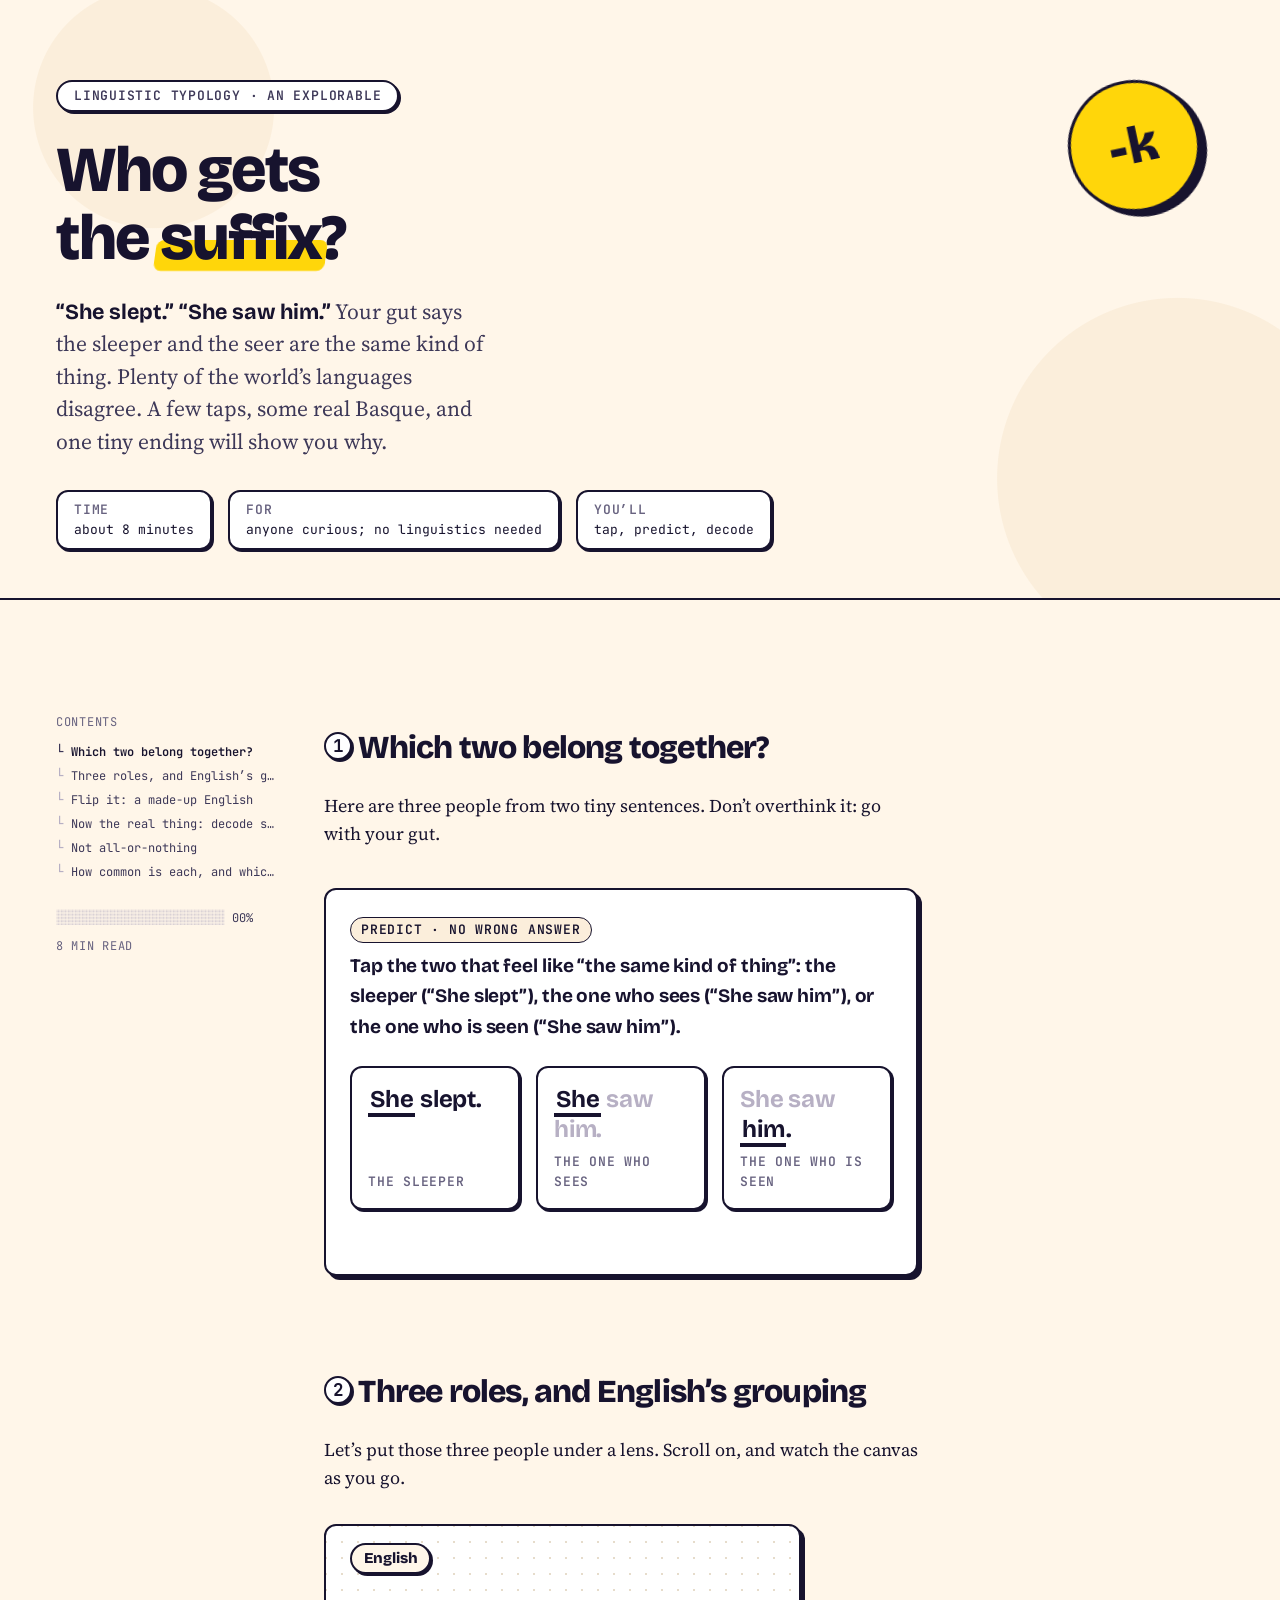
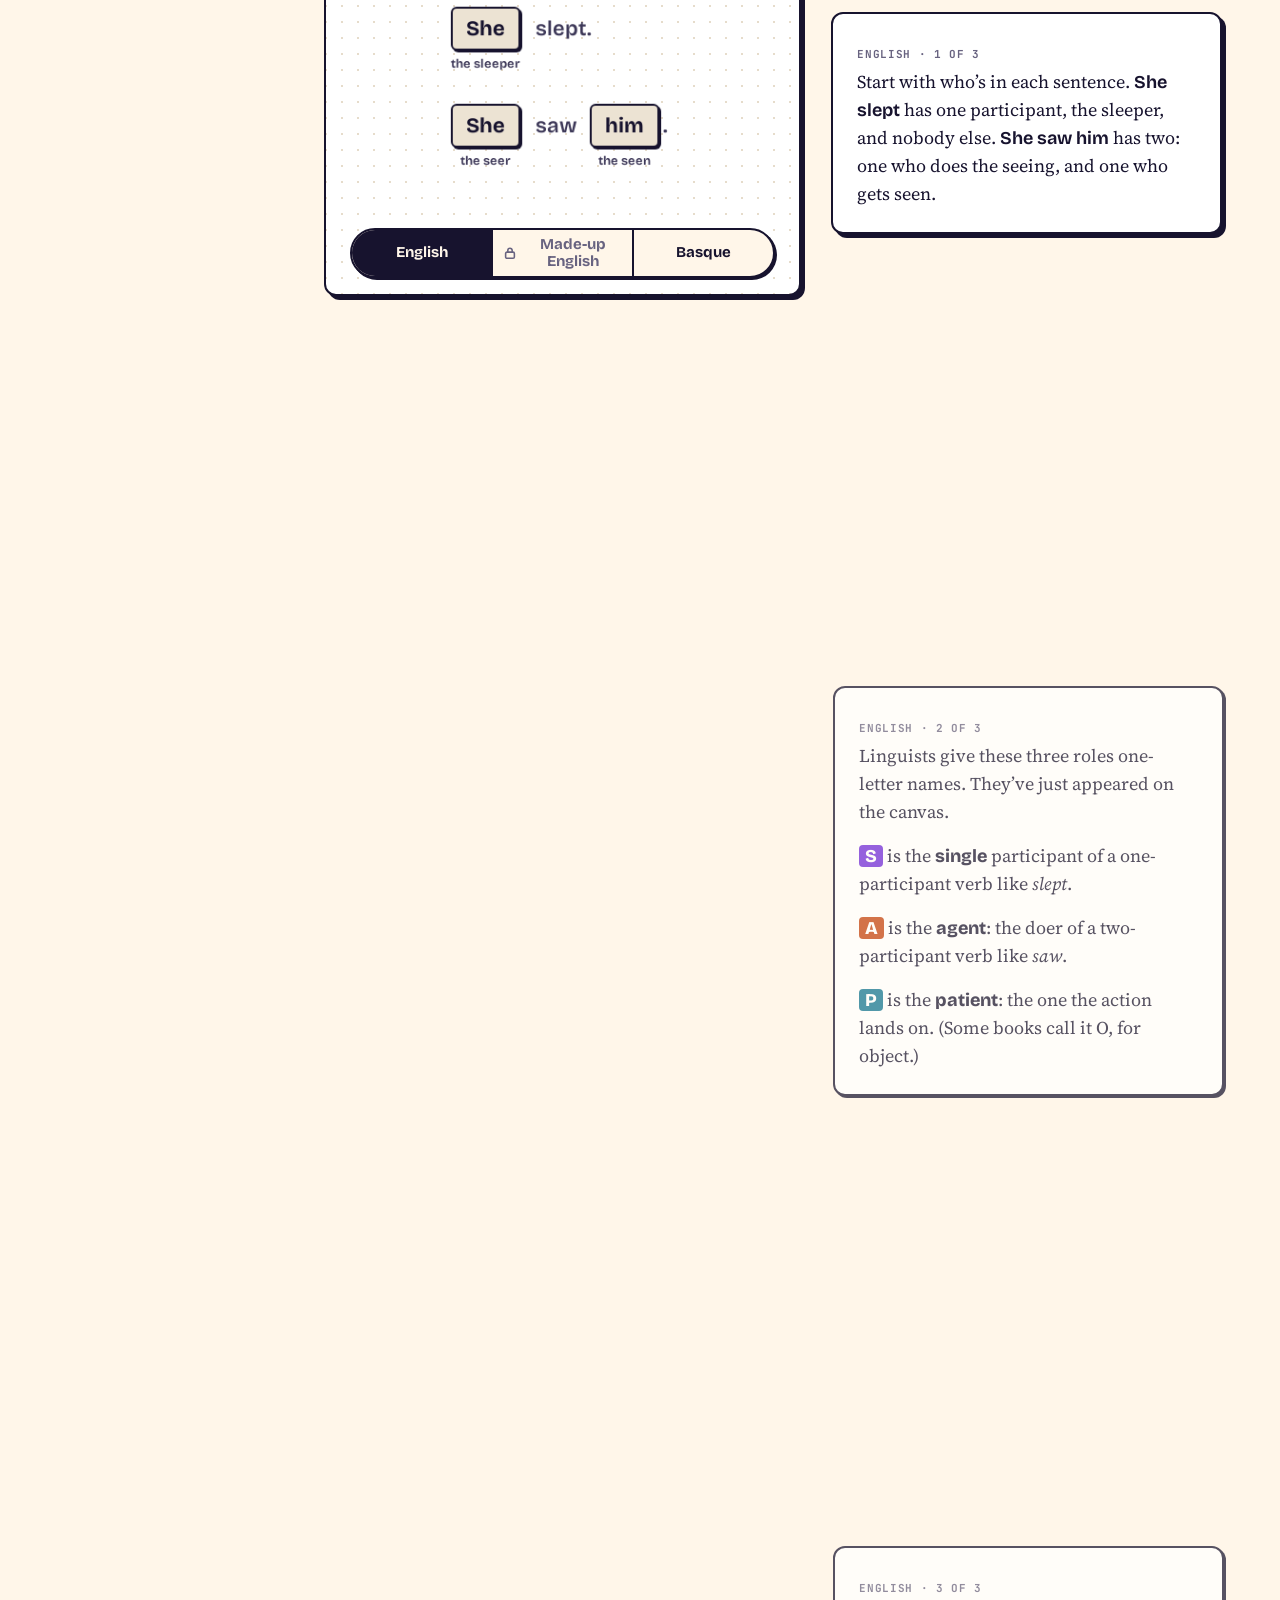
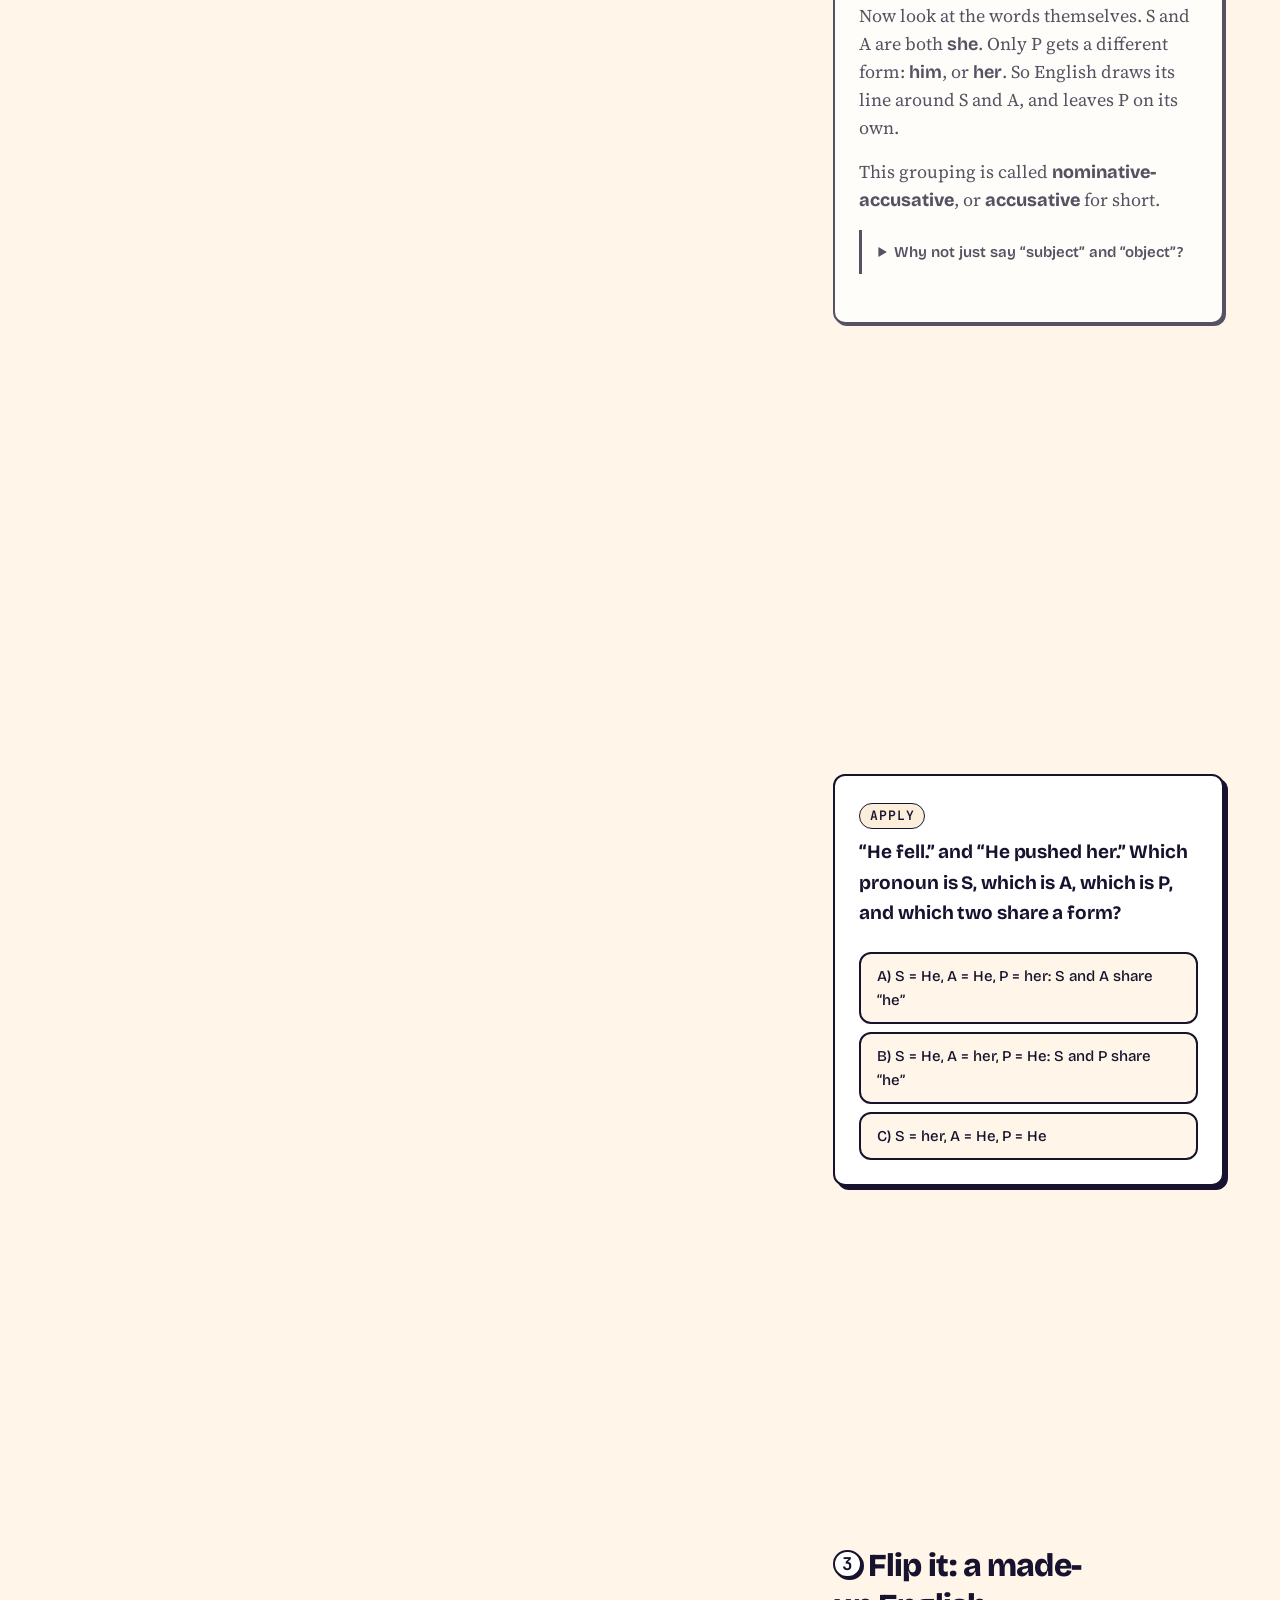
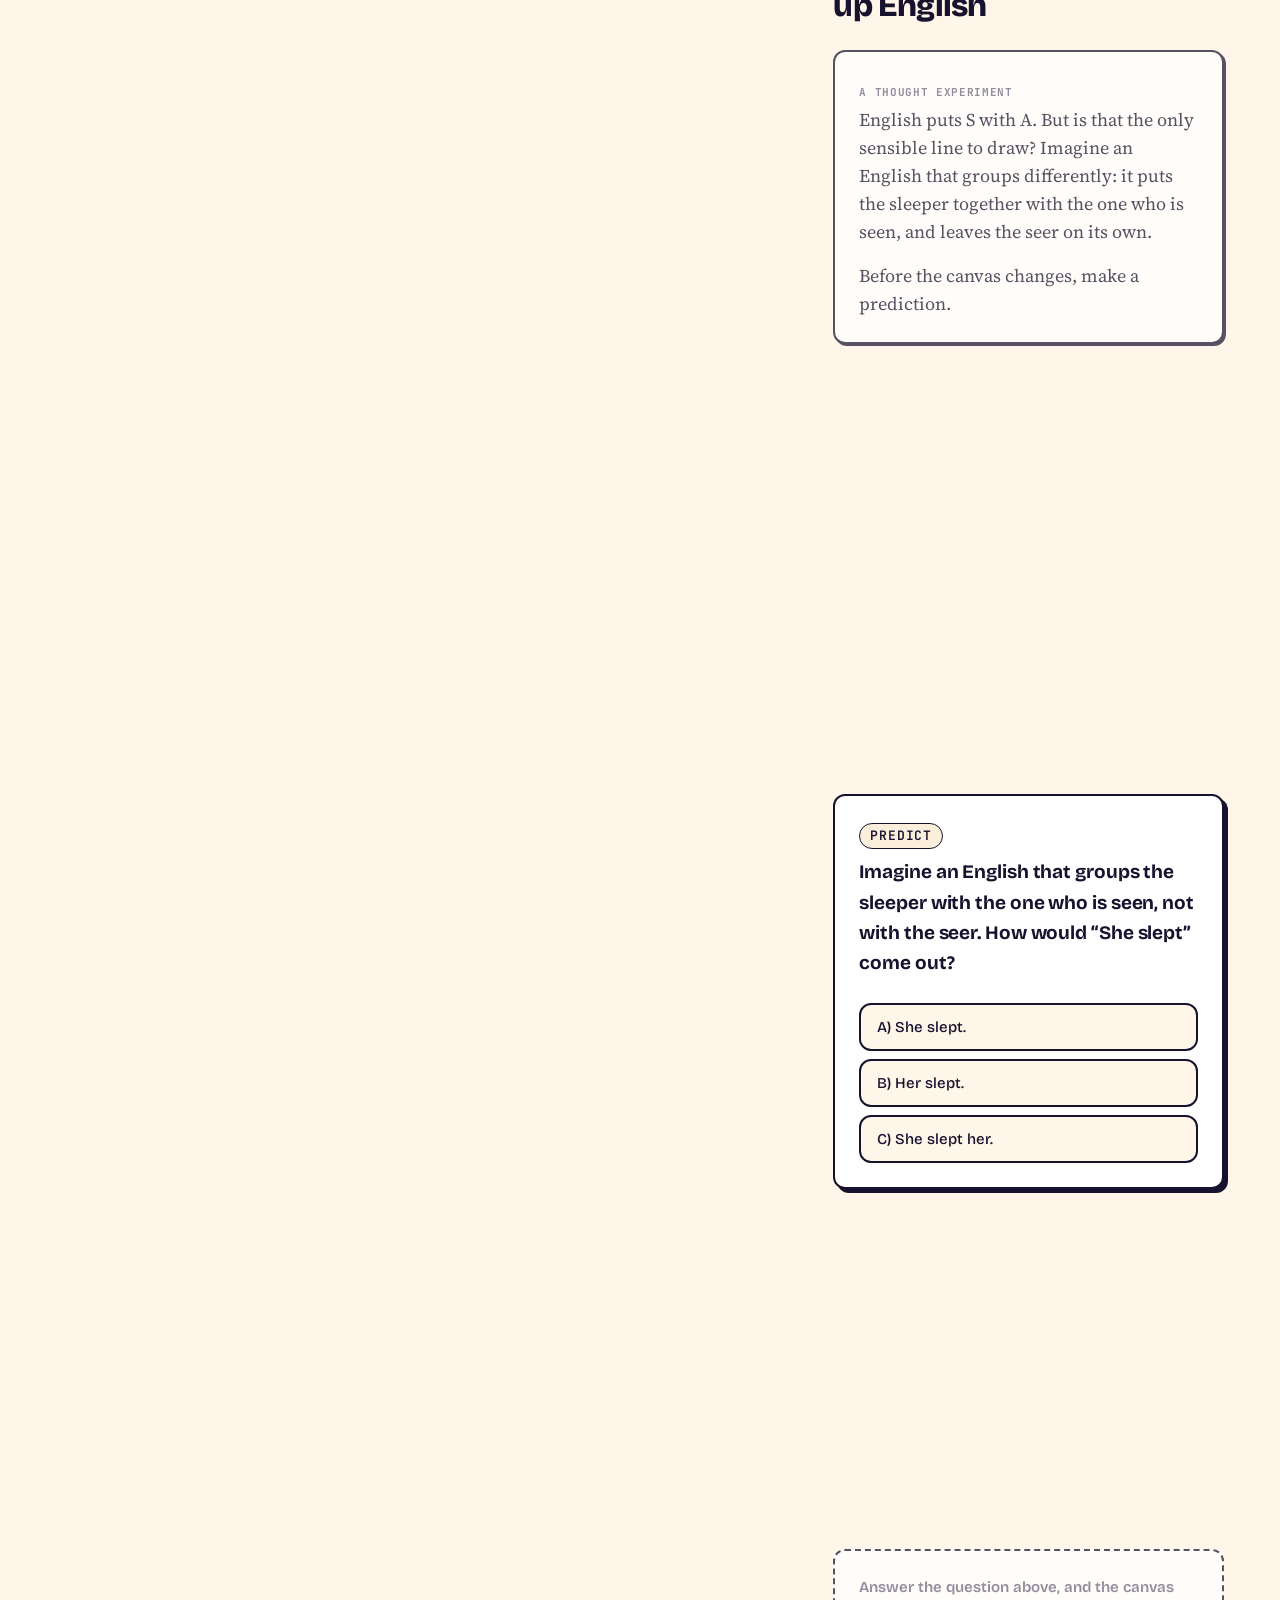
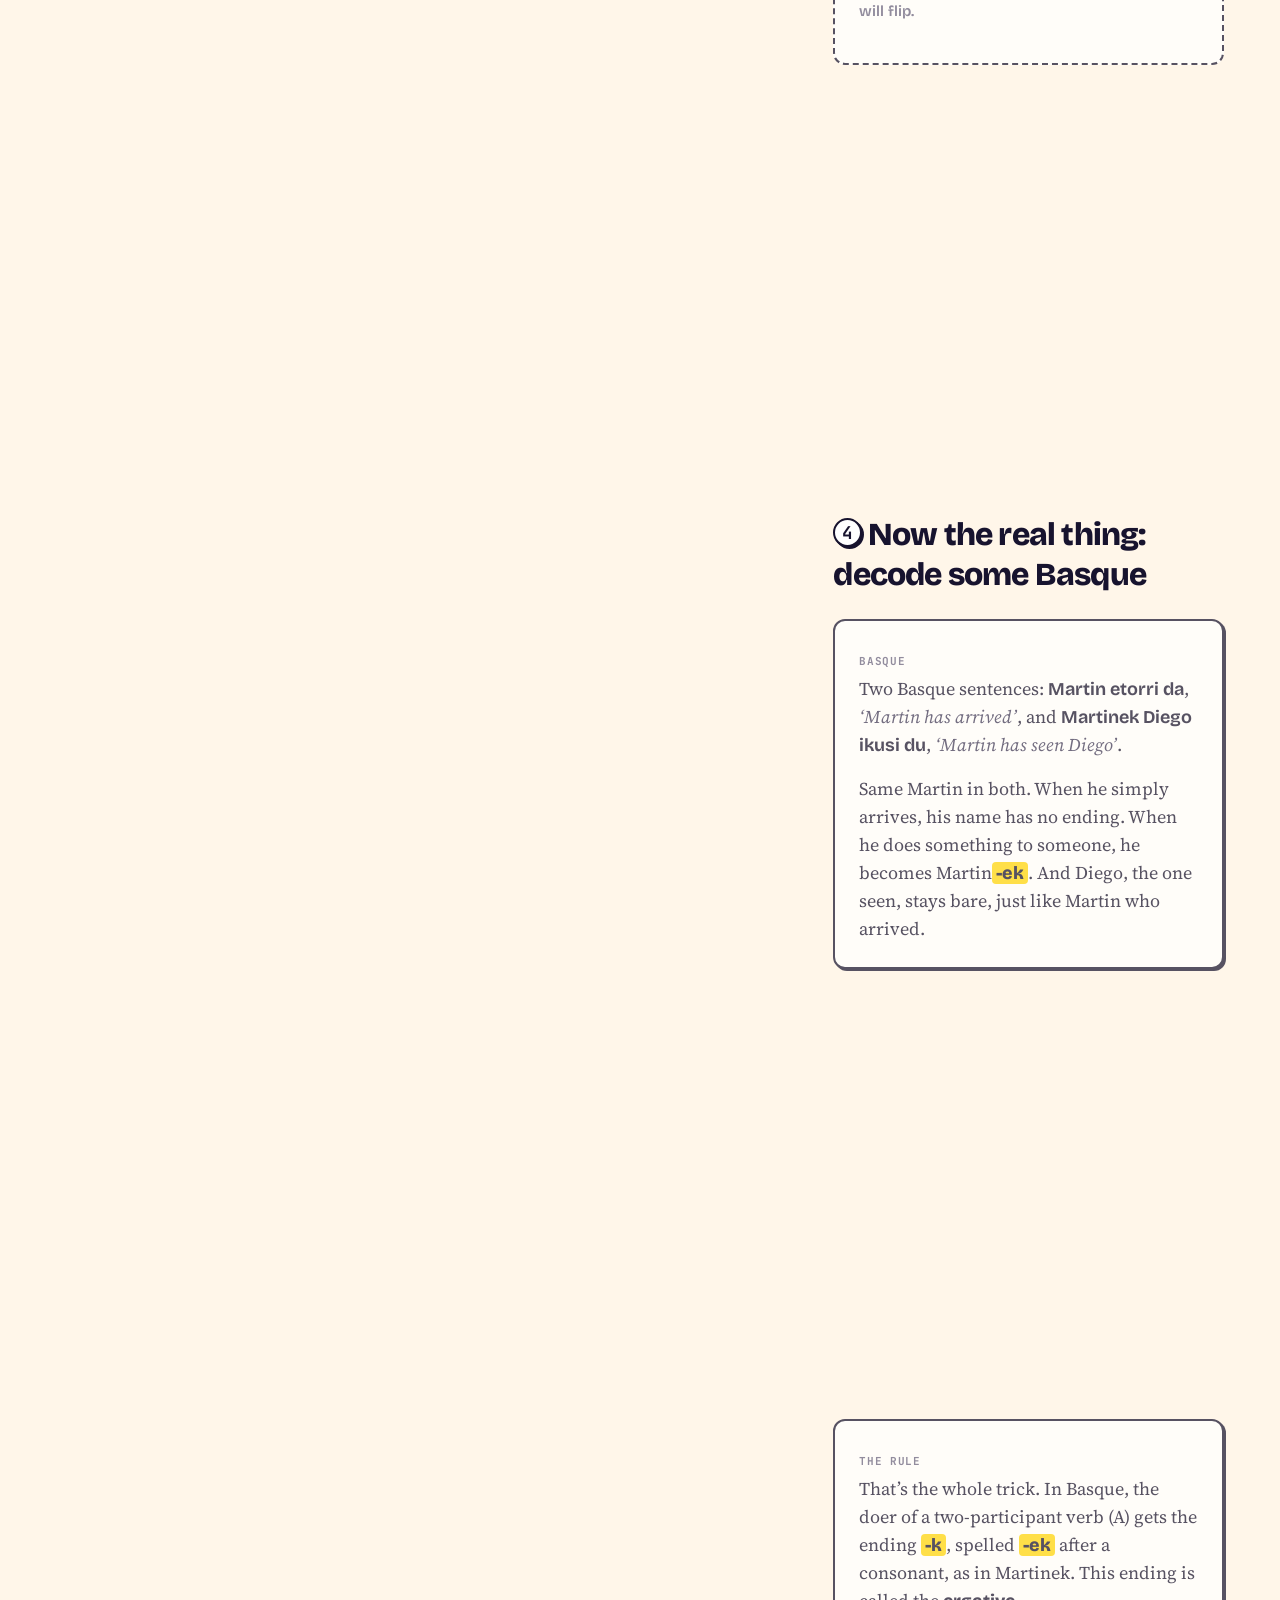
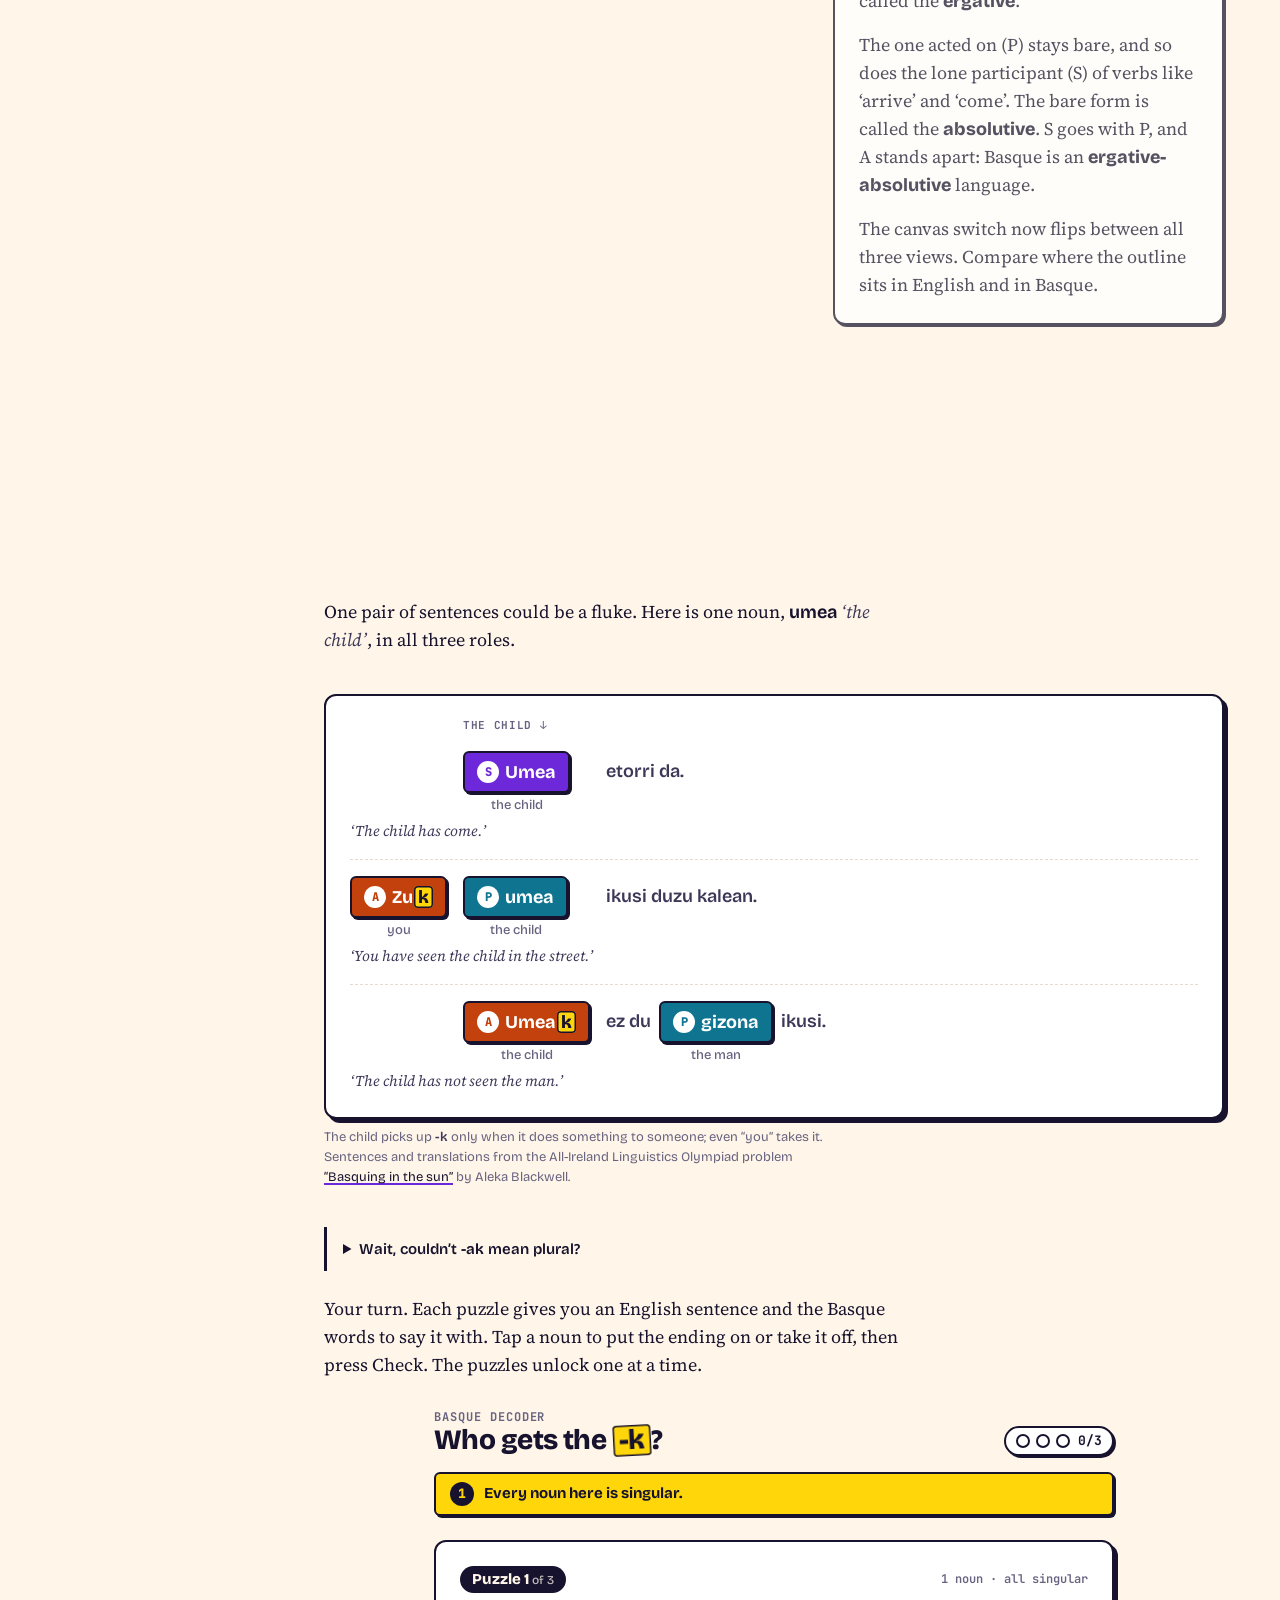
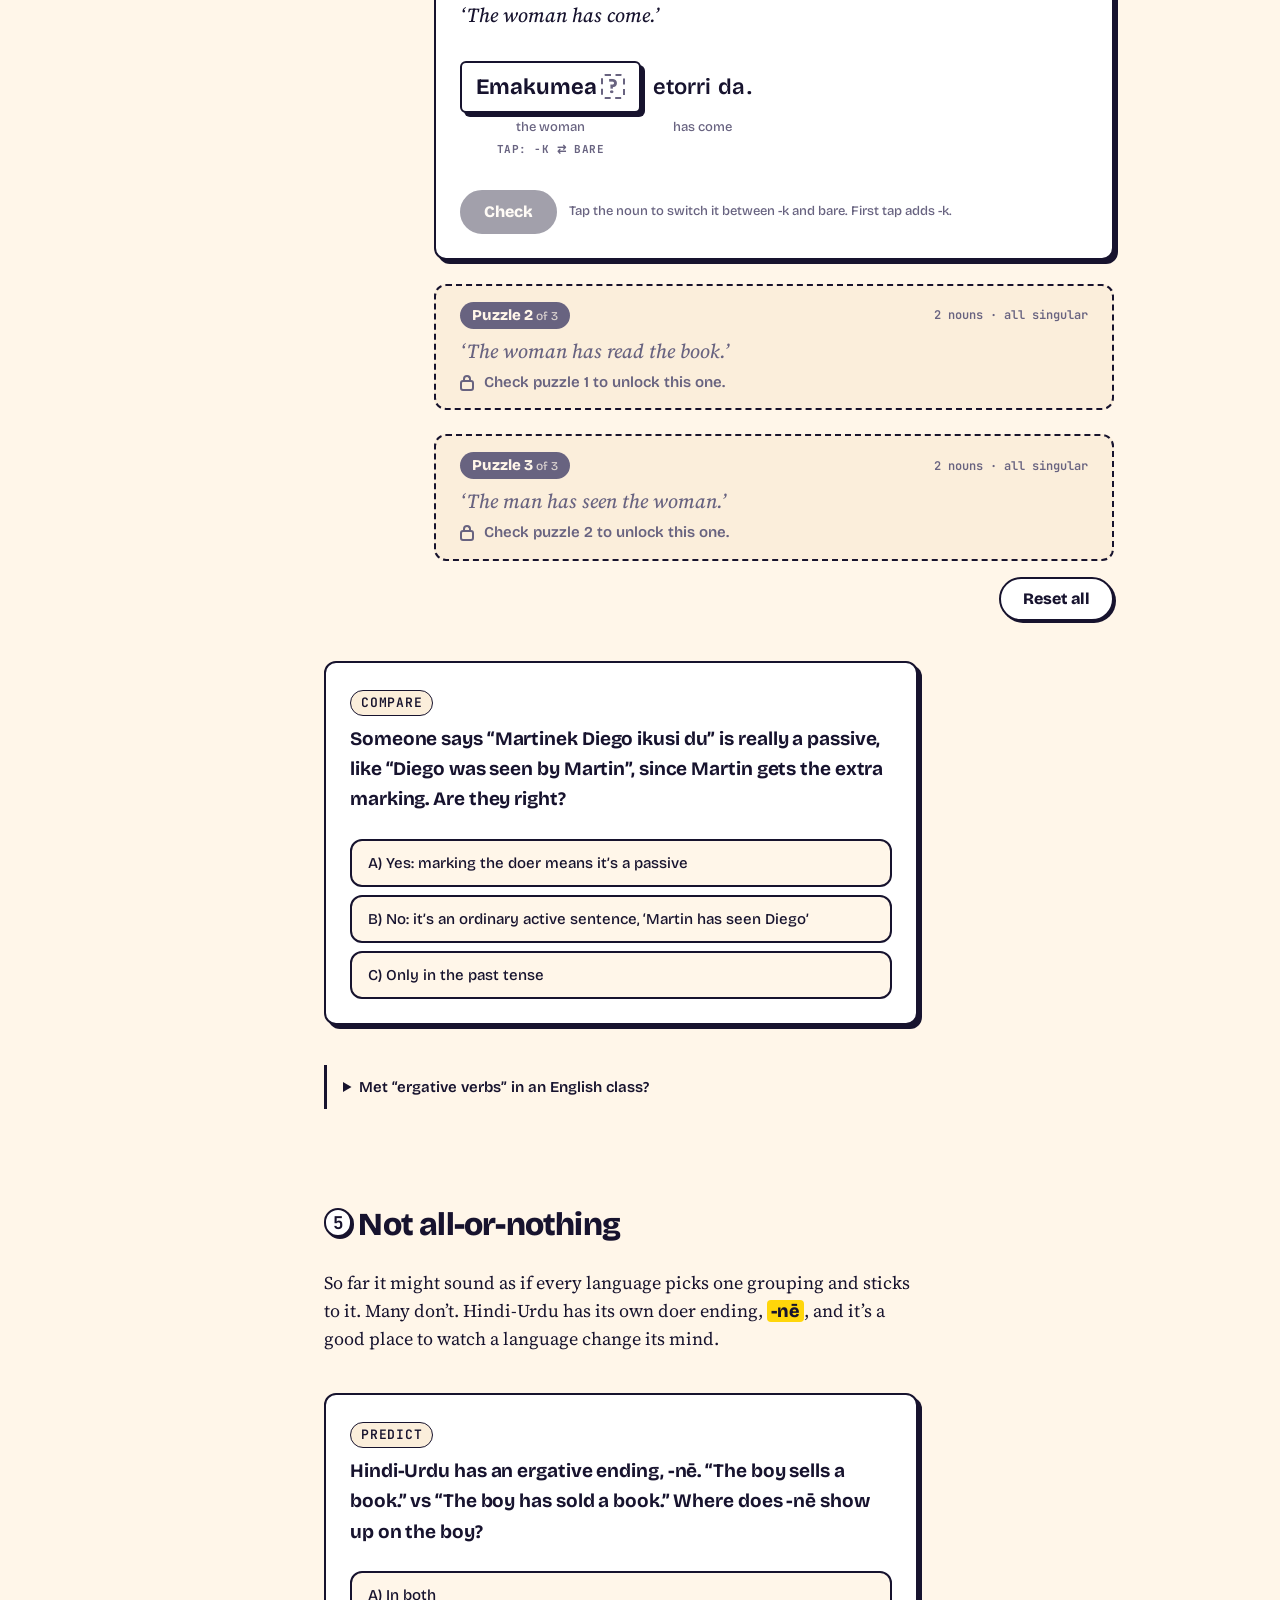
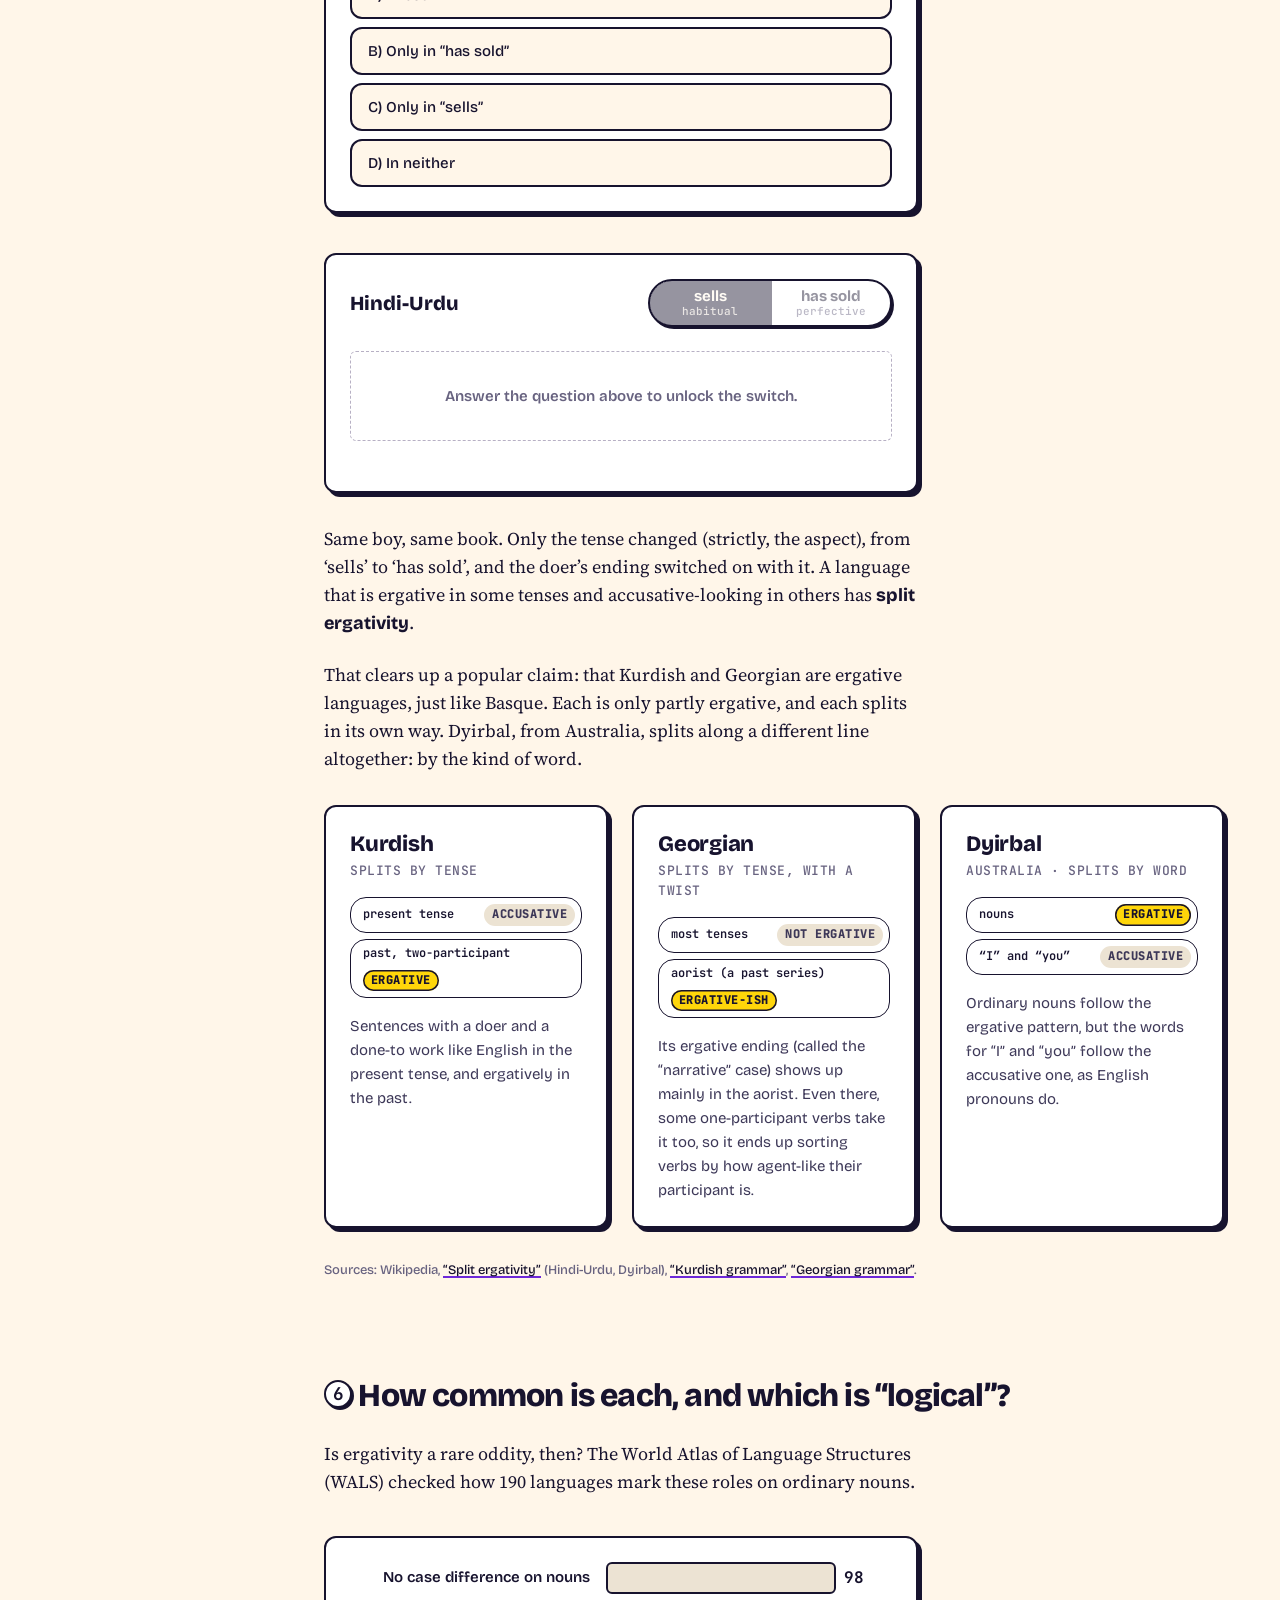
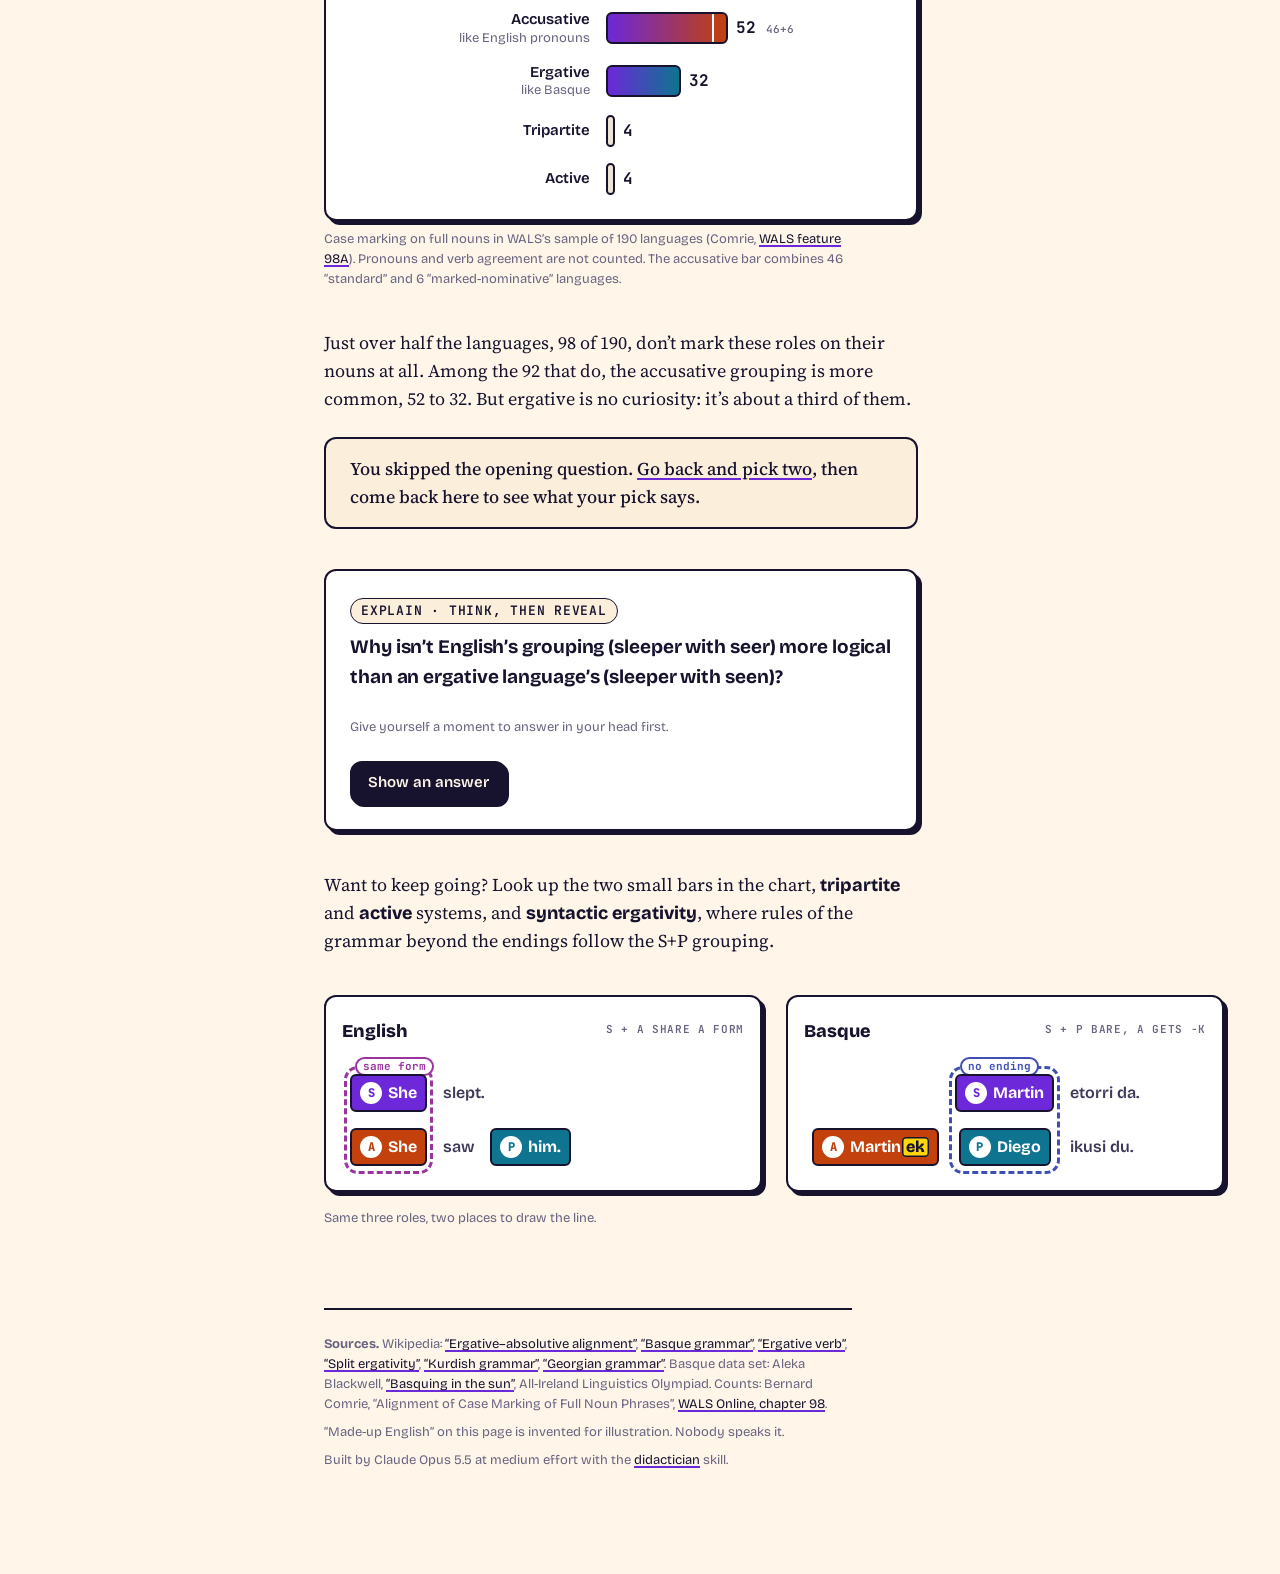
==== commit 156f8e69: "Add didactician attribution and deploy via GitHub Actions Pages Credit the build (Claude Opus 5.5, m" ====
--- a/site/index.html
+++ b/site/index.html
@@ -367,6 +367,7 @@
       <footer class="colophon">
         <p><b>Sources.</b> Wikipedia: <a href="https://en.wikipedia.org/wiki/Ergative–absolutive_alignment">“Ergative–absolutive alignment”</a>, <a href="https://en.wikipedia.org/wiki/Basque_grammar">“Basque grammar”</a>, <a href="https://en.wikipedia.org/wiki/Ergative_verb">“Ergative verb”</a>, <a href="https://en.wikipedia.org/wiki/Split_ergativity">“Split ergativity”</a>, <a href="https://en.wikipedia.org/wiki/Kurdish_grammar">“Kurdish grammar”</a>, <a href="https://en.wikipedia.org/wiki/Georgian_grammar">“Georgian grammar”</a>. Basque data set: Aleka Blackwell, <a href="https://ailo.adaptcentre.ie/wp-content/uploads/2020/04/Basqing-in-the-Sun.pdf">“Basquing in the sun”</a>, All-Ireland Linguistics Olympiad. Counts: Bernard Comrie, “Alignment of Case Marking of Full Noun Phrases”, <a href="https://wals.info/chapter/98">WALS Online, chapter 98</a>.</p>
         <p>“Made-up English” on this page is invented for illustration. Nobody speaks it.</p>
+        <p>Built by Claude Opus 5.5 at medium effort with the <a href="https://github.com/gravitypersists/didactician">didactician</a> skill.</p>
       </footer>
     </section>
   </main>
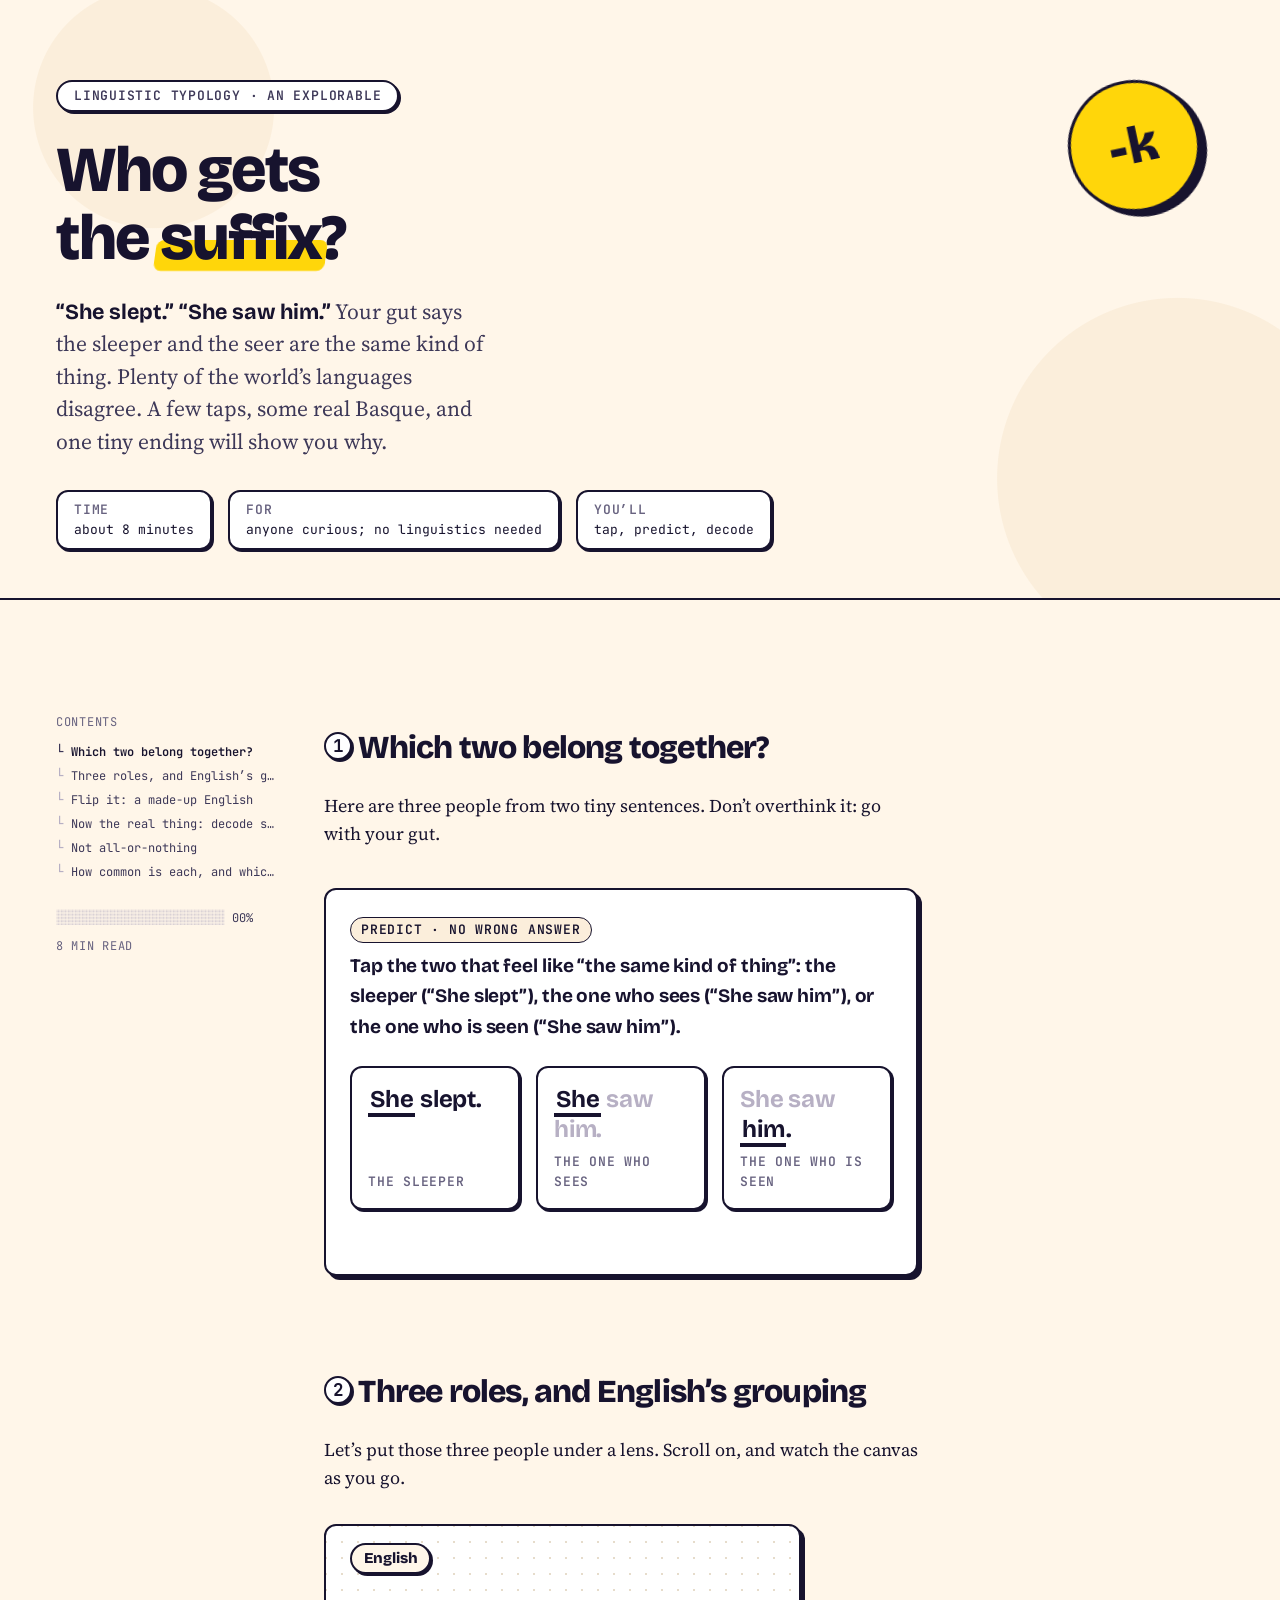
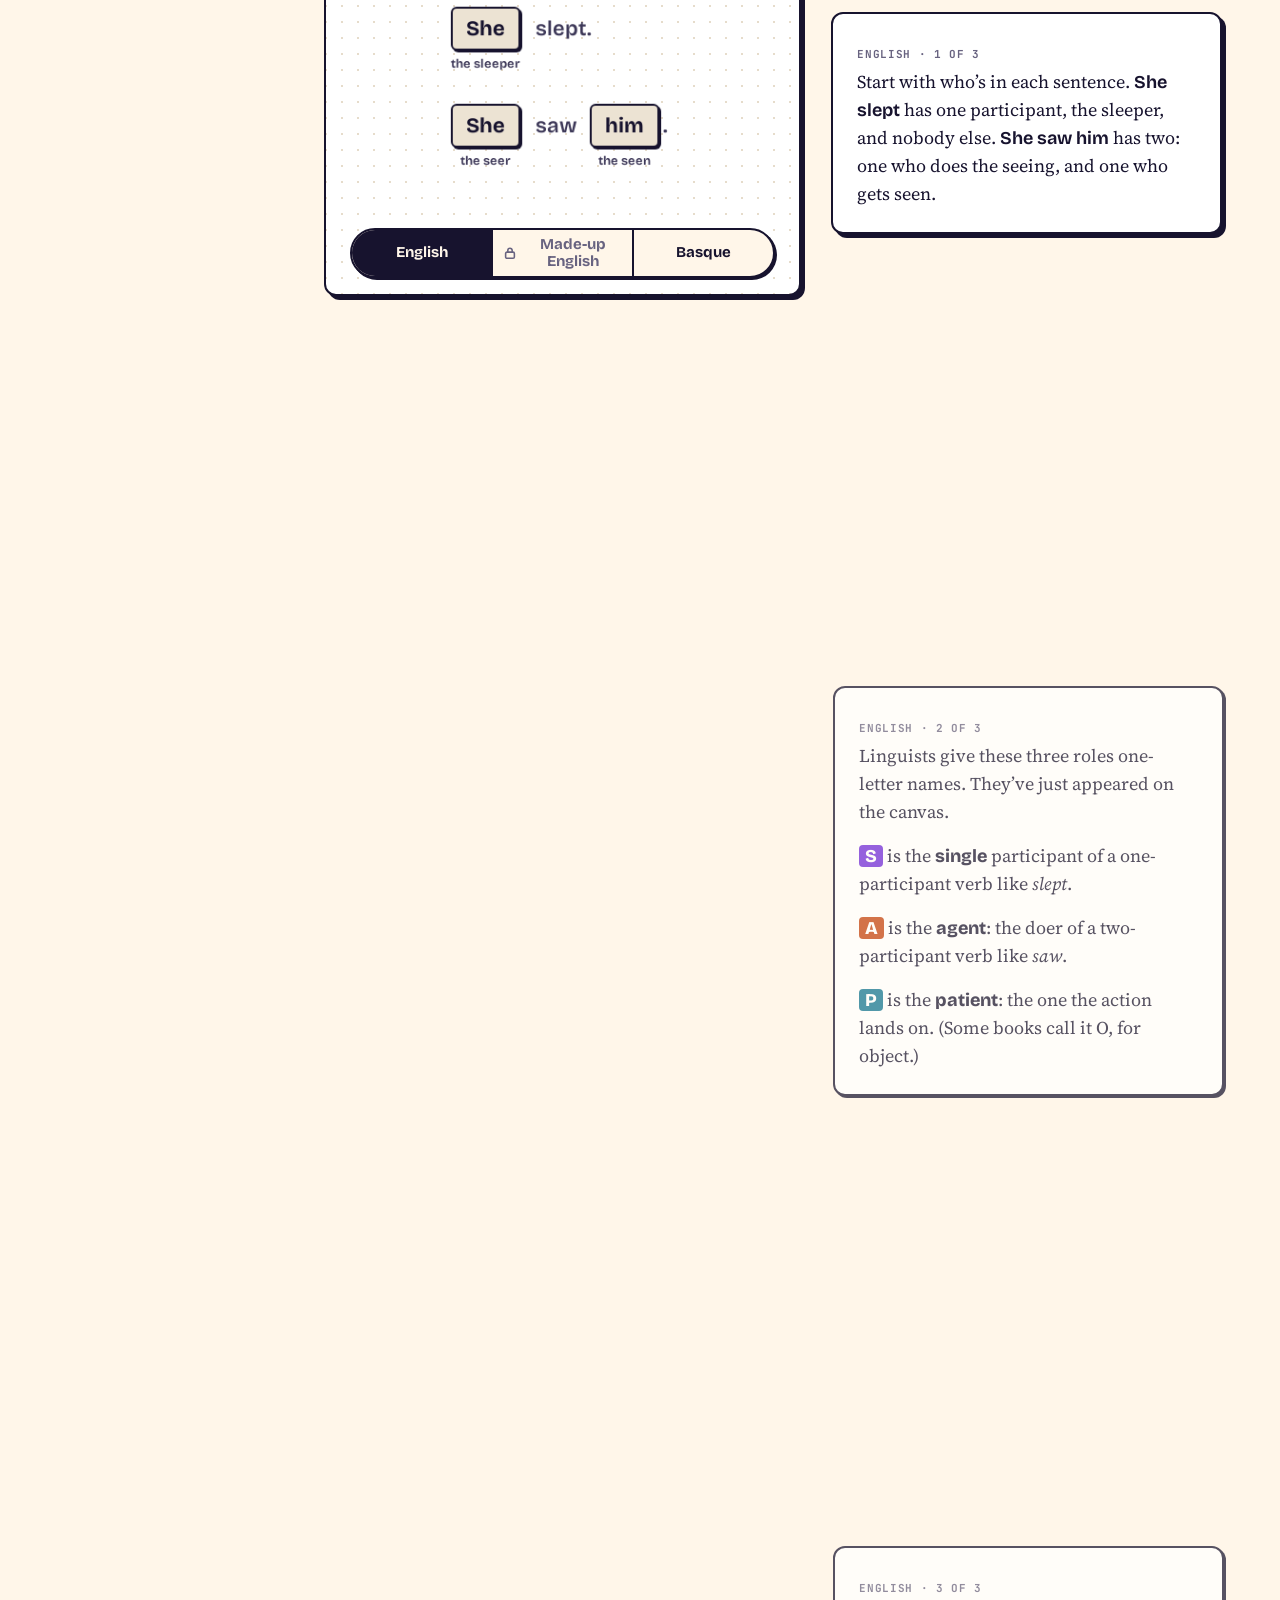
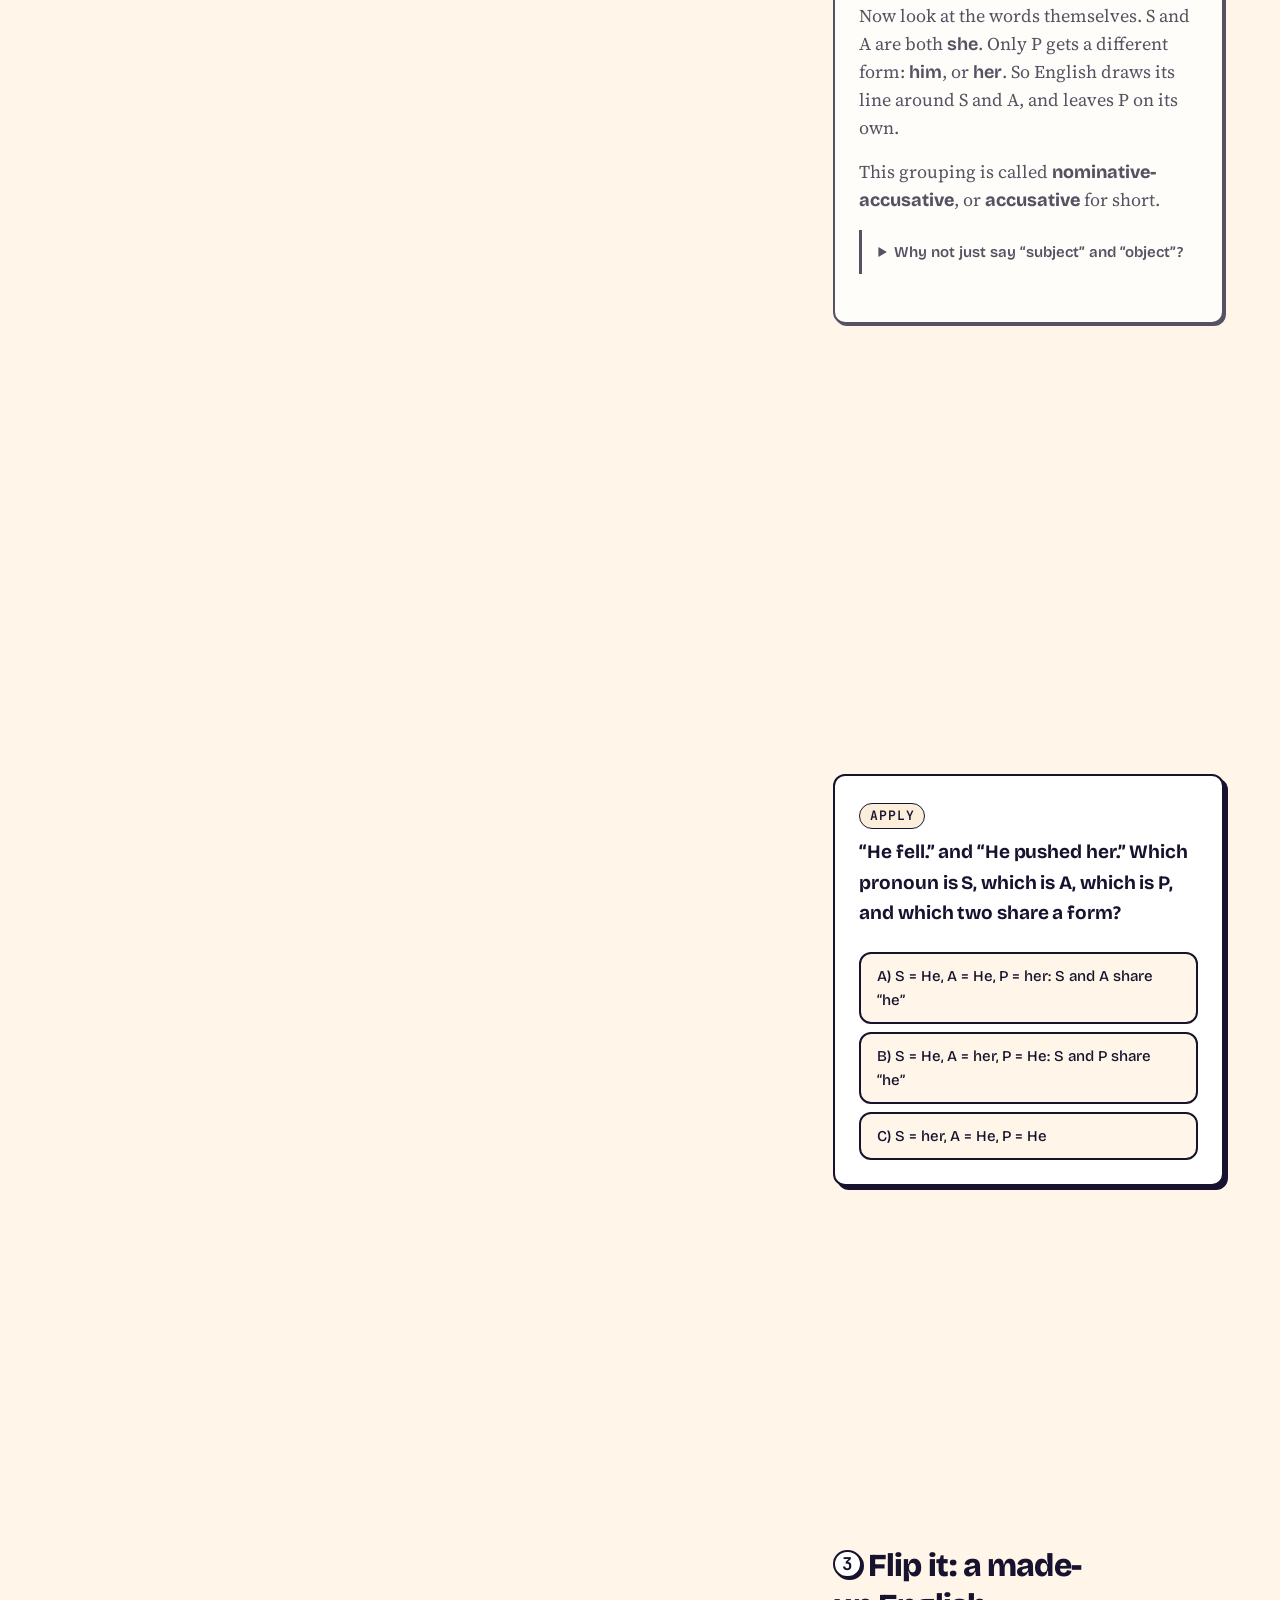
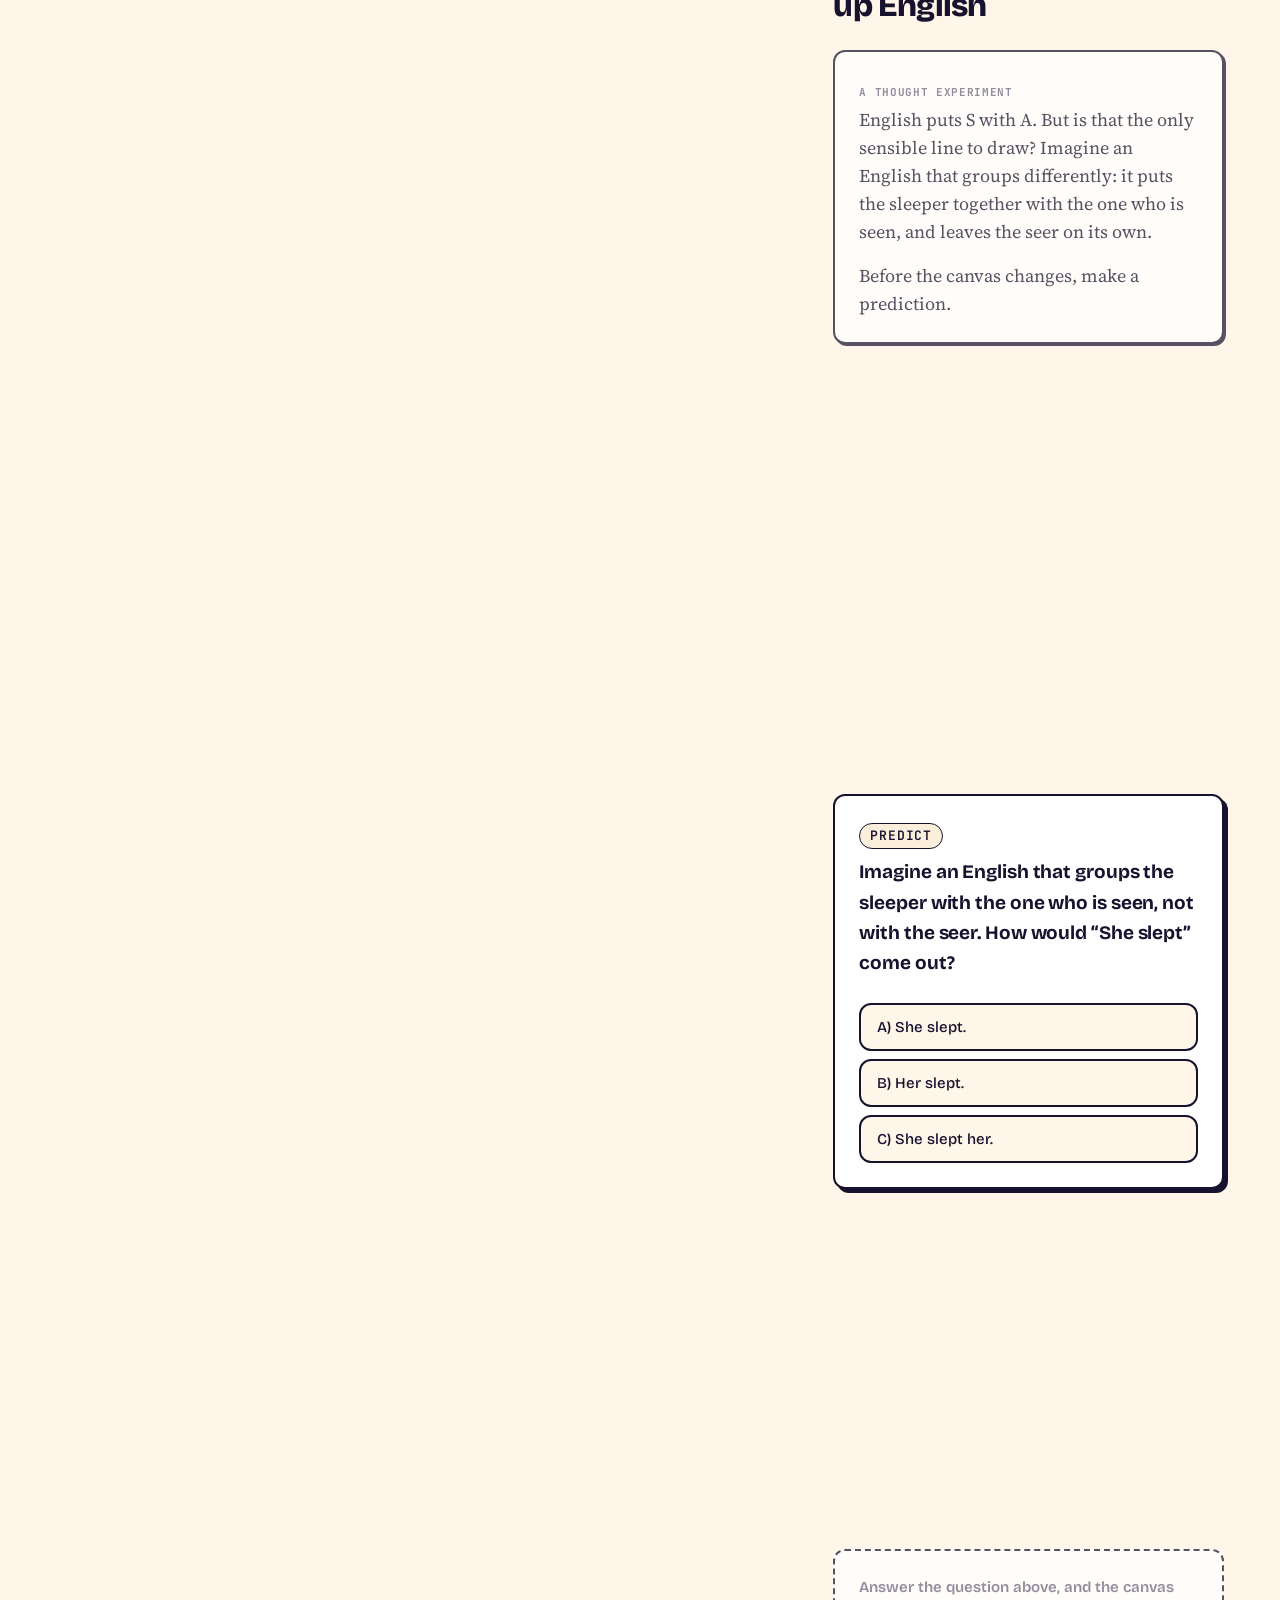
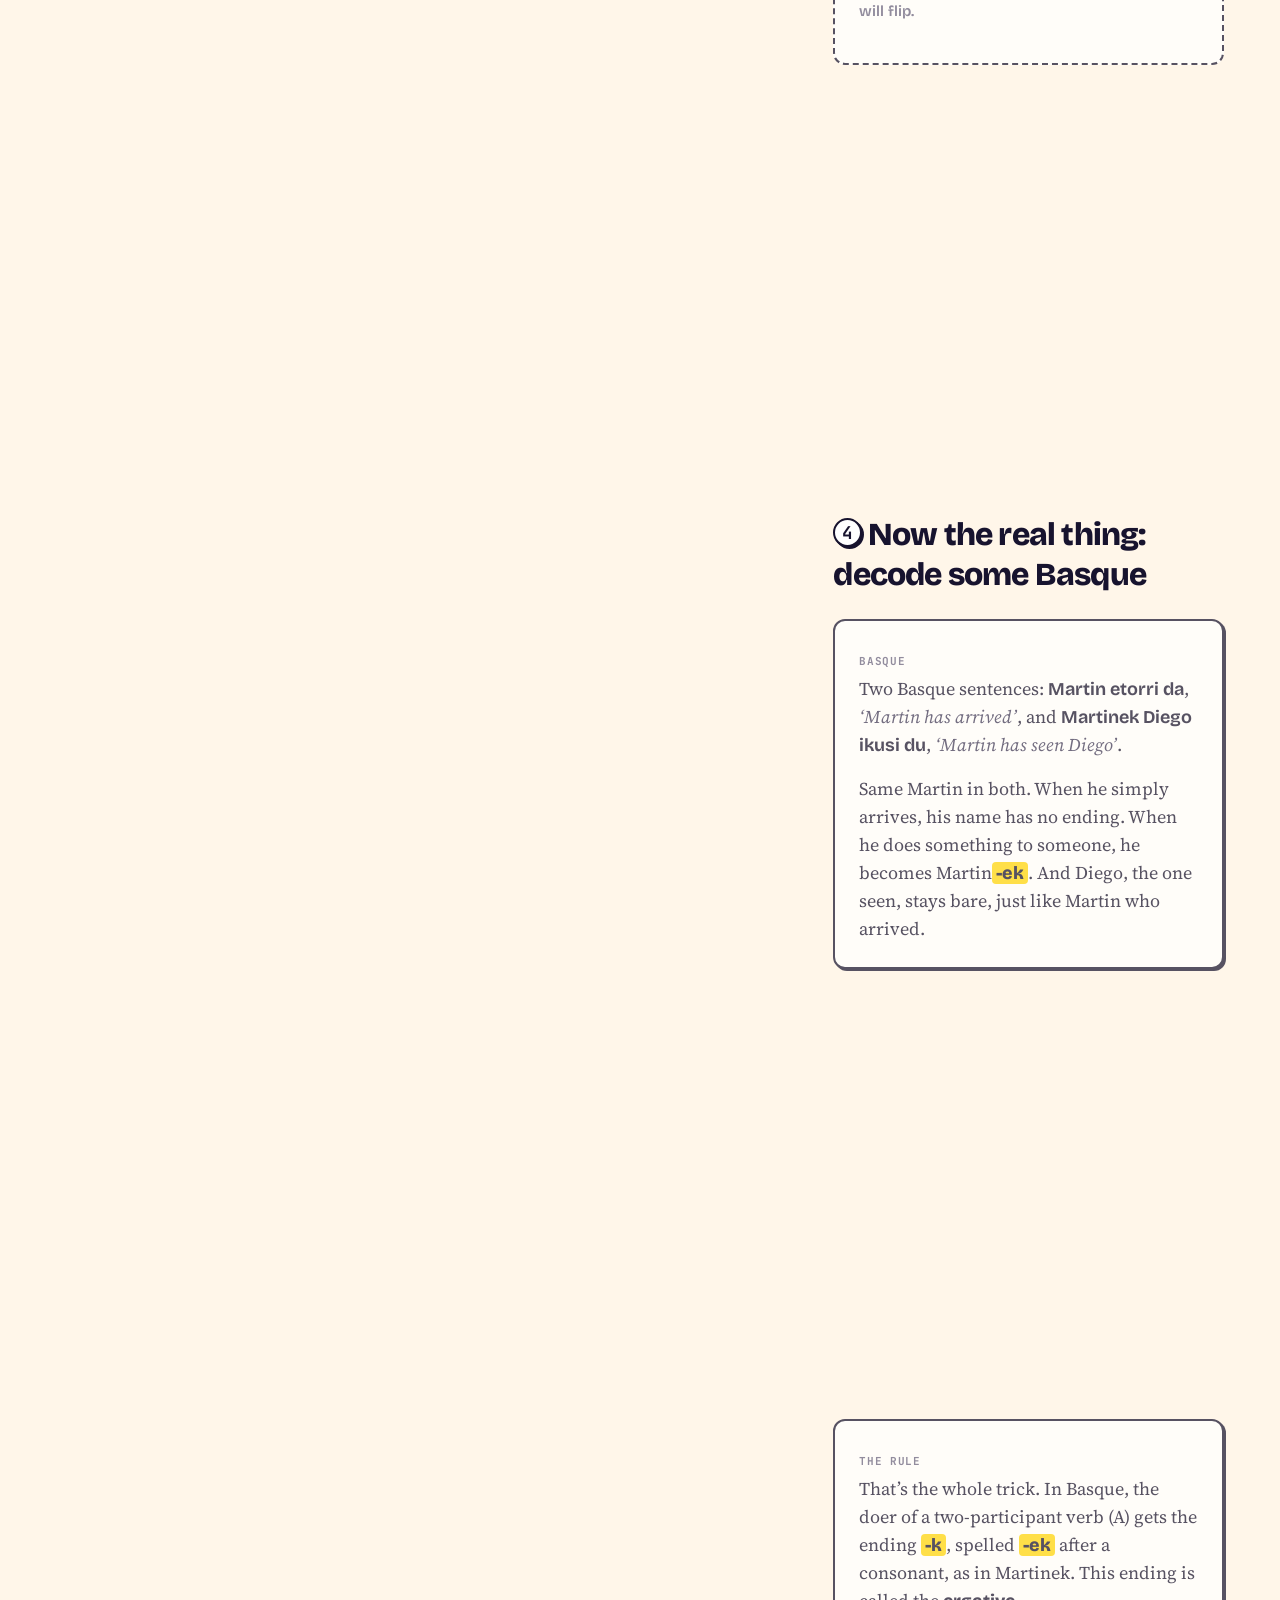
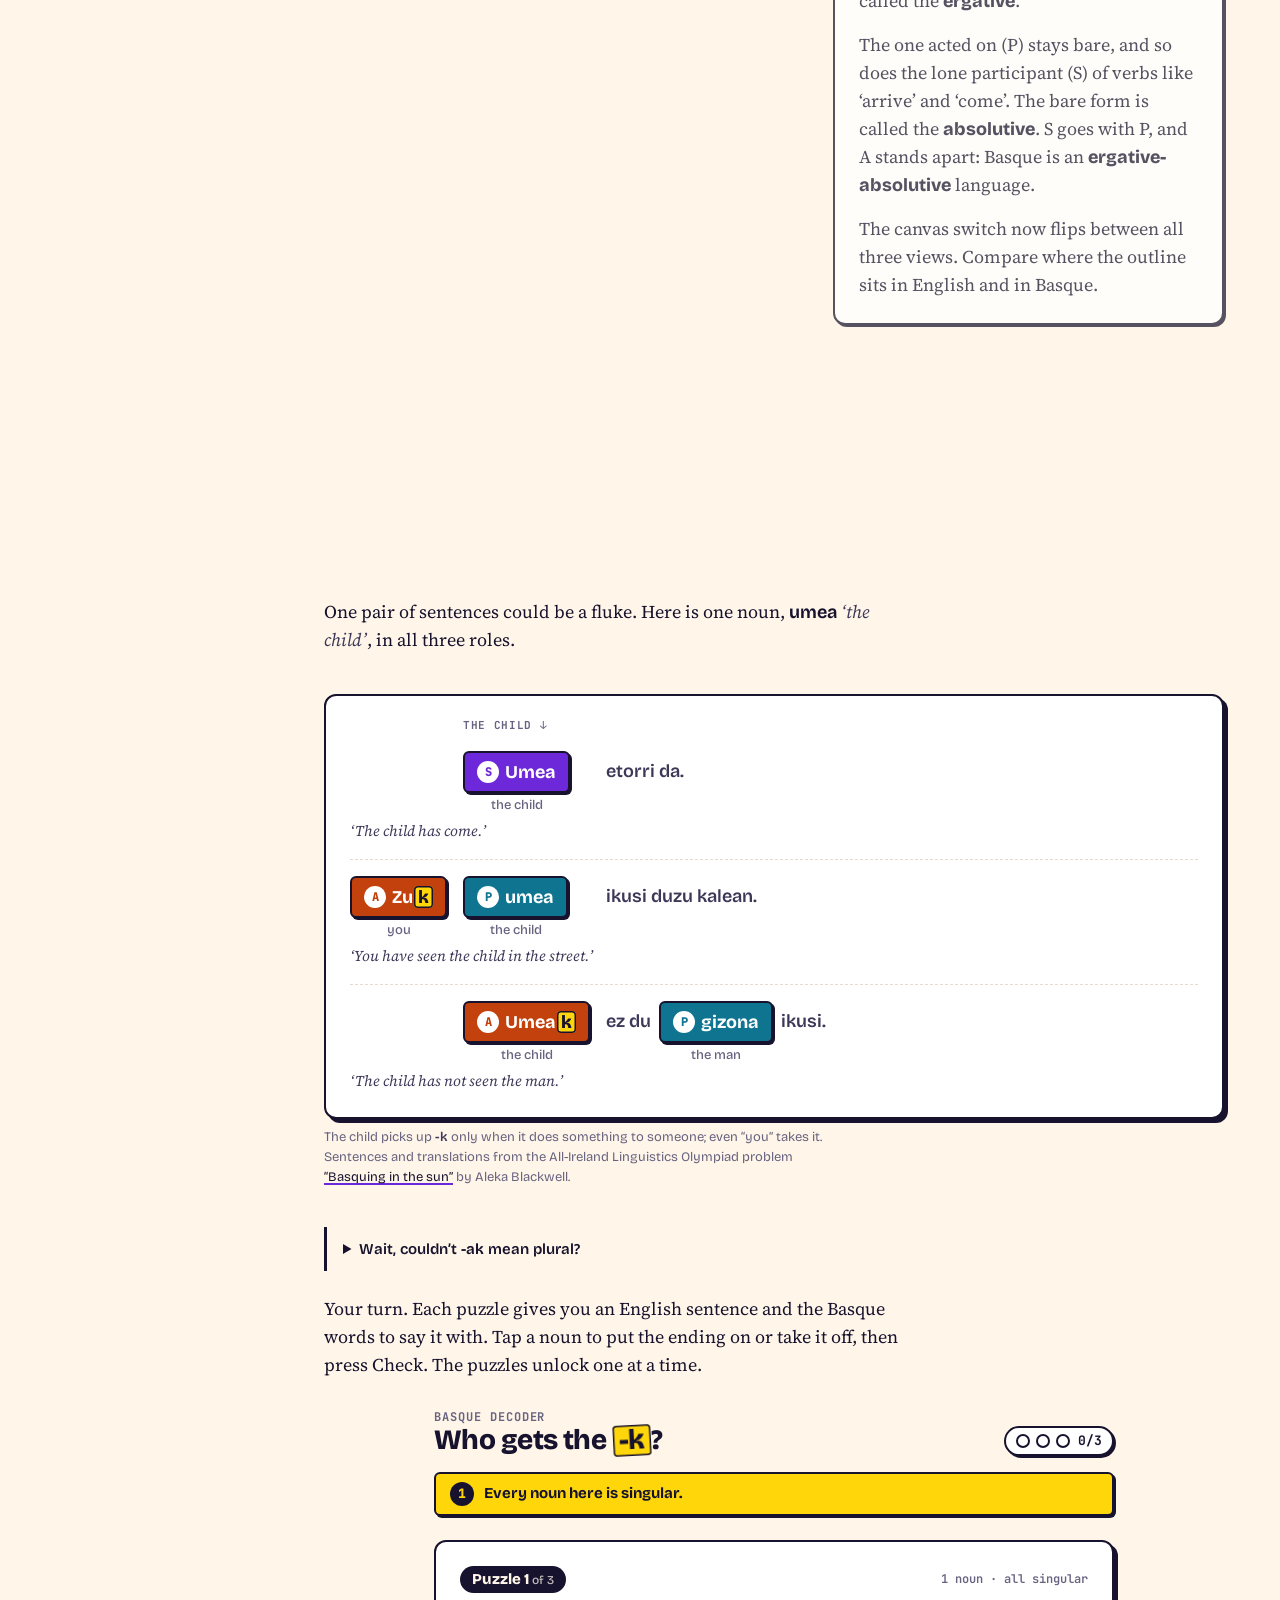
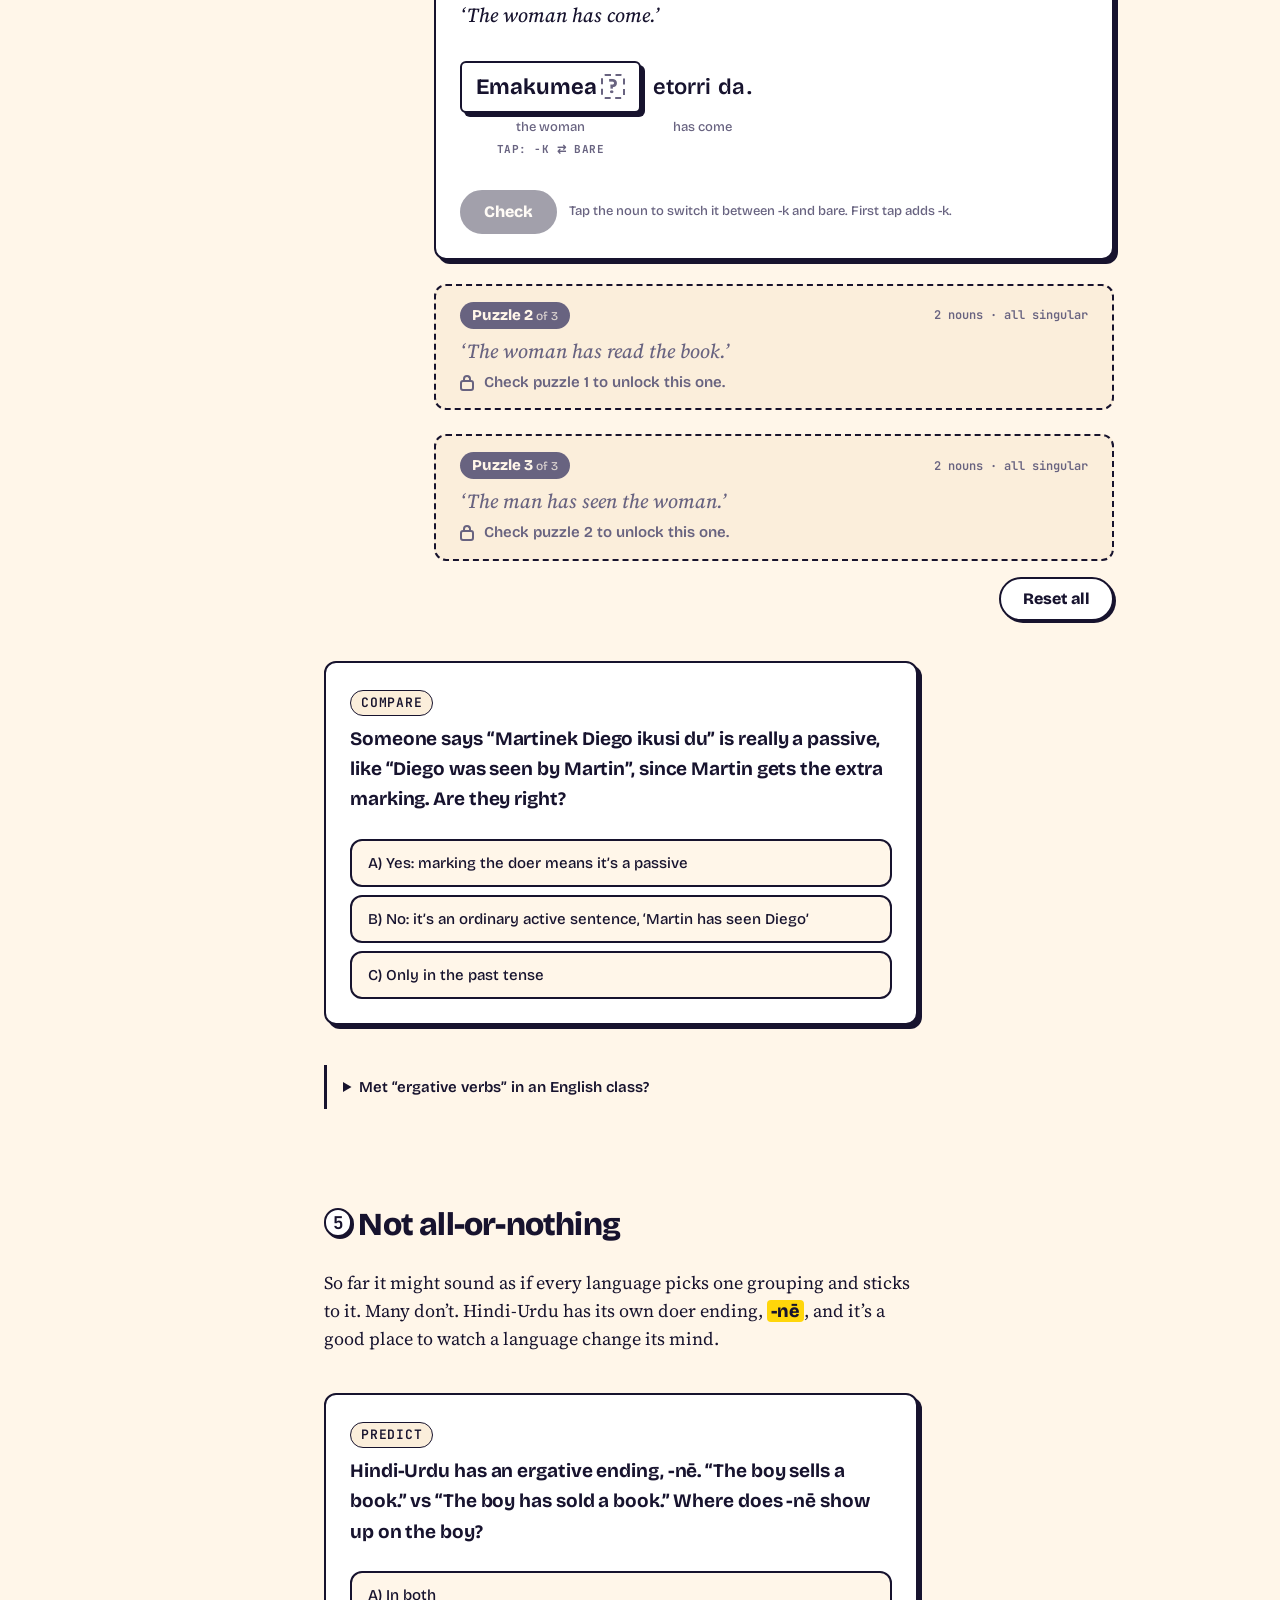
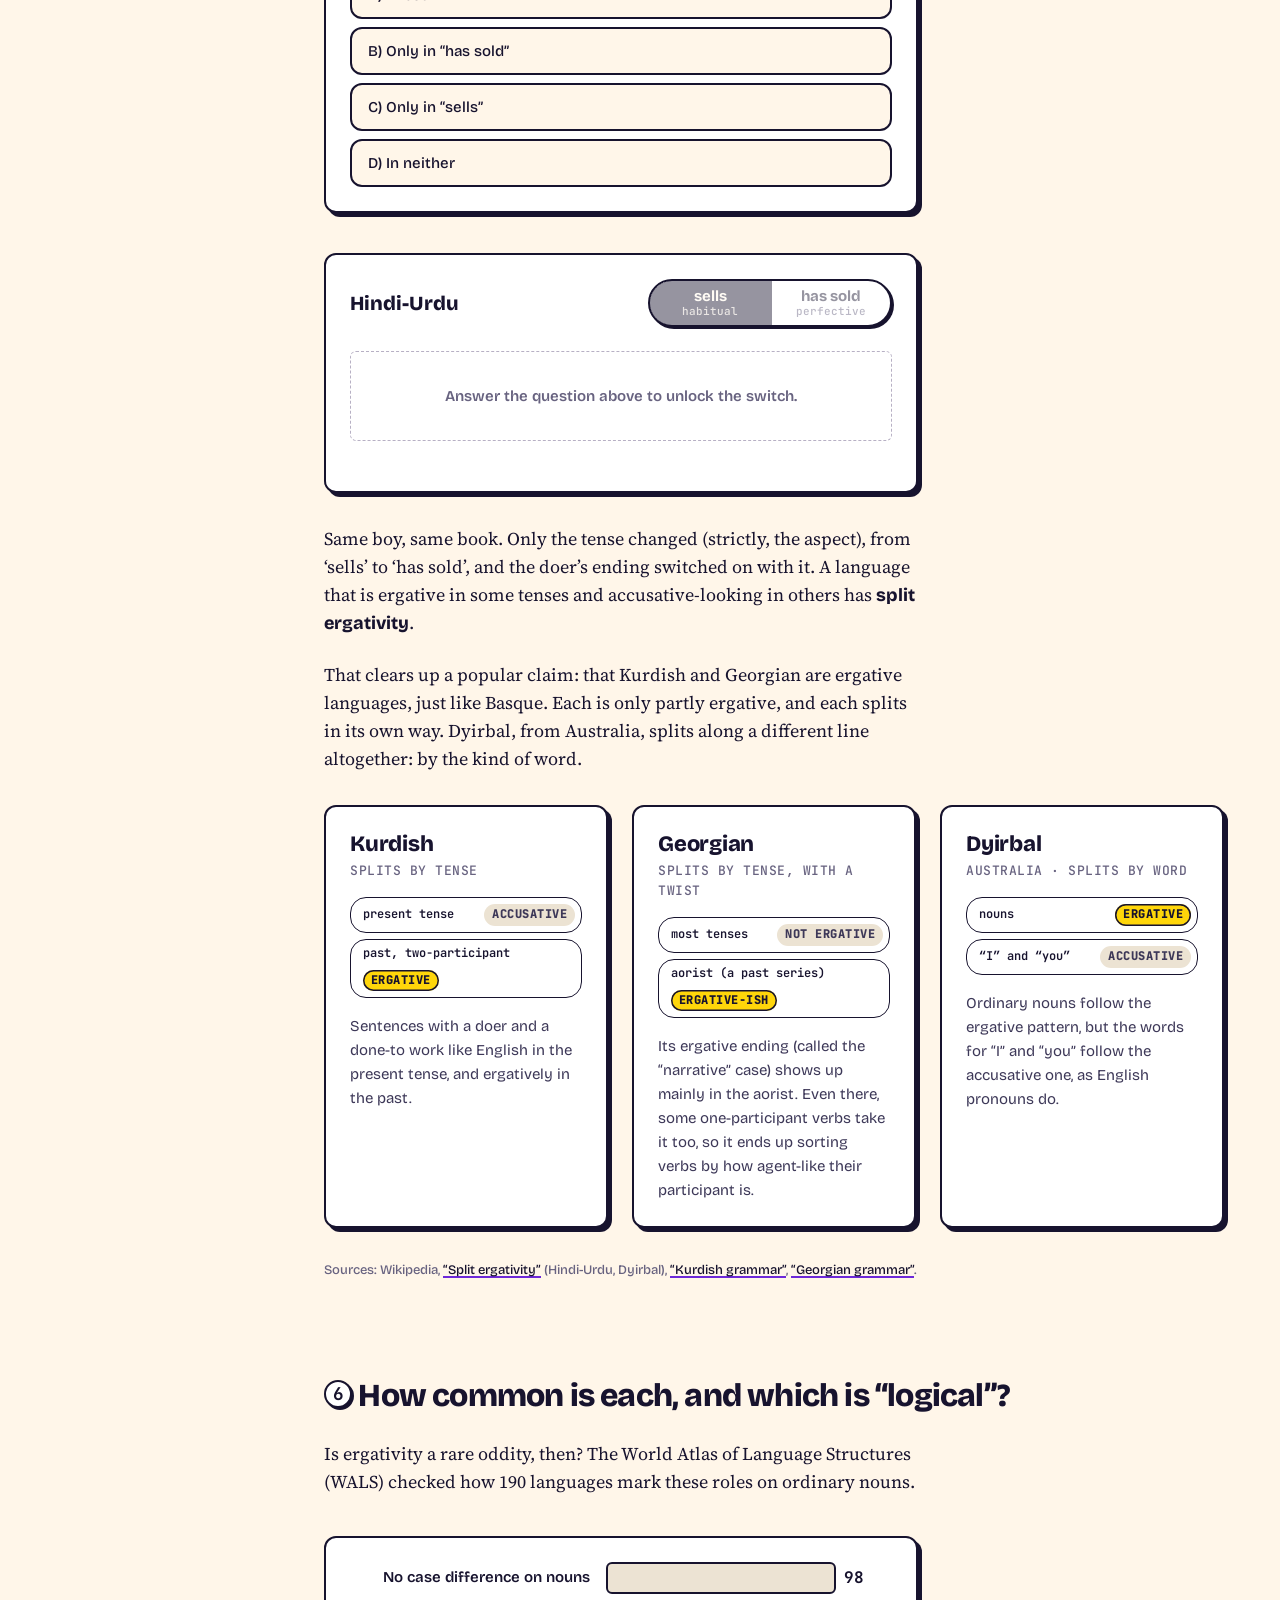
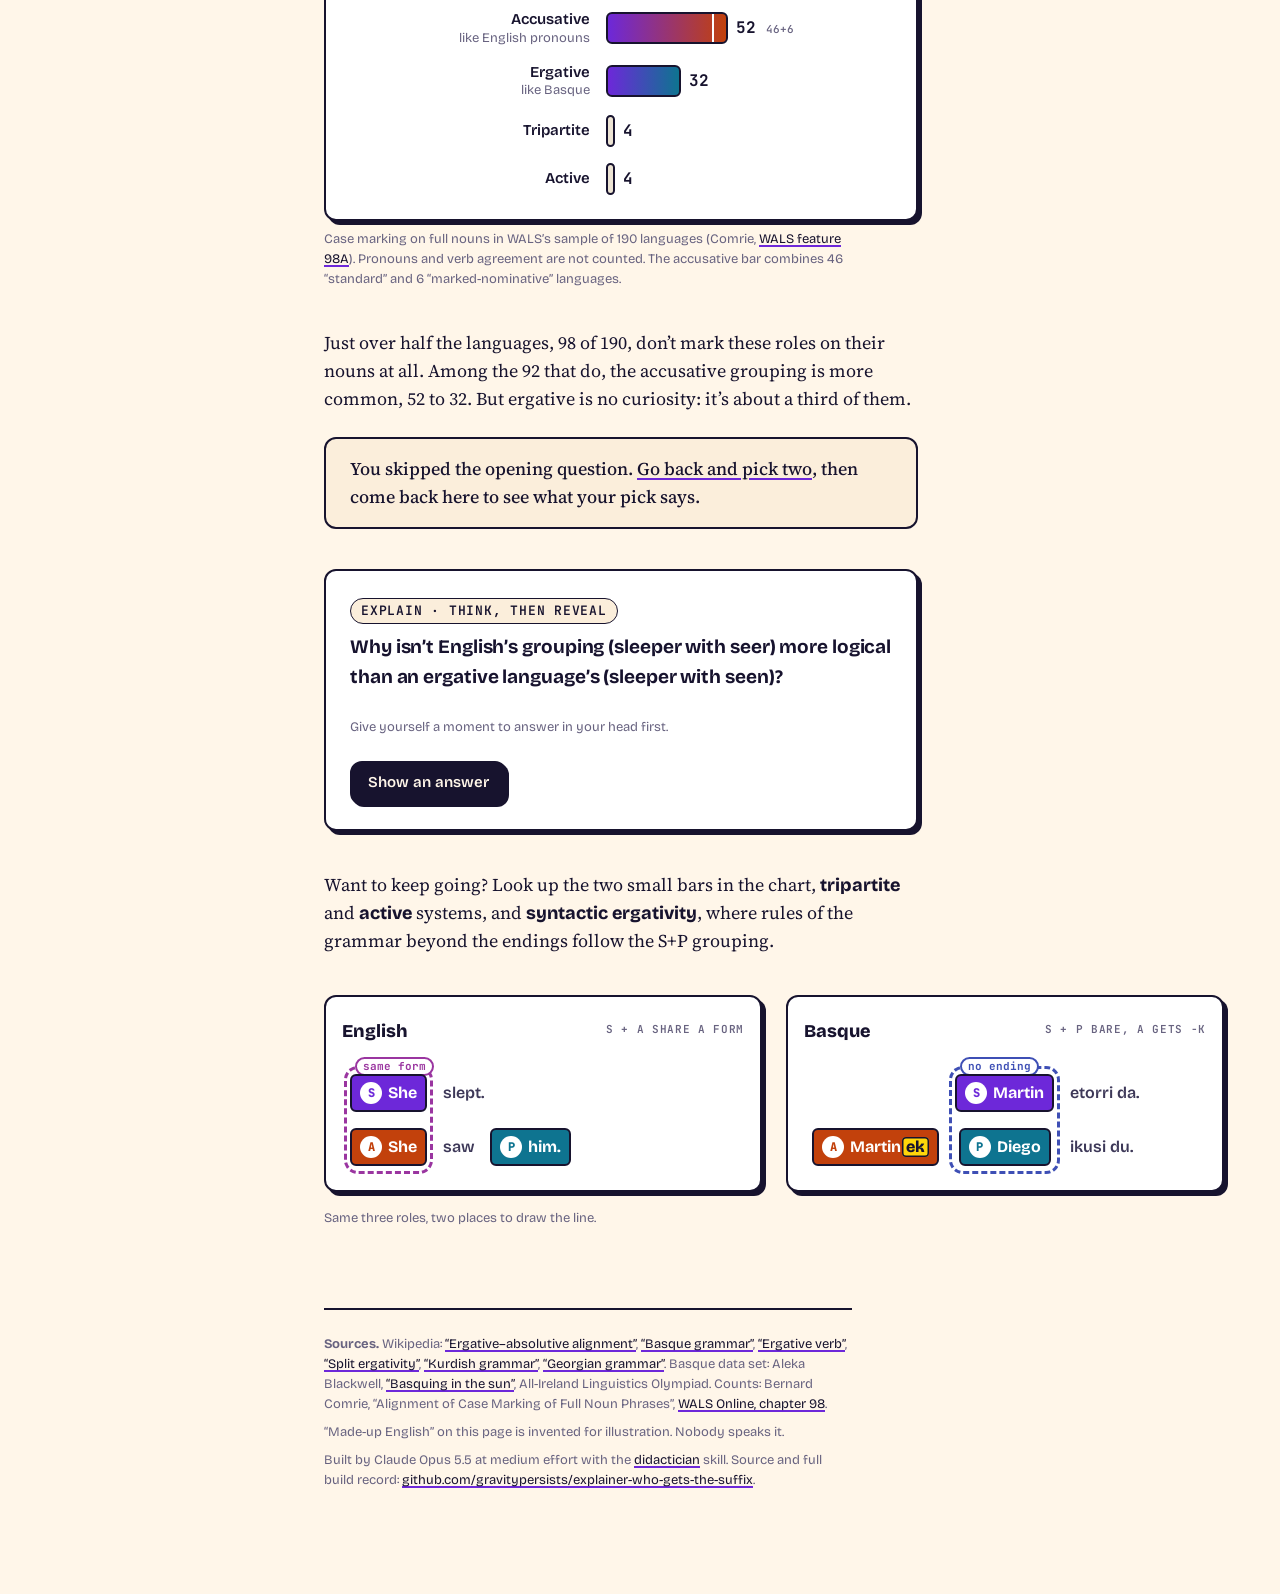
==== commit 3f7b32c2: "Link to source repo from page footer Co-Authored-By: Claude Opus 5.5 <noreply@anthropic.com>" ====
--- a/site/index.html
+++ b/site/index.html
@@ -367,7 +367,7 @@
       <footer class="colophon">
         <p><b>Sources.</b> Wikipedia: <a href="https://en.wikipedia.org/wiki/Ergative–absolutive_alignment">“Ergative–absolutive alignment”</a>, <a href="https://en.wikipedia.org/wiki/Basque_grammar">“Basque grammar”</a>, <a href="https://en.wikipedia.org/wiki/Ergative_verb">“Ergative verb”</a>, <a href="https://en.wikipedia.org/wiki/Split_ergativity">“Split ergativity”</a>, <a href="https://en.wikipedia.org/wiki/Kurdish_grammar">“Kurdish grammar”</a>, <a href="https://en.wikipedia.org/wiki/Georgian_grammar">“Georgian grammar”</a>. Basque data set: Aleka Blackwell, <a href="https://ailo.adaptcentre.ie/wp-content/uploads/2020/04/Basqing-in-the-Sun.pdf">“Basquing in the sun”</a>, All-Ireland Linguistics Olympiad. Counts: Bernard Comrie, “Alignment of Case Marking of Full Noun Phrases”, <a href="https://wals.info/chapter/98">WALS Online, chapter 98</a>.</p>
         <p>“Made-up English” on this page is invented for illustration. Nobody speaks it.</p>
-        <p>Built by Claude Opus 5.5 at medium effort with the <a href="https://github.com/gravitypersists/didactician">didactician</a> skill.</p>
+        <p>Built by Claude Opus 5.5 at medium effort with the <a href="https://github.com/gravitypersists/didactician">didactician</a> skill. Source and full build record: <a href="https://github.com/gravitypersists/explainer-who-gets-the-suffix">github.com/gravitypersists/explainer-who-gets-the-suffix</a>.</p>
       </footer>
     </section>
   </main>
